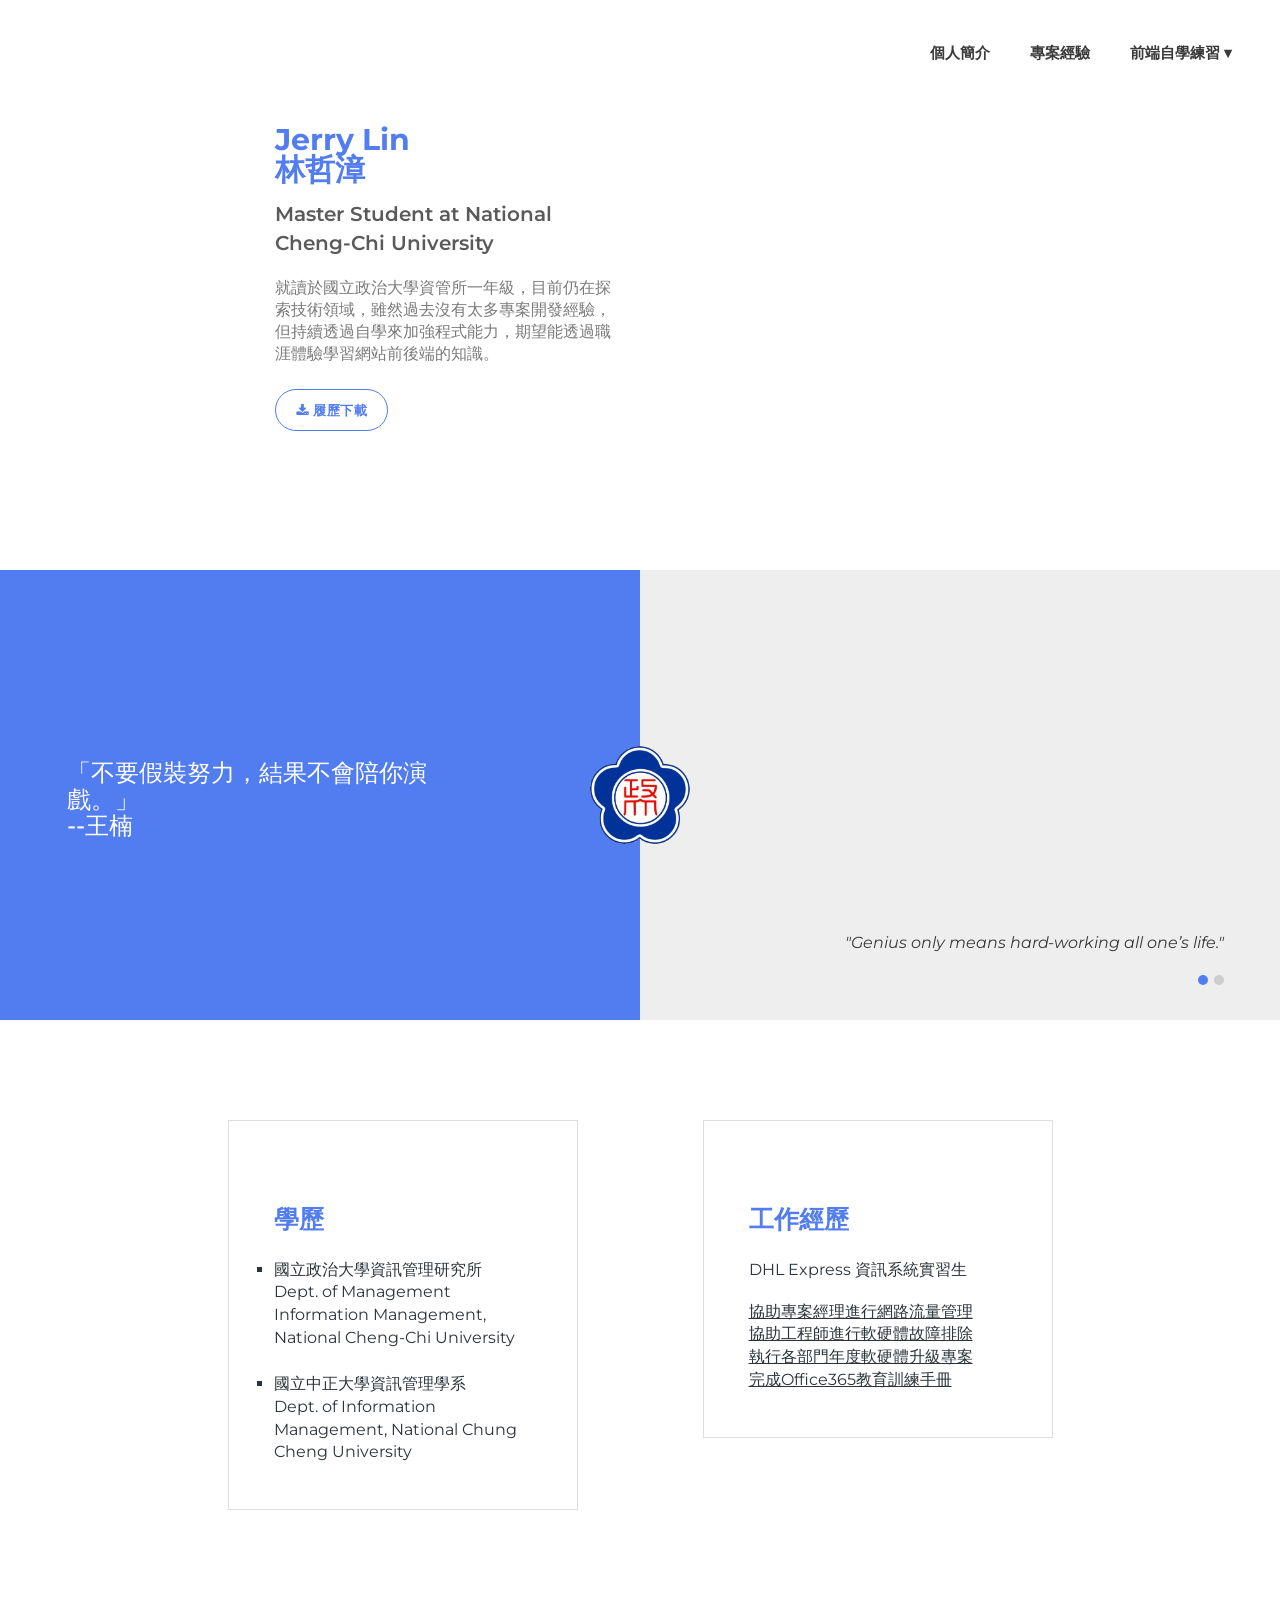
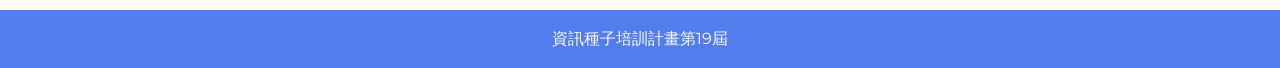
==== index.html @ 574c1f61 "new resume" ====
<!DOCTYPE html>
<html>
  <head>
    <meta charset="utf-8" />
    <meta http-equiv="X-UA-Compatible" content="IE=edge,chrome=1" />
    <title>Jerry Lin</title>
    <meta name="description" content="" />
    <meta name="viewport" content="width=device-width, initial-scale=1" />
    <link rel="apple-touch-icon" href="apple-touch-icon.png" />

    <link rel="stylesheet" href="css/bootstrap.min.css" />
    <link rel="stylesheet" href="css/bootstrap-theme.min.css" />
    <link rel="stylesheet" href="css/fontAwesome.css" />
    <link rel="stylesheet" href="css/hero-slider.css" />
    <link rel="stylesheet" href="css/owl-carousel.css" />
    <link rel="stylesheet" href="css/datepicker.css" />
    <link rel="stylesheet" href="css/tooplate-style.css" />
    <link rel="stylesheet" href="https://cdnjs.cloudflare.com/ajax/libs/font-awesome/4.7.0/css/font-awesome.min.css">

    <link rel="stylesheet" href="./css/style.css">
    <link
      href="https://fonts.googleapis.com/css?family=Montserrat:100,200,300,400,500,600,700,800,900"
      rel="stylesheet"
    />

    <script src="js/vendor/modernizr-2.8.3-respond-1.4.2.min.js"></script>
  </head>

  <body>
    <div class="wrap">
      <header id="header">
        <div class="container-fluid">
          <div class="col-md-12">
            <button id="primary-nav-button" type="button">Menu</button>
           
            <nav id="primary-nav" class="dropdown cf">
              <ul class="dropdown menu">
                
                <li class="active"><a href="#">個人簡介</a></li>
          
                
                <li><a href="./project.html">專案經驗</a></li>
                <li><a href="#">前端自學練習</a>
                  <ul class="sub-menu">
                    <li><a href="./Hawaii_project/index.html" target="_blank">夏威夷旅遊租借服務</a></li>
                    <li><a href="./Taiwan_project/index.html" target="_blank">台灣經濟發展歷史</a></li>

                
                  </ul>
              </li>
                

              </ul>
            </nav>
          </div>
        </div>
      </header>
    </div>

    <div class="left-right-image">
        <div class="container">
          <div class="col-md-8 col-md-offset-2">
            <div class="right-image">
              <div class="row">
                <div class="col-md-6">
                  <h2 >
                    Jerry Lin<br />林哲漳
                  </h2>
                  <span> Master Student at National Cheng-Chi University
                  </span>
                  <p>
                    就讀於國立政治大學資管所一年級，目前仍在探索技術領域，雖然過去沒有太多專案開發經驗，但持續透過自學來加強程式能力，期望能透過職涯體驗學習網站前後端的知識。
                  </p>
                  
                  <form action="">
                    <div class="blue-border-button" >
                      <a href="img/個人履歷.pdf" download><i class="fa fa-download"></i> 履歷下載</a>
                    </div>
                  </form>
                
                  
                </div>
                <div class="col-md-6">
                  <div class="image">
                    <img src="img/jerry.png" alt="" />
                </div>
                
                </div>
              </div>
            </div>
          </div>
        </div>
      </div>
    </div>

   

    <div class="banner">
      <div class="container-fluid" >
        <div class="col-md-5 col-sm-5 col-xs-12">
          <div class="left-content">
            <div class="inside-content">
              <h3 style="color: white">
                「不要假裝努力，結果不會陪你演戲。」
                <br />
                --王楠
              </h3>
            </div>
          </div>
        </div>
        <div class="col-md-2 col-sm-2 col-xs-12">
          <div class="center-image">
            <div class="inside-content">
              <img src="img/NCCUicon.png" alt="" height="100px" />
            </div>
          </div>
        </div>
        <div class="col-md-5 col-sm-5 col-xs-12">
          <div class="right-content">
            <div class="owl-carousel owl-theme">
              <div class="item">
                <p>"Genius only means hard-working all one’s life."</p>
              </div>
              <div class="item">
                <p>"A strong man will struggle with the storms of fate."</p>
              </div>
            </div>
          </div>
        </div>
      </div>
    </div>

    <div class="services">
      <div class="container" style="display: flex;flex-direction: row;justify-content: space-around;">
          <div class="col-md-4">
              <div class="service-item">
                 
                  <div class="text">
                      <h2 style="color: #517df0;"><b>學歷</b></h2>
                      <ul style="list-style: square; font-size: 16px;">
                        <li>國立政治大學資訊管理研究所<br>Dept. of Management Information Management, National Cheng-Chi University </li>
                        <br>
                        <li>國立中正大學資訊管理學系<br>Dept. of Information  Management, National Chung Cheng University</li>
                      </ul>
                  </div> 
              </div>
          </div>
          <div class="col-md-4">
              <div class="service-item">
                 
                  <div class="text">
                      <h2 style="color: #517df0;"><b>工作經歷</b></h2>
                      <p style="color: #2c343b;">DHL Express 資訊系統實習生</p>
                      <br>
                      <ul style="text-decoration: underline;font-size: 16px;">
                        <li>協助專案經理進行網路流量管理</li>
                        <li>協助工程師進行軟硬體故障排除</li>
                        <li>執行各部門年度軟硬體升級專案</li>
                        <li>完成Office365教育訓練手冊</li>
                      </ul>
                      
                  </div>
              </div>
          </div>
          
      </div>
  </div>



    

    

    <div class="sub-footer">
      <div class="container">
        <div class="col-md-12">
          <p>
            資訊種子培訓計畫第19屆
          </p>
        </div>
      </div>
    </div>

    

    <script src="https://ajax.googleapis.com/ajax/libs/jquery/1.11.2/jquery.min.js"></script>
    <script>
      window.jQuery ||
        document.write(
          '<script src="js/vendor/jquery-1.11.2.min.js"><\/script>'
        );
    </script>

    <script src="js/vendor/bootstrap.min.js"></script>

    <script src="js/datepicker.js"></script>
    <script src="js/plugins.js"></script>
    <script src="js/main.js"></script>
  </body>
</html>
---- css/hero-slider.css ----
/* -------------------------------- 

Primary style

-------------------------------- */
*, *::after, *::before {
  -webkit-box-sizing: border-box;
  -moz-box-sizing: border-box;
  box-sizing: border-box;
}

html {
  font-size: 62.5%;
}

body {
  font-family: "Open Sans", sans-serif;
  color: #2c343b;
  background-color: #f2f2f2;
}

a {
  color: #d44457;
  text-decoration: none;
}

img {
  max-width: 100%;
}

/* -------------------------------- 

Main Components 

-------------------------------- */
.cd-header {
  position: absolute;
  z-index: 2;
  top: 0;
  left: 0;
  width: 100%;
  height: 50px;
  background-color: #21272c;
  -webkit-font-smoothing: antialiased;
  -moz-osx-font-smoothing: grayscale;
}
@media only screen and (min-width: 768px) {
  .cd-header {
    height: 70px;
    background-color: transparent;
  }
}

#cd-logo {
  float: left;
  margin: 13px 0 0 5%;
}
#cd-logo img {
  display: block;
}
@media only screen and (min-width: 768px) {
  #cd-logo {
    margin: 23px 0 0 5%;
  }
}

.cd-primary-nav {
  /* mobile first - navigation hidden by default, triggered by tap/click on navigation icon */
  float: right;
  margin-right: 5%;
  width: 44px;
  height: 100%;
}
.cd-primary-nav ul {
  position: absolute;
  top: 0;
  left: 0;
  width: 100%;
  -webkit-transform: translateY(-100%);
  -moz-transform: translateY(-100%);
  -ms-transform: translateY(-100%);
  -o-transform: translateY(-100%);
  transform: translateY(-100%);
}
.cd-primary-nav ul.is-visible {
  box-shadow: 0 3px 8px rgba(0, 0, 0, 0.2);
  -webkit-transform: translateY(50px);
  -moz-transform: translateY(50px);
  -ms-transform: translateY(50px);
  -o-transform: translateY(50px);
  transform: translateY(50px);
}
.cd-primary-nav a {
  display: block;
  height: 50px;
  line-height: 50px;
  padding-left: 5%;
  background: #21272c;
  border-top: 1px solid #333c44;
  color: #ffffff;
}
@media only screen and (min-width: 768px) {
  .cd-primary-nav {
    /* reset navigation values */
    width: auto;
    height: auto;
    background: none;
  }
  .cd-primary-nav ul {
    position: static;
    width: auto;
    -webkit-transform: translateY(0);
    -moz-transform: translateY(0);
    -ms-transform: translateY(0);
    -o-transform: translateY(0);
    transform: translateY(0);
    line-height: 70px;
  }
  .cd-primary-nav ul.is-visible {
    -webkit-transform: translateY(0);
    -moz-transform: translateY(0);
    -ms-transform: translateY(0);
    -o-transform: translateY(0);
    transform: translateY(0);
  }
  .cd-primary-nav li {
    display: inline-block;
    margin-left: 1em;
  }
  .cd-primary-nav a {
    display: inline-block;
    height: auto;
    font-weight: 600;
    line-height: normal;
    background: transparent;
    padding: .6em 1em;
    border-top: none;
  }
}

/* -------------------------------- 

Slider

-------------------------------- */
.cd-hero {
  position: relative;
  -webkit-font-smoothing: antialiased;
  -moz-osx-font-smoothing: grayscale;
}

.cd-hero-slider {
  position: relative;
  height: 360px;
  overflow: hidden;
}
.cd-hero-slider li {
  position: absolute;
  top: 0;
  left: 0;
  width: 100%;
  height: 100%;
  -webkit-transform: translateX(100%);
  -moz-transform: translateX(100%);
  -ms-transform: translateX(100%);
  -o-transform: translateX(100%);
  transform: translateX(100%);
}
.cd-hero-slider li.selected {
  /* this is the visible slide */
  position: relative;
  -webkit-transform: translateX(0);
  -moz-transform: translateX(0);
  -ms-transform: translateX(0);
  -o-transform: translateX(0);
  transform: translateX(0);
}
.cd-hero-slider li.move-left {
  /* slide hidden on the left */
  -webkit-transform: translateX(-100%);
  -moz-transform: translateX(-100%);
  -ms-transform: translateX(-100%);
  -o-transform: translateX(-100%);
  transform: translateX(-100%);
}
.cd-hero-slider li.is-moving, .cd-hero-slider li.selected {
  /* the is-moving class is assigned to the slide which is moving outside the viewport */
  -webkit-transition: -webkit-transform 0.5s;
  -moz-transition: -moz-transform 0.5s;
  transition: transform 0.5s;
}
@media only screen and (min-width: 768px) {
  .cd-hero-slider {
    height: 500px;
  }
}
@media only screen and (min-width: 1170px) {
  .cd-hero-slider {
    height: 680px;
  }
}

/* -------------------------------- 

Single slide style

-------------------------------- */
.cd-hero-slider li {
  background-position: center center;
  background-size: cover;
  background-repeat: no-repeat;
}
.cd-hero-slider li:first-of-type {
  background-image: url(../img/slide_01.jpg);
}
.cd-hero-slider li:nth-of-type(2) {
  background-image: url(../img/slide_02.jpg);
}
.cd-hero-slider li:nth-of-type(3) {
  background-image: url(../img/slide_03.jpg);
}
.cd-hero-slider .cd-full-width,
.cd-hero-slider .cd-half-width {
  position: absolute;
  width: 100%;
  height: 100%;
  z-index: 1;
  left: 0;
  top: 0;
  /* this padding is used to align the text */
  padding-top: 150px;
  text-align: center;
  /* Force Hardware Acceleration in WebKit */
  -webkit-backface-visibility: hidden;
  backface-visibility: hidden;
  -webkit-transform: translateZ(0);
  -moz-transform: translateZ(0);
  -ms-transform: translateZ(0);
  -o-transform: translateZ(0);
  transform: translateZ(0);
}
.cd-hero-slider .cd-img-container {
  /* hide image on mobile device */
  display: none;
}
.cd-hero-slider .cd-img-container img {
  position: absolute;
  left: 50%;
  top: 50%;
  bottom: auto;
  right: auto;
  -webkit-transform: translateX(-50%) translateY(-50%);
  -moz-transform: translateX(-50%) translateY(-50%);
  -ms-transform: translateX(-50%) translateY(-50%);
  -o-transform: translateX(-50%) translateY(-50%);
  transform: translateX(-50%) translateY(-50%);
}
.cd-hero-slider .cd-bg-video-wrapper {
  /* hide video on mobile device */
  display: none;
  position: absolute;
  top: 0;
  left: 0;
  width: 100%;
  height: 100%;
  overflow: hidden;
}
.cd-hero-slider .cd-bg-video-wrapper video {
  /* you won't see this element in the html, but it will be injected using js */
  display: block;
  min-height: 100%;
  min-width: 100%;
  max-width: none;
  height: auto;
  width: auto;
  position: absolute;
  left: 50%;
  top: 50%;
  bottom: auto;
  right: auto;
  -webkit-transform: translateX(-50%) translateY(-50%);
  -moz-transform: translateX(-50%) translateY(-50%);
  -ms-transform: translateX(-50%) translateY(-50%);
  -o-transform: translateX(-50%) translateY(-50%);
  transform: translateX(-50%) translateY(-50%);
}
.cd-hero-slider h2, .cd-hero-slider p {
  text-shadow: 0 1px 3px rgba(0, 0, 0, 0.1);
  line-height: 1.2;
  margin: 0 auto 14px;
  color: #ffffff;
  width: 90%;
  max-width: 400px;
}
.cd-hero-slider h2 {
  font-size: 2.4rem;
}
.cd-hero-slider p {
  font-size: 1.4rem;
  line-height: 1.4;
}
.cd-hero-slider .cd-btn {
  display: inline-block;
  padding: 1.2em 1.4em;
  margin-top: .8em;
  background-color: rgba(212, 68, 87, 0.9);
  font-size: 1.3rem;
  font-weight: 700;
  letter-spacing: 1px;
  color: #ffffff;
  text-transform: uppercase;
  box-shadow: 0 3px 6px rgba(0, 0, 0, 0.1);
  -webkit-transition: background-color 0.2s;
  -moz-transition: background-color 0.2s;
  transition: background-color 0.2s;
}
.cd-hero-slider .cd-btn.secondary {
  background-color: rgba(22, 26, 30, 0.8);
}
.cd-hero-slider .cd-btn:nth-of-type(2) {
  margin-left: 1em;
}
.no-touch .cd-hero-slider .cd-btn:hover {
  background-color: #d44457;
}
.no-touch .cd-hero-slider .cd-btn.secondary:hover {
  background-color: #161a1e;
}
@media only screen and (min-width: 768px) {
  .cd-hero-slider .cd-full-width,
  .cd-hero-slider .cd-half-width {
    padding-top: 200px;
  }
  .cd-hero-slider .cd-bg-video-wrapper {
    display: block;
  }
  .cd-hero-slider .cd-half-width {
    width: 45%;
  }
  .cd-hero-slider .cd-half-width:first-of-type {
    left: 5%;
  }
  .cd-hero-slider .cd-half-width:nth-of-type(2) {
    right: 5%;
    left: auto;
  }
  .cd-hero-slider .cd-img-container {
    display: block;
  }
  .cd-hero-slider h2, .cd-hero-slider p {
    max-width: 520px;
  }
  .cd-hero-slider h2 {
    font-size: 2.4em;
    font-weight: 300;
  }
  .cd-hero-slider .cd-btn {
    font-size: 1.4rem;
  }
}
@media only screen and (min-width: 1170px) {
  .cd-hero-slider .cd-full-width,
  .cd-hero-slider .cd-half-width {
    padding-top: 250px;
  }
  .cd-hero-slider h2, .cd-hero-slider p {
    margin-bottom: 20px;
  }
  .cd-hero-slider h2 {
    font-size: 3.2em;
  }
  .cd-hero-slider p {
    font-size: 1.6rem;
  }
}

/* -------------------------------- 

Single slide animation

-------------------------------- */
@media only screen and (min-width: 768px) {
  .cd-hero-slider .cd-half-width {
    opacity: 0;
    -webkit-transform: translateX(40px);
    -moz-transform: translateX(40px);
    -ms-transform: translateX(40px);
    -o-transform: translateX(40px);
    transform: translateX(40px);
  }
  .cd-hero-slider .move-left .cd-half-width {
    -webkit-transform: translateX(-40px);
    -moz-transform: translateX(-40px);
    -ms-transform: translateX(-40px);
    -o-transform: translateX(-40px);
    transform: translateX(-40px);
  }
  .cd-hero-slider .selected .cd-half-width {
    /* this is the visible slide */
    opacity: 1;
    -webkit-transform: translateX(0);
    -moz-transform: translateX(0);
    -ms-transform: translateX(0);
    -o-transform: translateX(0);
    transform: translateX(0);
  }
  .cd-hero-slider .is-moving .cd-half-width {
    /* this is the slide moving outside the viewport 
    wait for the end of the transition on the <li> parent before set opacity to 0 and translate to 40px/-40px */
    -webkit-transition: opacity 0s 0.5s, -webkit-transform 0s 0.5s;
    -moz-transition: opacity 0s 0.5s, -moz-transform 0s 0.5s;
    transition: opacity 0s 0.5s, transform 0s 0.5s;
  }
  .cd-hero-slider li.selected.from-left .cd-half-width:nth-of-type(2),
  .cd-hero-slider li.selected.from-right .cd-half-width:first-of-type {
    /* this is the selected slide - different animation if it's entering from left or right */
    -webkit-transition: opacity 0.4s 0.2s, -webkit-transform 0.5s 0.2s;
    -moz-transition: opacity 0.4s 0.2s, -moz-transform 0.5s 0.2s;
    transition: opacity 0.4s 0.2s, transform 0.5s 0.2s;
  }
  .cd-hero-slider li.selected.from-left .cd-half-width:first-of-type,
  .cd-hero-slider li.selected.from-right .cd-half-width:nth-of-type(2) {
    /* this is the selected slide - different animation if it's entering from left or right */
    -webkit-transition: opacity 0.4s 0.4s, -webkit-transform 0.5s 0.4s;
    -moz-transition: opacity 0.4s 0.4s, -moz-transform 0.5s 0.4s;
    transition: opacity 0.4s 0.4s, transform 0.5s 0.4s;
  }
  .cd-hero-slider .cd-full-width h2,
  .cd-hero-slider .cd-full-width p,
  .cd-hero-slider .cd-full-width .cd-btn {
    opacity: 0;
    -webkit-transform: translateX(100px);
    -moz-transform: translateX(100px);
    -ms-transform: translateX(100px);
    -o-transform: translateX(100px);
    transform: translateX(100px);
  }
  .cd-hero-slider .move-left .cd-full-width h2,
  .cd-hero-slider .move-left .cd-full-width p,
  .cd-hero-slider .move-left .cd-full-width .cd-btn {
    opacity: 0;
    -webkit-transform: translateX(-100px);
    -moz-transform: translateX(-100px);
    -ms-transform: translateX(-100px);
    -o-transform: translateX(-100px);
    transform: translateX(-100px);
  }
  .cd-hero-slider .selected .cd-full-width h2,
  .cd-hero-slider .selected .cd-full-width p,
  .cd-hero-slider .selected .cd-full-width .cd-btn {
    /* this is the visible slide */
    opacity: 1;
    -webkit-transform: translateX(0);
    -moz-transform: translateX(0);
    -ms-transform: translateX(0);
    -o-transform: translateX(0);
    transform: translateX(0);
  }
  .cd-hero-slider li.is-moving .cd-full-width h2,
  .cd-hero-slider li.is-moving .cd-full-width p,
  .cd-hero-slider li.is-moving .cd-full-width .cd-btn {
    /* this is the slide moving outside the viewport 
    wait for the end of the transition on the li parent before set opacity to 0 and translate to 100px/-100px */
    -webkit-transition: opacity 0s 0.5s, -webkit-transform 0s 0.5s;
    -moz-transition: opacity 0s 0.5s, -moz-transform 0s 0.5s;
    transition: opacity 0s 0.5s, transform 0s 0.5s;
  }
  .cd-hero-slider li.selected h2 {
    -webkit-transition: opacity 0.4s 0.2s, -webkit-transform 0.5s 0.2s;
    -moz-transition: opacity 0.4s 0.2s, -moz-transform 0.5s 0.2s;
    transition: opacity 0.4s 0.2s, transform 0.5s 0.2s;
  }
  .cd-hero-slider li.selected p {
    -webkit-transition: opacity 0.4s 0.3s, -webkit-transform 0.5s 0.3s;
    -moz-transition: opacity 0.4s 0.3s, -moz-transform 0.5s 0.3s;
    transition: opacity 0.4s 0.3s, transform 0.5s 0.3s;
  }
  .cd-hero-slider li.selected .cd-btn {
    -webkit-transition: opacity 0.4s 0.4s, -webkit-transform 0.5s 0.4s, background-color 0.2s 0s;
    -moz-transition: opacity 0.4s 0.4s, -moz-transform 0.5s 0.4s, background-color 0.2s 0s;
    transition: opacity 0.4s 0.4s, transform 0.5s 0.4s, background-color 0.2s 0s;
  }
}
/* -------------------------------- 

Slider navigation

-------------------------------- */
.cd-slider-nav {
  display: none;
  position: absolute;
  width: 100%;
  bottom: 0;
  z-index: 2;
  text-align: center;
  height: 55px;
  background-color: rgba(0, 1, 1, 0.5);
}
.cd-slider-nav nav, .cd-slider-nav ul, .cd-slider-nav li, .cd-slider-nav a {
  height: 100%;
}
.cd-slider-nav nav {
  display: inline-block;
  position: relative;
}
.cd-slider-nav .cd-marker {
  position: absolute;
  bottom: 0;
  left: 0;
  width: 60px;
  height: 100%;
  color: #d44457;
  background-color: #ffffff;
  box-shadow: inset 0 2px 0 currentColor;
  -webkit-transition: -webkit-transform 0.2s, box-shadow 0.2s;
  -moz-transition: -moz-transform 0.2s, box-shadow 0.2s;
  transition: transform 0.2s, box-shadow 0.2s;
}
.cd-slider-nav .cd-marker.item-2 {
  -webkit-transform: translateX(100%);
  -moz-transform: translateX(100%);
  -ms-transform: translateX(100%);
  -o-transform: translateX(100%);
  transform: translateX(100%);
}
.cd-slider-nav .cd-marker.item-3 {
  -webkit-transform: translateX(200%);
  -moz-transform: translateX(200%);
  -ms-transform: translateX(200%);
  -o-transform: translateX(200%);
  transform: translateX(200%);
}
.cd-slider-nav .cd-marker.item-4 {
  -webkit-transform: translateX(300%);
  -moz-transform: translateX(300%);
  -ms-transform: translateX(300%);
  -o-transform: translateX(300%);
  transform: translateX(300%);
}
.cd-slider-nav .cd-marker.item-5 {
  -webkit-transform: translateX(400%);
  -moz-transform: translateX(400%);
  -ms-transform: translateX(400%);
  -o-transform: translateX(400%);
  transform: translateX(400%);
}
.cd-slider-nav ul::after {
  clear: both;
  content: "";
  display: table;
}
.cd-slider-nav li {
  display: inline-block;
  width: 60px;
  float: left;
}
.cd-slider-nav li.selected a {
  color: #2c343b;
}
.no-touch .cd-slider-nav li.selected a:hover {
  background-color: transparent;
}
.cd-slider-nav a {
  display: block;
  position: relative;
  padding-top: 35px;
  font-size: 1rem;
  font-weight: 700;
  color: #a8b4be;
  -webkit-transition: background-color 0.2s;
  -moz-transition: background-color 0.2s;
  transition: background-color 0.2s;
}
.cd-slider-nav a::before {
  content: '';
  position: absolute;
  width: 24px;
  height: 24px;
  top: 8px;
  left: 50%;
  right: auto;
  -webkit-transform: translateX(-50%);
  -moz-transform: translateX(-50%);
  -ms-transform: translateX(-50%);
  -o-transform: translateX(-50%);
  transform: translateX(-50%);
}
.no-touch .cd-slider-nav a:hover {
  background-color: rgba(0, 1, 1, 0.5);
}
.cd-slider-nav li:first-of-type a::before {
  background-position: 0 0;
}
.cd-slider-nav li.selected:first-of-type a::before {
  background-position: 0 -24px;
}
.cd-slider-nav li:nth-of-type(2) a::before {
  background-position: -24px 0;
}
.cd-slider-nav li.selected:nth-of-type(2) a::before {
  background-position: -24px -24px;
}
.cd-slider-nav li:nth-of-type(3) a::before {
  background-position: -48px 0;
}
.cd-slider-nav li.selected:nth-of-type(3) a::before {
  background-position: -48px -24px;
}
.cd-slider-nav li:nth-of-type(4) a::before {
  background-position: -72px 0;
}
.cd-slider-nav li.selected:nth-of-type(4) a::before {
  background-position: -72px -24px;
}
.cd-slider-nav li:nth-of-type(5) a::before {
  background-position: -96px 0;
}
.cd-slider-nav li.selected:nth-of-type(5) a::before {
  background-position: -96px -24px;
}
@media only screen and (min-width: 768px) {
  .cd-slider-nav {
    height: 80px;
  }
  .cd-slider-nav .cd-marker,
  .cd-slider-nav li {
    width: 95px;
  }
  .cd-slider-nav a {
    padding-top: 48px;
    font-size: 1.1rem;
    text-transform: uppercase;
  }
  .cd-slider-nav a::before {
    top: 18px;
  }
}

/* -------------------------------- 

Main content

-------------------------------- */
.cd-main-content {
  width: 90%;
  max-width: 768px;
  margin: 0 auto;
  padding: 2em 0;
}
.cd-main-content p {
  font-size: 1.4rem;
  line-height: 1.8;
  color: #999999;
  margin: 2em 0;
}
@media only screen and (min-width: 1170px) {
  .cd-main-content {
    padding: 3em 0;
  }
  .cd-main-content p {
    font-size: 1.6rem;
  }
}

/* -------------------------------- 

Javascript disabled

-------------------------------- */
.no-js .cd-hero-slider li {
  display: none;
}
.no-js .cd-hero-slider li.selected {
  display: block;
}

.no-js .cd-slider-nav {
  display: none;
}
---- css/datepicker.css ----
/*!
 * Datepicker for Bootstrap v1.7.1 (https://github.com/uxsolutions/bootstrap-datepicker)
 *
 * Licensed under the Apache License v2.0 (http://www.apache.org/licenses/LICENSE-2.0)
 */

.datepicker {
  padding: 4px;
  -webkit-border-radius: 4px;
  -moz-border-radius: 4px;
  border-radius: 4px;
  direction: ltr;
}
.datepicker-inline {
  width: 220px;
}
.datepicker-rtl {
  direction: rtl;
}
.datepicker-rtl.dropdown-menu {
  left: auto;
}
.datepicker-rtl table tr td span {
  float: right;
}
.datepicker-dropdown {
  top: 0;
  left: 0;
}
.datepicker-dropdown:before {
  content: '';
  display: inline-block;
  border-left: 7px solid transparent;
  border-right: 7px solid transparent;
  border-bottom: 7px solid #999;
  border-top: 0;
  border-bottom-color: rgba(0, 0, 0, 0.2);
  position: absolute;
}
.datepicker-dropdown:after {
  content: '';
  display: inline-block;
  border-left: 6px solid transparent;
  border-right: 6px solid transparent;
  border-bottom: 6px solid #fff;
  border-top: 0;
  position: absolute;
}
.datepicker-dropdown.datepicker-orient-left:before {
  left: 6px;
}
.datepicker-dropdown.datepicker-orient-left:after {
  left: 7px;
}
.datepicker-dropdown.datepicker-orient-right:before {
  right: 6px;
}
.datepicker-dropdown.datepicker-orient-right:after {
  right: 7px;
}
.datepicker-dropdown.datepicker-orient-bottom:before {
  top: -7px;
}
.datepicker-dropdown.datepicker-orient-bottom:after {
  top: -6px;
}
.datepicker-dropdown.datepicker-orient-top:before {
  bottom: -7px;
  border-bottom: 0;
  border-top: 7px solid #999;
}
.datepicker-dropdown.datepicker-orient-top:after {
  bottom: -6px;
  border-bottom: 0;
  border-top: 6px solid #fff;
}
.datepicker table {
  margin: 0;
  -webkit-touch-callout: none;
  -webkit-user-select: none;
  -khtml-user-select: none;
  -moz-user-select: none;
  -ms-user-select: none;
  user-select: none;
}
.datepicker td,
.datepicker th {
  text-align: center;
  width: 20px;
  height: 20px;
  -webkit-border-radius: 4px;
  -moz-border-radius: 4px;
  border-radius: 4px;
  border: none;
}
.table-striped .datepicker table tr td,
.table-striped .datepicker table tr th {
  background-color: transparent;
}
.datepicker table tr td.day:hover,
.datepicker table tr td.day.focused {
  background: #eee;
  cursor: pointer;
}
.datepicker table tr td.old,
.datepicker table tr td.new {
  color: #999;
}
.datepicker table tr td.disabled,
.datepicker table tr td.disabled:hover {
  background: none;
  color: #999;
  cursor: default;
}
.datepicker table tr td.highlighted {
  background: #d9edf7;
  border-radius: 0;
}
.datepicker table tr td.today,
.datepicker table tr td.today:hover,
.datepicker table tr td.today.disabled,
.datepicker table tr td.today.disabled:hover {
  background-color: #fde19a;
  background-image: -moz-linear-gradient(to bottom, #fdd49a, #fdf59a);
  background-image: -ms-linear-gradient(to bottom, #fdd49a, #fdf59a);
  background-image: -webkit-gradient(linear, 0 0, 0 100%, from(#fdd49a), to(#fdf59a));
  background-image: -webkit-linear-gradient(to bottom, #fdd49a, #fdf59a);
  background-image: -o-linear-gradient(to bottom, #fdd49a, #fdf59a);
  background-image: linear-gradient(to bottom, #fdd49a, #fdf59a);
  background-repeat: repeat-x;
  filter: progid:DXImageTransform.Microsoft.gradient(startColorstr='#fdd49a', endColorstr='#fdf59a', GradientType=0);
  border-color: #fdf59a #fdf59a #fbed50;
  border-color: rgba(0, 0, 0, 0.1) rgba(0, 0, 0, 0.1) rgba(0, 0, 0, 0.25);
  filter: progid:DXImageTransform.Microsoft.gradient(enabled=false);
  color: #000;
}
.datepicker table tr td.today:hover,
.datepicker table tr td.today:hover:hover,
.datepicker table tr td.today.disabled:hover,
.datepicker table tr td.today.disabled:hover:hover,
.datepicker table tr td.today:active,
.datepicker table tr td.today:hover:active,
.datepicker table tr td.today.disabled:active,
.datepicker table tr td.today.disabled:hover:active,
.datepicker table tr td.today.active,
.datepicker table tr td.today:hover.active,
.datepicker table tr td.today.disabled.active,
.datepicker table tr td.today.disabled:hover.active,
.datepicker table tr td.today.disabled,
.datepicker table tr td.today:hover.disabled,
.datepicker table tr td.today.disabled.disabled,
.datepicker table tr td.today.disabled:hover.disabled,
.datepicker table tr td.today[disabled],
.datepicker table tr td.today:hover[disabled],
.datepicker table tr td.today.disabled[disabled],
.datepicker table tr td.today.disabled:hover[disabled] {
  background-color: #fdf59a;
}
.datepicker table tr td.today:active,
.datepicker table tr td.today:hover:active,
.datepicker table tr td.today.disabled:active,
.datepicker table tr td.today.disabled:hover:active,
.datepicker table tr td.today.active,
.datepicker table tr td.today:hover.active,
.datepicker table tr td.today.disabled.active,
.datepicker table tr td.today.disabled:hover.active {
  background-color: #fbf069 \9;
}
.datepicker table tr td.today:hover:hover {
  color: #000;
}
.datepicker table tr td.today.active:hover {
  color: #fff;
}
.datepicker table tr td.range,
.datepicker table tr td.range:hover,
.datepicker table tr td.range.disabled,
.datepicker table tr td.range.disabled:hover {
  background: #eee;
  -webkit-border-radius: 0;
  -moz-border-radius: 0;
  border-radius: 0;
}
.datepicker table tr td.range.today,
.datepicker table tr td.range.today:hover,
.datepicker table tr td.range.today.disabled,
.datepicker table tr td.range.today.disabled:hover {
  background-color: #f3d17a;
  background-image: -moz-linear-gradient(to bottom, #f3c17a, #f3e97a);
  background-image: -ms-linear-gradient(to bottom, #f3c17a, #f3e97a);
  background-image: -webkit-gradient(linear, 0 0, 0 100%, from(#f3c17a), to(#f3e97a));
  background-image: -webkit-linear-gradient(to bottom, #f3c17a, #f3e97a);
  background-image: -o-linear-gradient(to bottom, #f3c17a, #f3e97a);
  background-image: linear-gradient(to bottom, #f3c17a, #f3e97a);
  background-repeat: repeat-x;
  filter: progid:DXImageTransform.Microsoft.gradient(startColorstr='#f3c17a', endColorstr='#f3e97a', GradientType=0);
  border-color: #f3e97a #f3e97a #edde34;
  border-color: rgba(0, 0, 0, 0.1) rgba(0, 0, 0, 0.1) rgba(0, 0, 0, 0.25);
  filter: progid:DXImageTransform.Microsoft.gradient(enabled=false);
  -webkit-border-radius: 0;
  -moz-border-radius: 0;
  border-radius: 0;
}
.datepicker table tr td.range.today:hover,
.datepicker table tr td.range.today:hover:hover,
.datepicker table tr td.range.today.disabled:hover,
.datepicker table tr td.range.today.disabled:hover:hover,
.datepicker table tr td.range.today:active,
.datepicker table tr td.range.today:hover:active,
.datepicker table tr td.range.today.disabled:active,
.datepicker table tr td.range.today.disabled:hover:active,
.datepicker table tr td.range.today.active,
.datepicker table tr td.range.today:hover.active,
.datepicker table tr td.range.today.disabled.active,
.datepicker table tr td.range.today.disabled:hover.active,
.datepicker table tr td.range.today.disabled,
.datepicker table tr td.range.today:hover.disabled,
.datepicker table tr td.range.today.disabled.disabled,
.datepicker table tr td.range.today.disabled:hover.disabled,
.datepicker table tr td.range.today[disabled],
.datepicker table tr td.range.today:hover[disabled],
.datepicker table tr td.range.today.disabled[disabled],
.datepicker table tr td.range.today.disabled:hover[disabled] {
  background-color: #f3e97a;
}
.datepicker table tr td.range.today:active,
.datepicker table tr td.range.today:hover:active,
.datepicker table tr td.range.today.disabled:active,
.datepicker table tr td.range.today.disabled:hover:active,
.datepicker table tr td.range.today.active,
.datepicker table tr td.range.today:hover.active,
.datepicker table tr td.range.today.disabled.active,
.datepicker table tr td.range.today.disabled:hover.active {
  background-color: #efe24b \9;
}
.datepicker table tr td.selected,
.datepicker table tr td.selected:hover,
.datepicker table tr td.selected.disabled,
.datepicker table tr td.selected.disabled:hover {
  background-color: #9e9e9e;
  background-image: -moz-linear-gradient(to bottom, #b3b3b3, #808080);
  background-image: -ms-linear-gradient(to bottom, #b3b3b3, #808080);
  background-image: -webkit-gradient(linear, 0 0, 0 100%, from(#b3b3b3), to(#808080));
  background-image: -webkit-linear-gradient(to bottom, #b3b3b3, #808080);
  background-image: -o-linear-gradient(to bottom, #b3b3b3, #808080);
  background-image: linear-gradient(to bottom, #b3b3b3, #808080);
  background-repeat: repeat-x;
  filter: progid:DXImageTransform.Microsoft.gradient(startColorstr='#b3b3b3', endColorstr='#808080', GradientType=0);
  border-color: #808080 #808080 #595959;
  border-color: rgba(0, 0, 0, 0.1) rgba(0, 0, 0, 0.1) rgba(0, 0, 0, 0.25);
  filter: progid:DXImageTransform.Microsoft.gradient(enabled=false);
  color: #fff;
  text-shadow: 0 -1px 0 rgba(0, 0, 0, 0.25);
}
.datepicker table tr td.selected:hover,
.datepicker table tr td.selected:hover:hover,
.datepicker table tr td.selected.disabled:hover,
.datepicker table tr td.selected.disabled:hover:hover,
.datepicker table tr td.selected:active,
.datepicker table tr td.selected:hover:active,
.datepicker table tr td.selected.disabled:active,
.datepicker table tr td.selected.disabled:hover:active,
.datepicker table tr td.selected.active,
.datepicker table tr td.selected:hover.active,
.datepicker table tr td.selected.disabled.active,
.datepicker table tr td.selected.disabled:hover.active,
.datepicker table tr td.selected.disabled,
.datepicker table tr td.selected:hover.disabled,
.datepicker table tr td.selected.disabled.disabled,
.datepicker table tr td.selected.disabled:hover.disabled,
.datepicker table tr td.selected[disabled],
.datepicker table tr td.selected:hover[disabled],
.datepicker table tr td.selected.disabled[disabled],
.datepicker table tr td.selected.disabled:hover[disabled] {
  background-color: #808080;
}
.datepicker table tr td.selected:active,
.datepicker table tr td.selected:hover:active,
.datepicker table tr td.selected.disabled:active,
.datepicker table tr td.selected.disabled:hover:active,
.datepicker table tr td.selected.active,
.datepicker table tr td.selected:hover.active,
.datepicker table tr td.selected.disabled.active,
.datepicker table tr td.selected.disabled:hover.active {
  background-color: #ffe165 \9;
}
.datepicker table tr td.active,
.datepicker table tr td.active:hover,
.datepicker table tr td.active.disabled,
.datepicker table tr td.active.disabled:hover {
  background-color: #ffe165;
  background-image: -moz-linear-gradient(to bottom, #08c, #ffe165);
  filter: progid:DXImageTransform.Microsoft.gradient(startColorstr='#08c', endColorstr='#ffe165', GradientType=0);
  border-color: #ffe165 #ffe165 #002a80;
  border-color: rgba(0, 0, 0, 0.1) rgba(0, 0, 0, 0.1) rgba(0, 0, 0, 0.25);
  filter: progid:DXImageTransform.Microsoft.gradient(enabled=false);
  color: #121212;
  text-shadow: 0 -1px 0 rgba(0, 0, 0, 0.25);
}
.datepicker table tr td.active:hover,
.datepicker table tr td.active:hover:hover,
.datepicker table tr td.active.disabled:hover,
.datepicker table tr td.active.disabled:hover:hover,
.datepicker table tr td.active:active,
.datepicker table tr td.active:hover:active,
.datepicker table tr td.active.disabled:active,
.datepicker table tr td.active.disabled:hover:active,
.datepicker table tr td.active.active,
.datepicker table tr td.active:hover.active,
.datepicker table tr td.active.disabled.active,
.datepicker table tr td.active.disabled:hover.active,
.datepicker table tr td.active.disabled,
.datepicker table tr td.active:hover.disabled,
.datepicker table tr td.active.disabled.disabled,
.datepicker table tr td.active.disabled:hover.disabled,
.datepicker table tr td.active[disabled],
.datepicker table tr td.active:hover[disabled],
.datepicker table tr td.active.disabled[disabled],
.datepicker table tr td.active.disabled:hover[disabled] {
  background-color: #ffe165;
}
.datepicker table tr td.active:active,
.datepicker table tr td.active:hover:active,
.datepicker table tr td.active.disabled:active,
.datepicker table tr td.active.disabled:hover:active,
.datepicker table tr td.active.active,
.datepicker table tr td.active:hover.active,
.datepicker table tr td.active.disabled.active,
.datepicker table tr td.active.disabled:hover.active {
  background-color: #ffe165 \9;
}
.datepicker table tr td span {
  display: block;
  width: 23%;
  height: 54px;
  line-height: 54px;
  float: left;
  margin: 1%;
  cursor: pointer;
  -webkit-border-radius: 4px;
  -moz-border-radius: 4px;
  border-radius: 4px;
}
.datepicker table tr td span:hover,
.datepicker table tr td span.focused {
  background: #eee;
}
.datepicker table tr td span.disabled,
.datepicker table tr td span.disabled:hover {
  background: none;
  color: #999;
  cursor: default;
}
.datepicker table tr td span.active,
.datepicker table tr td span.active:hover,
.datepicker table tr td span.active.disabled,
.datepicker table tr td span.active.disabled:hover {
  background-color: #006dcc;
  background-image: -moz-linear-gradient(to bottom, #08c, #ffe165);
  background-image: -ms-linear-gradient(to bottom, #08c, #ffe165);
  background-image: -webkit-gradient(linear, 0 0, 0 100%, from(#08c), to(#ffe165));
  background-image: -webkit-linear-gradient(to bottom, #08c, #ffe165);
  background-image: -o-linear-gradient(to bottom, #08c, #ffe165);
  background-image: linear-gradient(to bottom, #08c, #ffe165);
  background-repeat: repeat-x;
  filter: progid:DXImageTransform.Microsoft.gradient(startColorstr='#08c', endColorstr='#ffe165', GradientType=0);
  border-color: #ffe165 #ffe165 #002a80;
  border-color: rgba(0, 0, 0, 0.1) rgba(0, 0, 0, 0.1) rgba(0, 0, 0, 0.25);
  filter: progid:DXImageTransform.Microsoft.gradient(enabled=false);
  color: #fff;
  text-shadow: 0 -1px 0 rgba(0, 0, 0, 0.25);
}
.datepicker table tr td span.active:hover,
.datepicker table tr td span.active:hover:hover,
.datepicker table tr td span.active.disabled:hover,
.datepicker table tr td span.active.disabled:hover:hover,
.datepicker table tr td span.active:active,
.datepicker table tr td span.active:hover:active,
.datepicker table tr td span.active.disabled:active,
.datepicker table tr td span.active.disabled:hover:active,
.datepicker table tr td span.active.active,
.datepicker table tr td span.active:hover.active,
.datepicker table tr td span.active.disabled.active,
.datepicker table tr td span.active.disabled:hover.active,
.datepicker table tr td span.active.disabled,
.datepicker table tr td span.active:hover.disabled,
.datepicker table tr td span.active.disabled.disabled,
.datepicker table tr td span.active.disabled:hover.disabled,
.datepicker table tr td span.active[disabled],
.datepicker table tr td span.active:hover[disabled],
.datepicker table tr td span.active.disabled[disabled],
.datepicker table tr td span.active.disabled:hover[disabled] {
  background-color: #ffe165;
}
.datepicker table tr td span.active:active,
.datepicker table tr td span.active:hover:active,
.datepicker table tr td span.active.disabled:active,
.datepicker table tr td span.active.disabled:hover:active,
.datepicker table tr td span.active.active,
.datepicker table tr td span.active:hover.active,
.datepicker table tr td span.active.disabled.active,
.datepicker table tr td span.active.disabled:hover.active {
  background-color: #ffe165 \9;
}
.datepicker table tr td span.old,
.datepicker table tr td span.new {
  color: #999;
}
.datepicker .datepicker-switch {
  width: 145px;
}
.datepicker .datepicker-switch,
.datepicker .prev,
.datepicker .next,
.datepicker tfoot tr th {
  cursor: pointer;
}
.datepicker .datepicker-switch:hover,
.datepicker .prev:hover,
.datepicker .next:hover,
.datepicker tfoot tr th:hover {
  background: #eee;
}
.datepicker .prev.disabled,
.datepicker .next.disabled {
  visibility: hidden;
}
.datepicker .cw {
  font-size: 10px;
  width: 12px;
  padding: 0 2px 0 5px;
  vertical-align: middle;
}
.input-append.date .add-on,
.input-prepend.date .add-on {
  cursor: pointer;
}
.input-append.date .add-on i,
.input-prepend.date .add-on i {
  margin-top: 3px;
}
.input-daterange input {
  text-align: center;
}
.input-daterange input:first-child {
  -webkit-border-radius: 3px 0 0 3px;
  -moz-border-radius: 3px 0 0 3px;
  border-radius: 3px 0 0 3px;
}
.input-daterange input:last-child {
  -webkit-border-radius: 0 3px 3px 0;
  -moz-border-radius: 0 3px 3px 0;
  border-radius: 0 3px 3px 0;
}
.input-daterange .add-on {
  display: inline-block;
  width: auto;
  min-width: 16px;
  height: 18px;
  padding: 4px 5px;
  font-weight: normal;
  line-height: 18px;
  text-align: center;
  text-shadow: 0 1px 0 #fff;
  vertical-align: middle;
  background-color: #eee;
  border: 1px solid #ccc;
  margin-left: -5px;
  margin-right: -5px;
}
/*# sourceMappingURL=bootstrap-datepicker.css.map */
---- css/tooplate-style.css ----
/*

Tooplate 2112 Brunch

https://www.tooplate.com/view/2112-brunch

*/

html, body {
  height: 100%;
  background-color: #fff;
  font-family: 'Montserrat', sans-serif;
}

ul {
  margin: 0;
  padding: 0;
  list-style: none;
}

p {
  font-size: 16px;
  color: #7a7a7a;
  line-height: 22px;
  margin: 0px;
}

.white-border-button a {
  font-size: 13px;
  text-transform: uppercase;
  font-weight: 700;
  color: #fff;
  padding: 12px 20px;
  border: 1px solid #fff;
  border-radius: 24px;
  letter-spacing: 0.5px;
  text-decoration: none;
  transition: all 0.3s;
}

.white-border-button a:hover {
  background-color: #fff;
  color: #517df0;
}

.blue-border-button a {
  font-size: 13px;
  text-transform: uppercase;
  font-weight: 700;
  color: #517df0;
  padding: 12px 20px;
  border: 1px solid #517df0;
  border-radius: 24px;
  letter-spacing: 0.5px;
  text-decoration: none;
  transition: all 0.5s;
}

.blue-border-button a:hover {
  background-color: #517df0;
  color: #fff;
}

.blue-button a {
  font-size: 13px;
  text-transform: uppercase;
  font-weight: 700;
  color: #fff;
  padding: 12px 20px;
  background-color: #517df0;
  border-radius: 24px;
  letter-spacing: 0.5px;
  text-decoration: none;
  border: 1px solid transparent;
  transition: all 0.3s;
}

.blue-button a:hover {
  background-color: transparent;
  border: 1px solid #fff;
}

/* Header Style */

.cf:before, 
.cf:after {
  content: '';
  display: table;
  visibility: hidden;
}

.cf:after {
  clear: both;
}

.cf {
  *zoom: 1;
}

#header {
  width: 100%;
  overflow: visible;
  position: absolute;
  z-index: 10;
  background-color: transparent;
}

.inner-header #header {
  background-color: #517df0;
  height: 110px;
  position: relative;
}

.inner-header #header .menu {
  margin-top: 18px;
  background-color: #FFF;
}

#header .col-md-12 {
  padding-left: 0px;
  padding-right: 0px;
}

#primary-nav-button {
  background: transparent;
  display: none;
  position: absolute;
  border: none;
  bottom: 0;
  right: 30px;
  top: 30px;
  width: 60px;
  height: 60px;
  z-index: 11;
  padding: 0;
  outline: none;
  text-decoration: none;
  color: #fff;
  text-align: center;
  font-weight: bold;
  font-size: 0;
}

#primary-nav-button:hover {
  background: rgba(0,0,0,0.05);
}

#primary-nav-button.selected {
  background: rgba(0,0,0,0.1);
}

#primary-nav-button:before {
  /* content: 'Ã¢ËœÂ°'; */
  content: '\2261';
  display: inline-block;
  background-color: #517df0;
  font-size: 36px;
  font-style: normal;
  font-weight: normal;
  line-height: 1.05;
  width: 60px;
  height: 60px;
  line-height: 60px;
  color: inherit;
  speak: none;
  border: none;
}

#header .logo {
  float: left;
  margin-left: 30px;
  z-index: 200;
}

#header .logo img {
  width: 100%;
  overflow: hidden;
  margin-top: 30px;
}

.menu {
  float: right;
  margin-right: 30px;
  margin-top: 18px;
  background-color: #FFF;
}

.menu li {
  float: left;
  margin-left: 10px;
  position: relative;
  line-height: 100px;
}

.menu li:last-child {
  margin-right: 0;
}

.menu .sub-menu li {
  width: 100%;
  margin-left: 0px;
}

.menu li a {
  display: block;
  text-decoration: none;
}

#primary-nav li a {
  color: #3a3a3a;
  text-transform: uppercase;
  font-weight: bold;
  line-height: 70px;
  padding: 0px 15px;
  font-size: 15px;
  font-weight: 700;
  transition: all 0.5s;
}
#primary-nav .sub-menu li a {
  font-size: 12px;
  font-weight: 500;
  color: #7a7a7a;
}
#primary-nav li > a:hover,
#primary-nav li.selected > a {
  color: #517df0;
}

.sub-menu li a {
  line-height: 40px!important;
  font-size: 12px!important;
  font-weight: 500;
  color: #7a7a7a;
}

.downarrow {
  background: none;
  display: inline-block;
  padding: 0;
  text-align: center;
  min-width: 3px;
}

.sub-menu .downarrow {
  position: absolute;
  right: 0;
  top: 12px;
  font-size: 18px;
  padding-right: 10px;
}

.downarrow:before {
  content: '\25be';
  color: inherit;
  display: block;
  font-size: 1em;
  line-height: 1.1;
  width: 1em;
  height: 1em;
}

.menu .sub-menu {
  display: none;
  position: absolute;
  left: 0;
  max-height: 1000px;
}

.menu .sub-menu li {
  line-height: 40px;
}

.menu .sub-menu.hide {
  display: none;
}

#primary-nav .sub-menu {
  top: 75px;
  background: #fff;
  min-width: 160px;
  z-index: 200;
}

#primary-nav.mobile .menu {
  margin: 0px;
  box-shadow: 0px 5px 10px rgba(0,0,0,0.2);
}

#primary-nav .sub-menu li {
  border-bottom: 1px solid #ddd;
}

#primary-nav .sub-menu li:last-child {
  border-bottom: 0;
}

#primary-nav .sub-menu .downarrow:before {
  content: '\25b8';
}

#primary-nav.mobile {
  display: none;
  position: absolute;
  top: 90px;
  background: #fff;
  width: 100%;
  right: 15px;
  left: 0;
  z-index: 999999;
}

#primary-nav.mobile .menu {
  text-align: center;
  width: 100%;
}

#primary-nav.mobile li {
  width: 100%;
  margin: 0;
  border-bottom: 1px solid #ddd;
}

#primary-nav.mobile li:first-child  {
  width: 100%;
  margin: 0;
}

#primary-nav.mobile li.selected > a {
  border-bottom: 1px solid #ddd;
}

#primary-nav.mobile li:last-child {
  border: none;
}


#primary-nav.mobile .sub-menu {
  top: 0px;
  float: left;
  position: relative;
  width: 100%;
}

#primary-nav.mobile .sub-menu .downarrow {
  top: 15px;
  position: absolute;
  right: 15px;
}

.mobile .downarrow,
.mobile .sub-menu .downarrow {
  position: absolute;
  top:42px;
  right: 25px;
}

#primary-nav.mobile .sub-menu .downarrow:before {
  content: '\25be';
}
#primary-nav-button.mobile {
  display: inline-block;
}



/* Page Heading Style */

.heading-page {
  background-color: #343e55;
  padding: 100px 0px;
  text-align: left;
} 

.heading-page h2 {
  margin-top: 0px;
  font-size: 28px;
  color: #fff;
}

.heading-page .line-dec {
  width: 60px;
  height: 3px;
  background-color: #517df0;
}


/* Services Style */

.services {
  padding: 100px 0px;

}

.services .service-item {
  border: 1px solid #ddd;
  padding: 45px;

}

.services .service-item .icon {
  width: 48px;
  height: 48px;
  display: inline-block;
}

.services .service-item .icon img {
  max-width: 100%;
  overflow: hidden;
}

.services .service-item h2 {
  font-size: 25px;
  font-weight: 700;
  color: #3a3a3a;
  margin-top: 40px;
  margin-bottom: 25px;
}




/* Accordions Style */

.accordion li {
  position: relative;
  margin-top: -1px;
}
.accordion li a {
  border: 1px solid #ddd;
}
.accordion li:last-child a {
  
}
.accordion li p {
  display: none;
}
.accordion a {
  width: 100%;
  display: block;
  cursor: pointer;
  font-weight: 700;
  font-size: 13px;
  letter-spacing: 0.5px;
  color: #3a3a3a;
  text-transform: uppercase;
  user-select: none;
  padding: 15px 20px;
  text-decoration: none;
}
.accordion a:after {
  width: 15px;
  height: 15px;
  background-color: #ddd;
  border-radius: 50%;
  position: absolute;
  right: 20px;
  content: " ";
  top: 22.5px;
  transform: rotate(-45deg);
  -webkit-transition: all 0.2s ease-in-out;
  -moz-transition: all 0.2s ease-in-out;
  transition: all 0.2s ease-in-out;
}
.accordion p {
  margin-top: -1px;
  padding: 20px;
  border: 1px solid #ddd;
}

a.active {
  color: #517df0;
}

a.active:after {
  background-color: #517df0;
  -webkit-transition: all 0.2s ease-in-out;
  -moz-transition: all 0.2s ease-in-out;
  transition: all 0.2s ease-in-out;
}



/* Subscribe Form Style */

.subscribe-form {
  margin-top: 100px;
  background-color: #517df0;
  text-align: center;
  padding: 80px 0px;
}

.subscribe-form .col-md-4 {
  padding-left: 0px;
  padding-right: 0px;
}

.subscribe-form h4 {
  padding: 0px 0px;
  font-size: 18px;
  margin-top: 25px;
  margin-bottom: 45px;
  color: #fff;
  line-height: 30px;
  font-weight: 400;
}

.subscribe-form input {
  font-size: 13px;
  padding-left: 15px;
  border-radius: 22px;
  height: 44px;
  line-height: 44px;
  outline: none;
  border: 1px solid #fff;
  max-width: 100%;
  width: 100%;
  margin-bottom: 20px;
  color: #fff;
  background-color: rgba(250,250,250,0.1);
}

.subscribe-form button {
  font-size: 13px;
  text-transform: uppercase;
  font-weight: 700;
  color: #517df0;
  padding: 12px 20px;
  background-color: #fff;
  border-radius: 24px;
  letter-spacing: 0.5px;
  outline: none!important;
  text-decoration: none;
  border: 1px solid transparent;
  transition: all 0.3s;
}

.subscribe-form button:focus {
  outline: none;
}

.subscribe-form button:hover {
  background-color: transparent;
  border: 1px solid #fff;
  color: #fff;
}


/* Contact Intro Style */

.contact-intro {
  text-align: left;
  margin-top: 100px;
  margin-bottom: 110px;
}

.contact-intro h2 {
  margin-top: 0px;
  font-size: 24px;
  color: #517df0;
  font-weight: 700;
  line-height: 30px;
}

.contact-intro span {
  font-size: 16px;
  color: #5a5a5a;
  font-weight: 600;
  display: block;
  margin-bottom: 20px;
  margin-top: 15px;
}

.contact-intro .blue-border-button {
  margin-top: 35px;
}


/* Contact Style */

.contact-form {
  text-align: left;
}

.contact-form .container-fluid {
  padding-left: 0px;
  padding-right: 0px;
}

.contact-form .container-fluid .col-md-4 {
  padding-left: 0px;
  padding-right: 0px;
}

.contact-form .container-fluid .col-md-8 {
  padding-left: 0px;
  padding-right: 0px;
}

.contact-form .container-fluid .right-content .col-md-4 {
  padding-left: 15px;
  padding-right: 15px;
}

.contact-form .container-fluid .right-content .col-md-8 {
  padding-left: 15px;
  padding-right: 15px;
}

.contact-form .container-fluid .right-content .col-md-12 {
  padding-left: 15px;
  padding-right: 15px;
}

.contact-form #map {
  margin-bottom: -105px;
}

.contact-form .text-content {
  background-color: #517df0;
  display: block;
  text-align: center;
}

.contact-form .text-content .inside-content {
  position: absolute;
  top: 50%;
  padding: 0px 10%;
  transform: translate(0, -50%) 
}

.contact-form .text-content .inside-content h4 {
  font-size: 18px;
  color: #fff;
  line-height: 30px;
  font-weight: 400;
}

.contact-form .text-content {
  background-color: #517df0;
  height: 450px!important;
}

.contact-form .text-content h4 {
  margin-top: 0px;
}

.contact-form .right-content {
  background-color: #eee;
  width: 100%;
  height: 450px;
  padding-top: 60px;
}

.contact-form {
  text-align: left!important;
}

.contact-form input {
  font-size: 13px;
  margin-bottom: 30px;
  padding-left: 15px;
  border-radius: 22px;
  height: 44px;
  line-height: 44px;
  outline: none;
  border: 1px solid #cdcdcd;
  max-width: 100%;
  width: 100%;
  color: #7a7a7a;
  outline: none!important
  background-color: #fff;
}

.contact-form input:focus {
  outline: none;
}

.contact-form textarea {
  font-size: 13px;
  padding-left: 15px;
  border-radius: 22px;
  height: 160px;
  max-height: 200px;
  line-height: 30px;
  outline: none;
  border: 1px solid #cdcdcd;
  max-width: 100%;
  width: 100%;
  margin-bottom: 30px;
  color: #7a7a7a;
  outline: none!important
  background-color: #fff;
}

.contact-form button {
  font-size: 13px;
  text-transform: uppercase;
  font-weight: 700;
  color: #fff;
  padding: 12px 20px;
  background-color: #517df0;
  border-radius: 24px;
  letter-spacing: 0.5px;
  outline: none!important;
  text-decoration: none;
  border: 1px solid transparent;
  transition: all 0.3s;
}

.contact-form button:focus {
  outline: none;
}

.contact-form button:hover {
  background-color: transparent;
  border: 1px solid #517df0;
  color: #517df0;
}


/* Banner Style */

.banner .container-fluid {
  padding-left: 0px;
  padding-right: 0px;
}

.banner .col-md-2 {
  padding-left: 0px;
  padding-right: 0px;
}

.banner .col-md-5 {
  padding-left: 0px;
  padding-right: 0px;
}

.banner .left-content {
  background-color: #517df0;
  height: 450px;
  display: block;
}

.banner .left-content .inside-content {
  position: absolute;
  top: 50%;
  padding: 0px 12.5%;
  transform: translate(0, -50%) 
}

.banner .left-content .inside-content h4 {
  font-size: 18px;
  color: #fff;
  line-height: 30px;
  font-weight: 400;
}

.banner .left-content .inside-content .white-border-button {
  margin-top: 30px;
}

.banner .center-image {
  height: 450px;
  width: 100%;
  display: block;
  background: #517df0; /* Old browsers */
  background: -moz-linear-gradient(left, #517df0 50%, #eeeeee 50%); /* FF3.6-15 */
  background: -webkit-linear-gradient(left, #517df0 50%,#eeeeee 50%); /* Chrome10-25,Safari5.1-6 */
  background: linear-gradient(to right, #517df0 50%,#eeeeee 50%); /* W3C, IE10+, FF16+, Chrome26+, Opera12+, Safari7+ */
  filter: progid:DXImageTransform.Microsoft.gradient( startColorstr='#517df0', endColorstr='#eeeeee',GradientType=1 ); /* IE6-9 */
  }

.banner .center-image .inside-content {
  position: absolute;
  top: 50%;
  left: 50%;
  transform: translate(-50%, -50%) 
}

.banner .center-image .inside-content img {
  width: 100%;
  overflow: hidden;
}

.banner .right-content {
  background-color: #eee;
  height: 450px;
  display: block;
  text-align: right;
}

.banner .right-content .owl-theme {
  position: absolute;
  bottom: 0;
  padding: 0px 10%;
  transform: translate(0, -50%) 
}

.banner .right-content .owl-nav {
  display: none;
}

.banner .right-content .owl-dots {
  margin-top: 14px;
  text-align: right;
}

.banner .right-content .owl-dots .owl-dot span  {
  width: 10px;
  height: 10px;
  background-color: #cdcdcd!important;
  display: inline-block;
  border-radius: 50%;
  margin: 0 3px;
}

.banner .right-content .owl-dots .active span {
  background-color: #517df0!important;
}

.banner .right-content .owl-dots button {
  outline: none;
}

.banner .right-content .item {
  margin-right: 2px;
}

.banner .right-content .item p {
  font-size: 16px;
  font-style: italic;
  color: #3a3a3a;
  line-height: 26px;
}



/* Template Presentation Style */

.template-presentation {
  background-color: #343e55;
  padding-top: 100px;
}

.template-presentation .left-image img {
  max-width: 100%;
  overflow: hidden;
}

.template-presentation .right-content {
  margin-top: 60px;
  text-align: right;
}

.template-presentation .right-content img {
  max-height: 100%;
  overflow: hidden;
}

.template-presentation .right-content h4 {
  font-size: 18px;
  margin-top: 25px;
  color: #fff;
  line-height: 30px;
  font-weight: 400;
}

.template-presentation .right-content .blue-button {
  margin-top: 30px;
}


/* Right & Left Image Post Style */

.left-right-image {
  padding: 100px 0px;
}

.left-right-image .right-image {
  padding-bottom: 50px;
}

.left-right-image .left-image {
  padding-top: 50px;
}

.left-right-image .image img {
  max-width: 100%;
  overflow: hidden;
}

.left-right-image h2 {
  margin-top: 25px;
  font-size: 30px;
  color: #517df0;
  font-weight: 700;
  line-height: 30px;
}

.left-right-image span {
  font-size: 20px;
  color: #5a5a5a;
  font-weight: 600;
  display: block;
  margin-bottom: 20px;
  margin-top: 15px;
}

.left-right-image .blue-border-button {
  margin-top: 35px;
}



/* Video Style */

.video .container-fluid {
  padding-left: 0px;
  padding-right: 0px;
}

.video .container-fluid .col-md-4 {
  padding-left: 0px;
  padding-right: 0px;
}

.video .container-fluid .col-md-8 {
  padding-left: 0px;
  padding-right: 0px;
}

.video .text-content {
  background-color: #517df0;
  display: block;
}

.video .text-content .inside-content {
  position: absolute;
  top: 50%;
  padding: 0px 10%;
  transform: translate(0, -50%) 
}

.video .text-content .inside-content h4 {
  font-size: 18px;
  color: #fff;
  line-height: 30px;
  font-weight: 400;
}

.video .text-content {
  background-color: #517df0;
  height: 500px;
}

.video .text-content h4 {
  margin-top: 0px;
}

.video .text-content .white-border-button {
  margin-top: 30px;
}

#video-container  {
  position: relative;
  width: 100%;
  height: 500px;
  overflow: hidden;
  z-index: 1;
}

#video-container video,
.video-overlay {
  position: absolute;
  left: 50%;
  top: 50%;
  transform: translate(-50%, -50%);
  min-width: 100%;
  min-height: 100%;
}

#video-container .video-overlay {
  z-index: 9999;
  background: rgba(0,0,0,0.5);
  width: 100%;
}

#video-container .video-content {
  z-index: 99999;
  position: absolute;
  height: 100%;
  width: 100%;
  top: 50%;
  transform: translateY(-50%);
}

#video-container .video-content .inner {
  height: 100%;
  width: 100%;
  display: flex;
  justify-content: center;
  align-items: center;
  flex-flow: column wrap;
}


#video-container .video-content .inner a {
  width: 70px;
  height: 70px;
  display: inline-block;
  text-align: center;
  line-height: 70px;
  color: #517df0;
  background-color: #fff;
  font-size: 18px;
  border-radius: 50%;
}


/* Footer Style */

footer {
  text-align: left;
  padding: 100px 0px;
}

footer .footer-item h2 {
  margin-bottom: 25px;
  margin-top: 0px;
  font-size: 14px;
  color: #3a3a3a;
  text-transform: uppercase;
  font-weight: 700;
}

footer .footer-item ul li {
  display: block;
  margin-bottom: 8px;
}
footer .footer-item ul li:last-child {
  margin-bottom: 0px;
}


footer .footer-item ul li a {
  font-size: 13px;
  color: #7a7a7a;
  text-decoration: none;
  transition: all 0.5s;
}

footer .footer-item ul li a:hover {
  color: #517df0;
}

footer .footer-item ul.social-icons {
  margin-top: 18px;
}

footer .footer-item ul.social-icons li {
  display: inline-block;
  margin-bottom: 0px;
  margin-right: 5px;
}

footer .footer-item ul.social-icons li a {
  width: 30px;
  height: 30px;
  display: inline-block;
  line-height: 30px;
  background-color: #cdcdcd;
  color: #fff;
  text-align: center;
  border-radius: 50%;
  transition: all 0.5s;
}

footer .footer-item ul.social-icons li a:hover {
  background-color: #517df0;
}

.sub-footer {
  background-color: #517df0;
  text-align: center;
}

.sub-footer p {
  color: #fff;
  margin: 0px;
  padding: 18px 0px;
}

.sub-footer a {
  color: #fff;
}

.sub-footer a:hover {
  color: #9FF;
}

@media (max-width:767px) {

  .banner .left-content {
    text-align: center;
    height: 400px!important;
  }

  .banner .left-content .inside-content {
    top: 70%;
  }

  .banner .center-image {
    height: 50vh;
    background: #517df0; /* Old browsers */
    background: -moz-linear-gradient(top, #517df0 50%, #eeeeee 50%); /* FF3.6-15 */
    background: -webkit-linear-gradient(top, #517df0 50%,#eeeeee 50%); /* Chrome10-25,Safari5.1-6 */
    background: linear-gradient(to bottom, #517df0 50%,#eeeeee 50%); /* W3C, IE10+, FF16+, Chrome26+, Opera12+, Safari7+ */
    filter: progid:DXImageTransform.Microsoft.gradient( startColorstr='#517df0', endColorstr='#eeeeee',GradientType=1 ); /* IE6-9 */
  }

  .banner .right-content {
    height: 300px!important;
  }

  .banner .right-content .owl-theme {
    text-align: center;
    top: 30%;
  }

  .banner .right-content .owl-theme .owl-dots {
    text-align: center;
  }

  footer .footer-item {
    text-align: center;
  }
  
}

@media (max-width:992px) {

  .contact-intro {
    text-align: left!important;

  
  }

  .services .service-item {
    margin: 30px 0px;
  }

  .contact-form {
    text-align: left!important;
  }

  .contact-form .text-content .inside-content{
    text-align: center;!important;
  }

  .contact-form .right-content {
    height: auto;
    padding-bottom: 60px;
  }

  .banner .left-content {
    height: 500px;
  }

  .banner .center-image {
    height: 500px;
  }

  .banner .right-content {
    height: 500px;
  }

  .template-presentation {
    text-align: center;
  }

  .template-presentation .right-content {
    margin-top: 0px;
    text-align: center;
    margin-bottom: 80px;
  }

  .left-right-image .right-image {
    text-align: center;
    border-bottom: 1px solid #ddd;
    padding-bottom: 70px;
  }

  .left-right-image .right-image .blue-border-button {
    margin-bottom: 30px;
  }

  .left-right-image .left-image {
    text-align: center;
  }

  .video {
    text-align: center;
  }

  .video .text-content {
    height: 300px;
  }

  .video .text-content .inside-content {
    text-align: center;
    width: 100%;
  }

  footer {
    text-align: center;
    padding: 100px 0px 40px 0px;
  }

  footer .footer-item {
    margin-bottom: 60px;
  }

  .owl-theme .item {
    height: 10rem;
    background: #4dc7a0;
    padding: 1rem;
  }
  
  .owl-carousel .item h4 {
    color: #fff;
    font-weight: 400;
    font-size: 1.4375rem;
    margin-top: 0rem;
  }
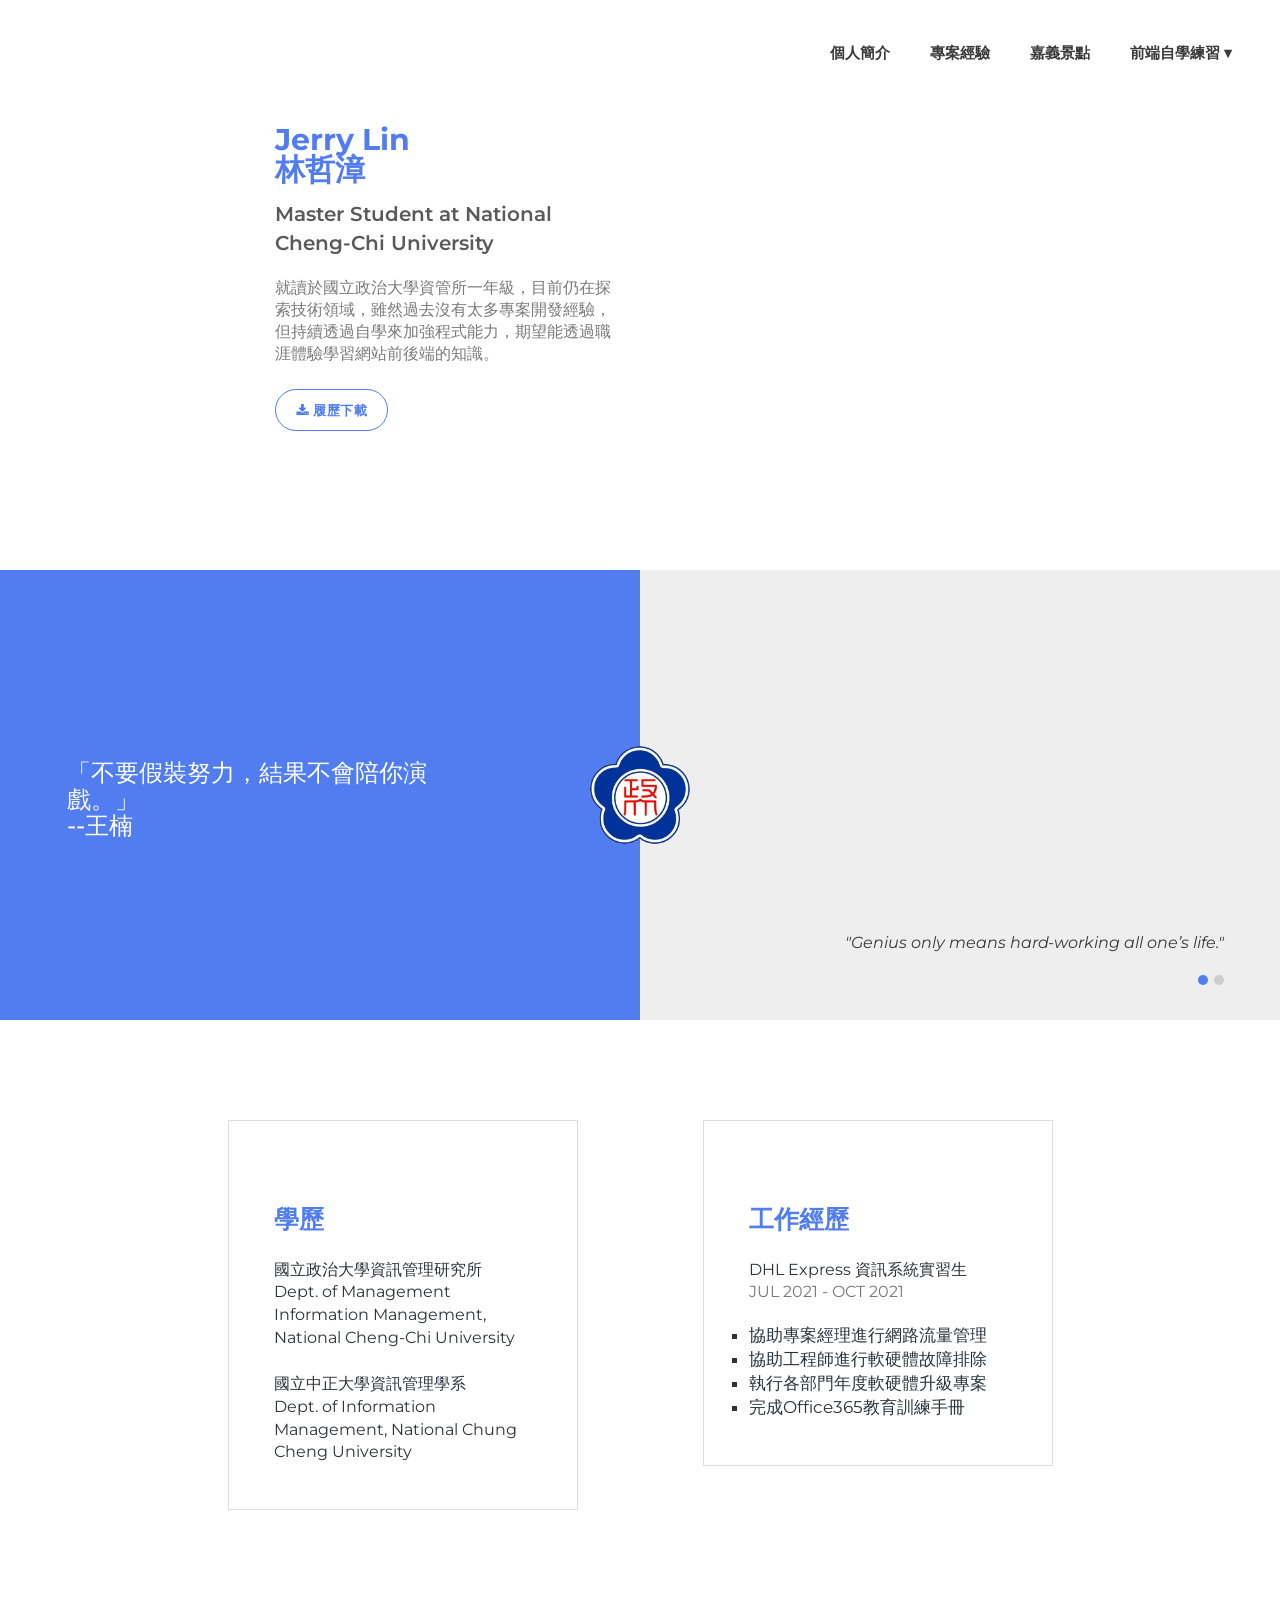
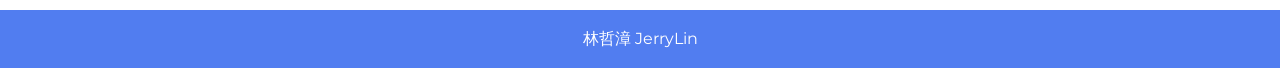
==== commit add0cc1b: "viewpoints" ====
--- a/index.html
+++ b/index.html
@@ -40,6 +40,8 @@
           
                 
                 <li><a href="./project.html">專案經驗</a></li>
+                <li><a href="./chiayi.html">嘉義景點</a></li>
+
                 <li><a href="#">前端自學練習</a>
                   <ul class="sub-menu">
                     <li><a href="./Hawaii_project/index.html" target="_blank">夏威夷旅遊租借服務</a></li>
@@ -111,7 +113,7 @@
         <div class="col-md-2 col-sm-2 col-xs-12">
           <div class="center-image">
             <div class="inside-content">
-              <img src="img/NCCUicon.png" alt="" height="100px" />
+              <img class="nccu" src="img/NCCUicon.png" alt="" height="100vw" width="100vw"/>
             </div>
           </div>
         </div>
@@ -137,8 +139,8 @@
                  
                   <div class="text">
                       <h2 style="color: #517df0;"><b>學歷</b></h2>
-                      <ul style="list-style: square; font-size: 16px;">
-                        <li>國立政治大學資訊管理研究所<br>Dept. of Management Information Management, National Cheng-Chi University </li>
+                      <ul style="list-style: none; font-size: 16px;">
+                        <li >國立政治大學資訊管理研究所<br>Dept. of Management Information Management, National Cheng-Chi University </li>
                         <br>
                         <li>國立中正大學資訊管理學系<br>Dept. of Information  Management, National Chung Cheng University</li>
                       </ul>
@@ -151,8 +153,9 @@
                   <div class="text">
                       <h2 style="color: #517df0;"><b>工作經歷</b></h2>
                       <p style="color: #2c343b;">DHL Express 資訊系統實習生</p>
+                      <p>JUL 2021 - OCT 2021</p>
                       <br>
-                      <ul style="text-decoration: underline;font-size: 16px;">
+                      <ul style="font-size: 1.7rem;list-style: square;" >
                         <li>協助專案經理進行網路流量管理</li>
                         <li>協助工程師進行軟硬體故障排除</li>
                         <li>執行各部門年度軟硬體升級專案</li>
@@ -176,7 +179,7 @@
       <div class="container">
         <div class="col-md-12">
           <p>
-            資訊種子培訓計畫第19屆
+            林哲漳 JerryLin
           </p>
         </div>
       </div>
--- a/css/tooplate-style.css
+++ b/css/tooplate-style.css
@@ -1137,6 +1137,7 @@
   
 }
 
+
 @media (max-width:992px) {
 
   .contact-intro {
@@ -1191,6 +1192,7 @@
   }
 
   .left-right-image .right-image .blue-border-button {
+    
     margin-bottom: 30px;
   }
 
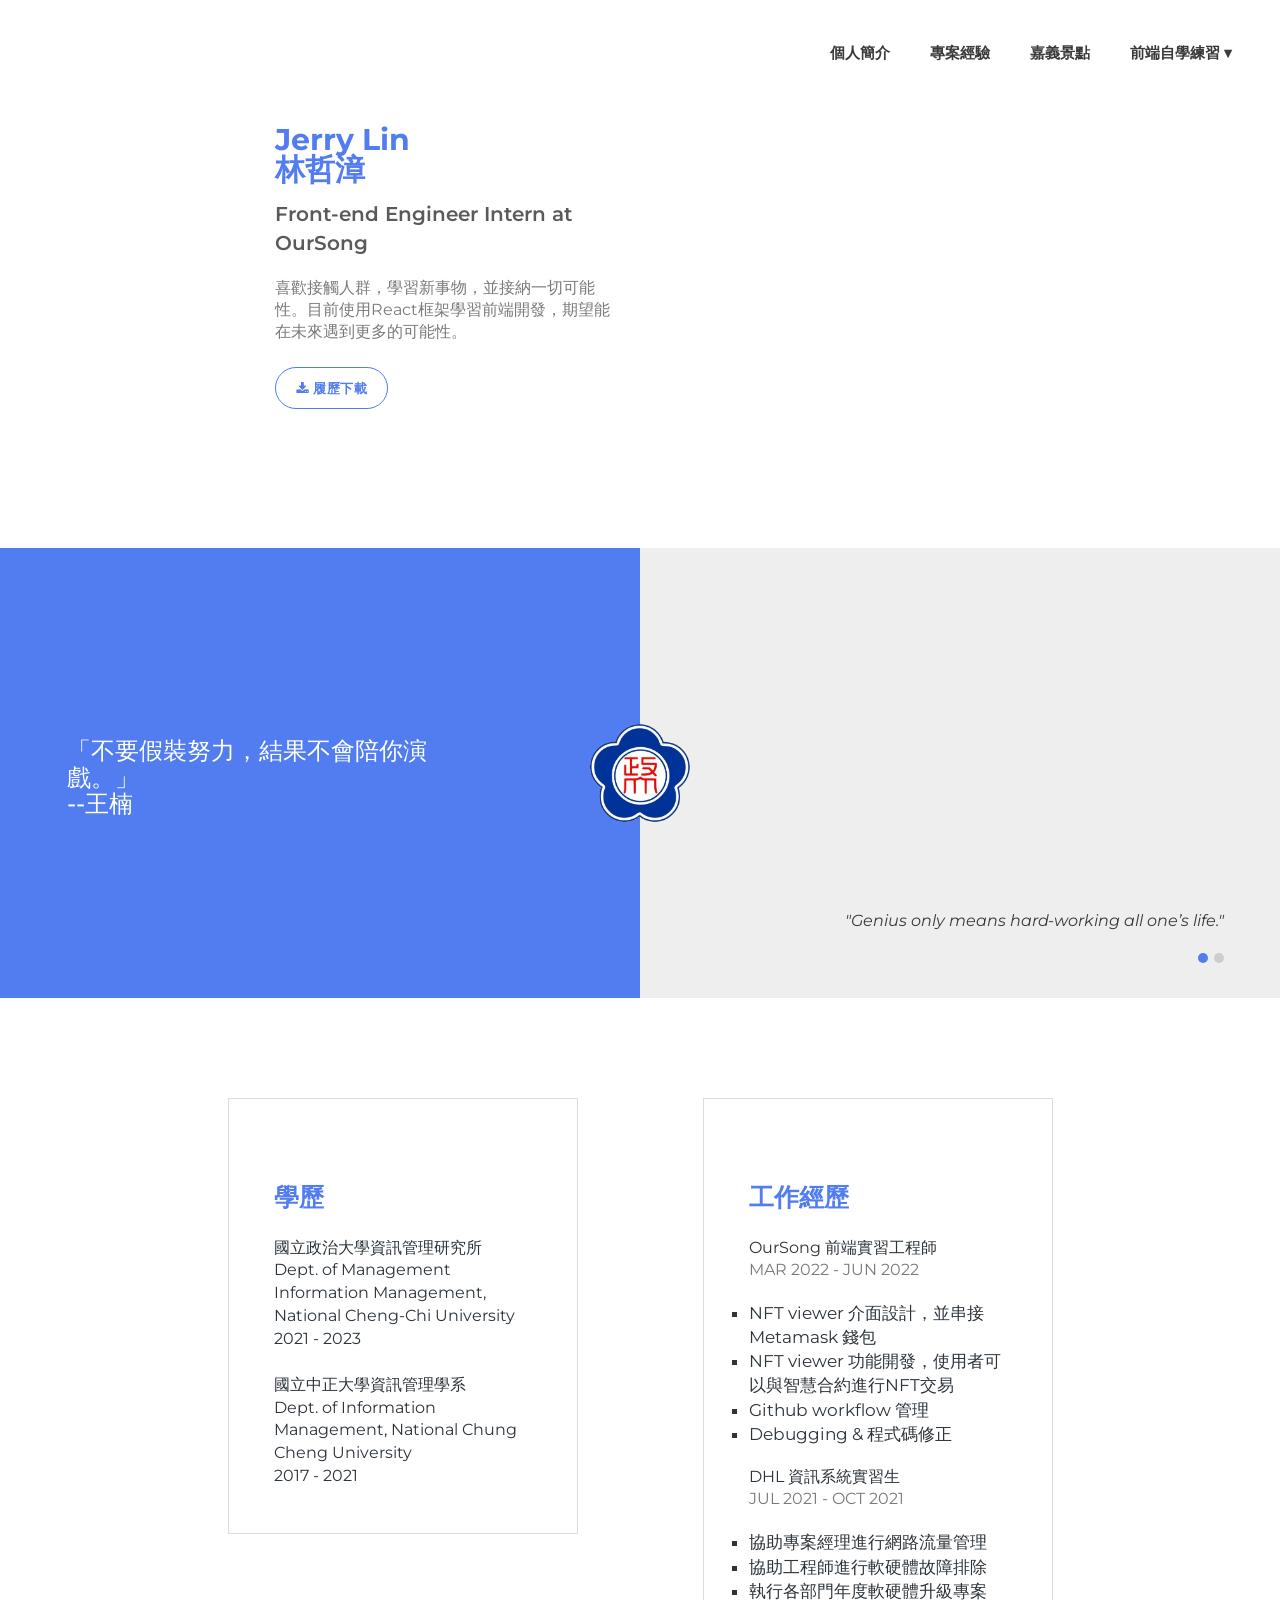
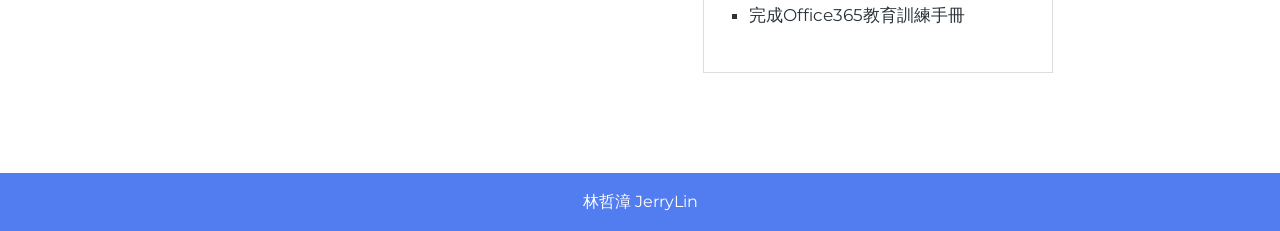
==== commit a210c543: "OurSong intern" ====
--- a/index.html
+++ b/index.html
@@ -68,15 +68,16 @@
                   <h2 >
                     Jerry Lin<br />林哲漳
                   </h2>
-                  <span> Master Student at National Cheng-Chi University
+                  <span> Front-end Engineer Intern at OurSong
                   </span>
                   <p>
-                    就讀於國立政治大學資管所一年級，目前仍在探索技術領域，雖然過去沒有太多專案開發經驗，但持續透過自學來加強程式能力，期望能透過職涯體驗學習網站前後端的知識。
+                    喜歡接觸人群，學習新事物，並接納一切可能性。目前使用React框架學習前端開發，期望能在未來遇到更多的可能性。
+              
                   </p>
                   
                   <form action="">
                     <div class="blue-border-button" >
-                      <a href="img/個人履歷.pdf" download><i class="fa fa-download"></i> 履歷下載</a>
+                      <a href="img/履歷_林哲漳.pdf" download><i class="fa fa-download"></i> 履歷下載</a>
                     </div>
                   </form>
                 
@@ -140,9 +141,10 @@
                   <div class="text">
                       <h2 style="color: #517df0;"><b>學歷</b></h2>
                       <ul style="list-style: none; font-size: 16px;">
-                        <li >國立政治大學資訊管理研究所<br>Dept. of Management Information Management, National Cheng-Chi University </li>
+                        <li >國立政治大學資訊管理研究所<br>Dept. of Management Information Management, National Cheng-Chi University <br>2021 - 2023</li>
+                        
                         <br>
-                        <li>國立中正大學資訊管理學系<br>Dept. of Information  Management, National Chung Cheng University</li>
+                        <li>國立中正大學資訊管理學系<br>Dept. of Information  Management, National Chung Cheng University<br>2017 - 2021</li>
                       </ul>
                   </div> 
               </div>
@@ -152,7 +154,18 @@
                  
                   <div class="text">
                       <h2 style="color: #517df0;"><b>工作經歷</b></h2>
-                      <p style="color: #2c343b;">DHL Express 資訊系統實習生</p>
+                      <p style="color: #2c343b;">OurSong 前端實習工程師</p>
+                      <p>MAR 2022 - JUN 2022</p>
+                      <br>
+                      <ul style="font-size: 1.7rem;list-style: square;" >
+                        <li>NFT viewer 介面設計，並串接 Metamask 錢包</li>
+                        <li>NFT viewer 功能開發，使用者可以與智慧合約進行NFT交易</li>
+                        <li>Github workflow 管理</li>
+                        <li>Debugging & 程式碼修正</li>
+                     
+                      </ul>
+                      <br>
+                      <p style="color: #2c343b;">DHL 資訊系統實習生</p>
                       <p>JUL 2021 - OCT 2021</p>
                       <br>
                       <ul style="font-size: 1.7rem;list-style: square;" >
@@ -163,6 +176,7 @@
                       </ul>
                       
                   </div>
+                  
               </div>
           </div>
           
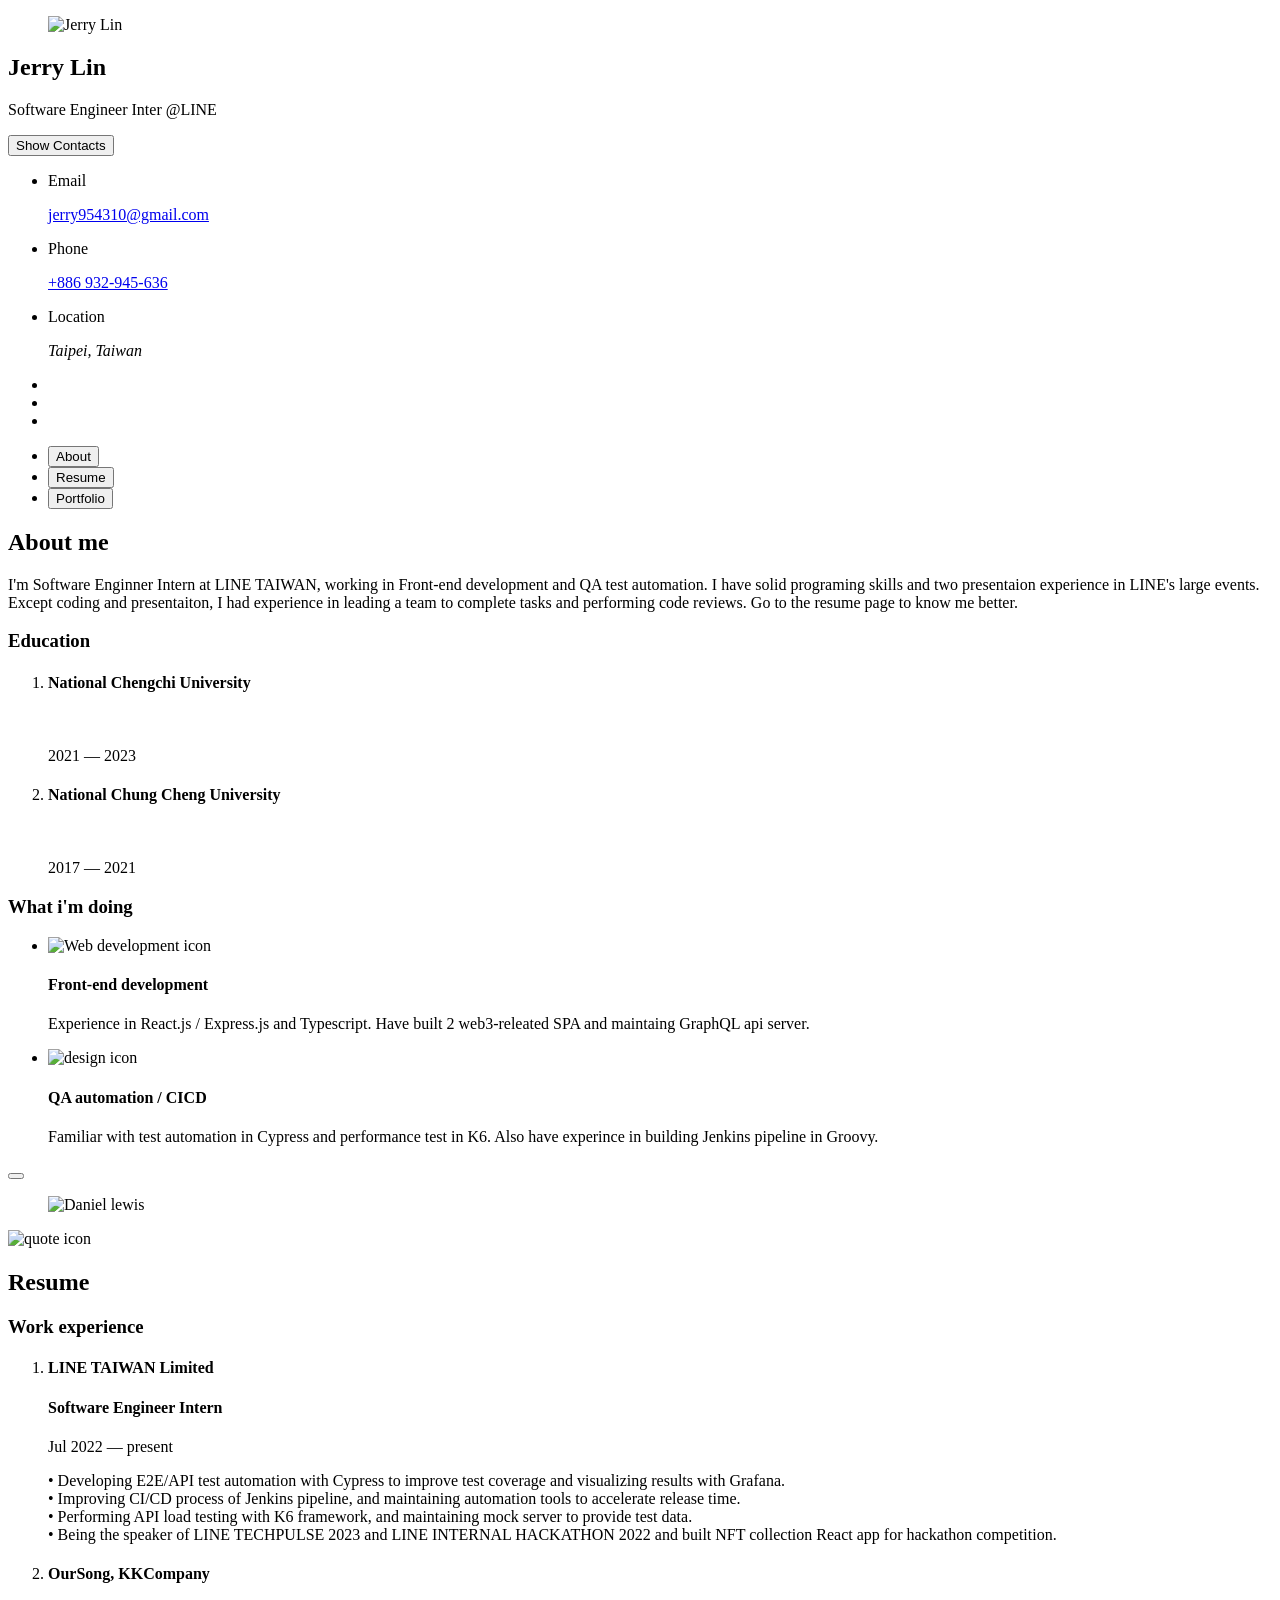
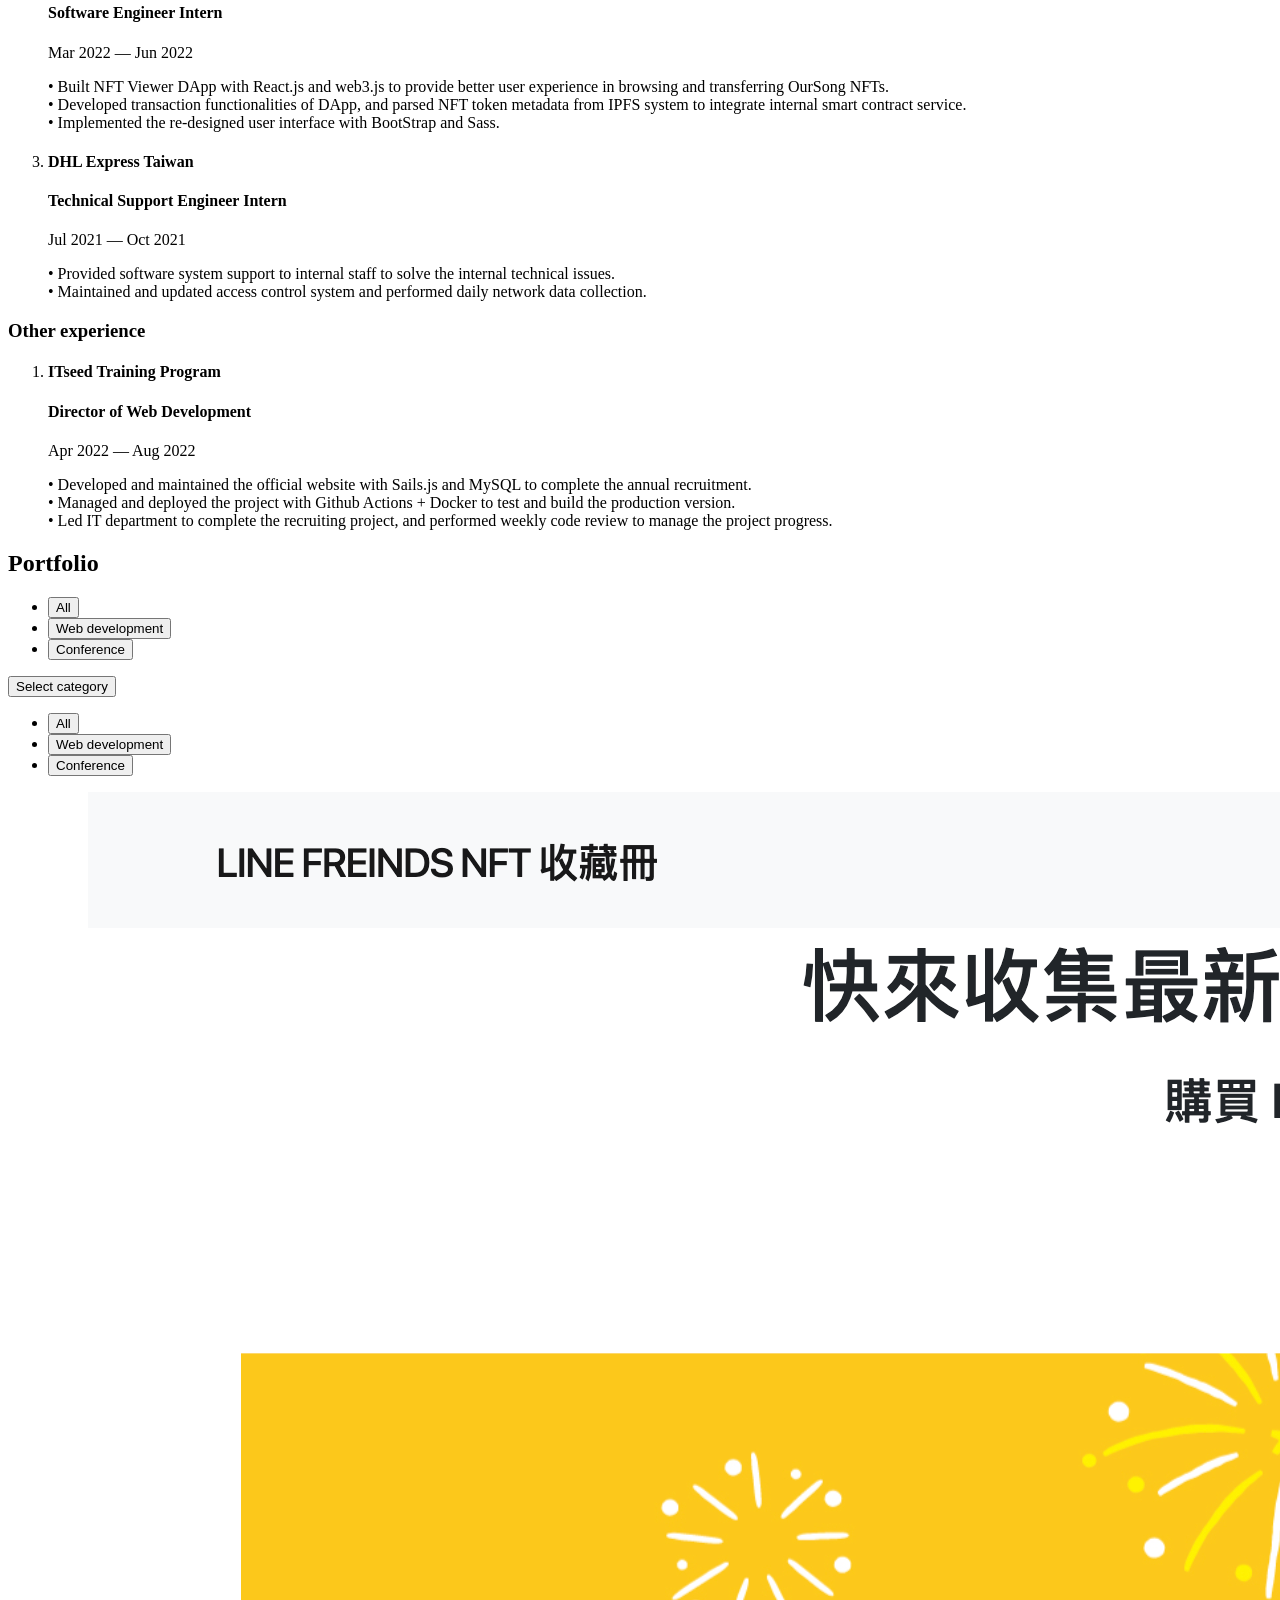
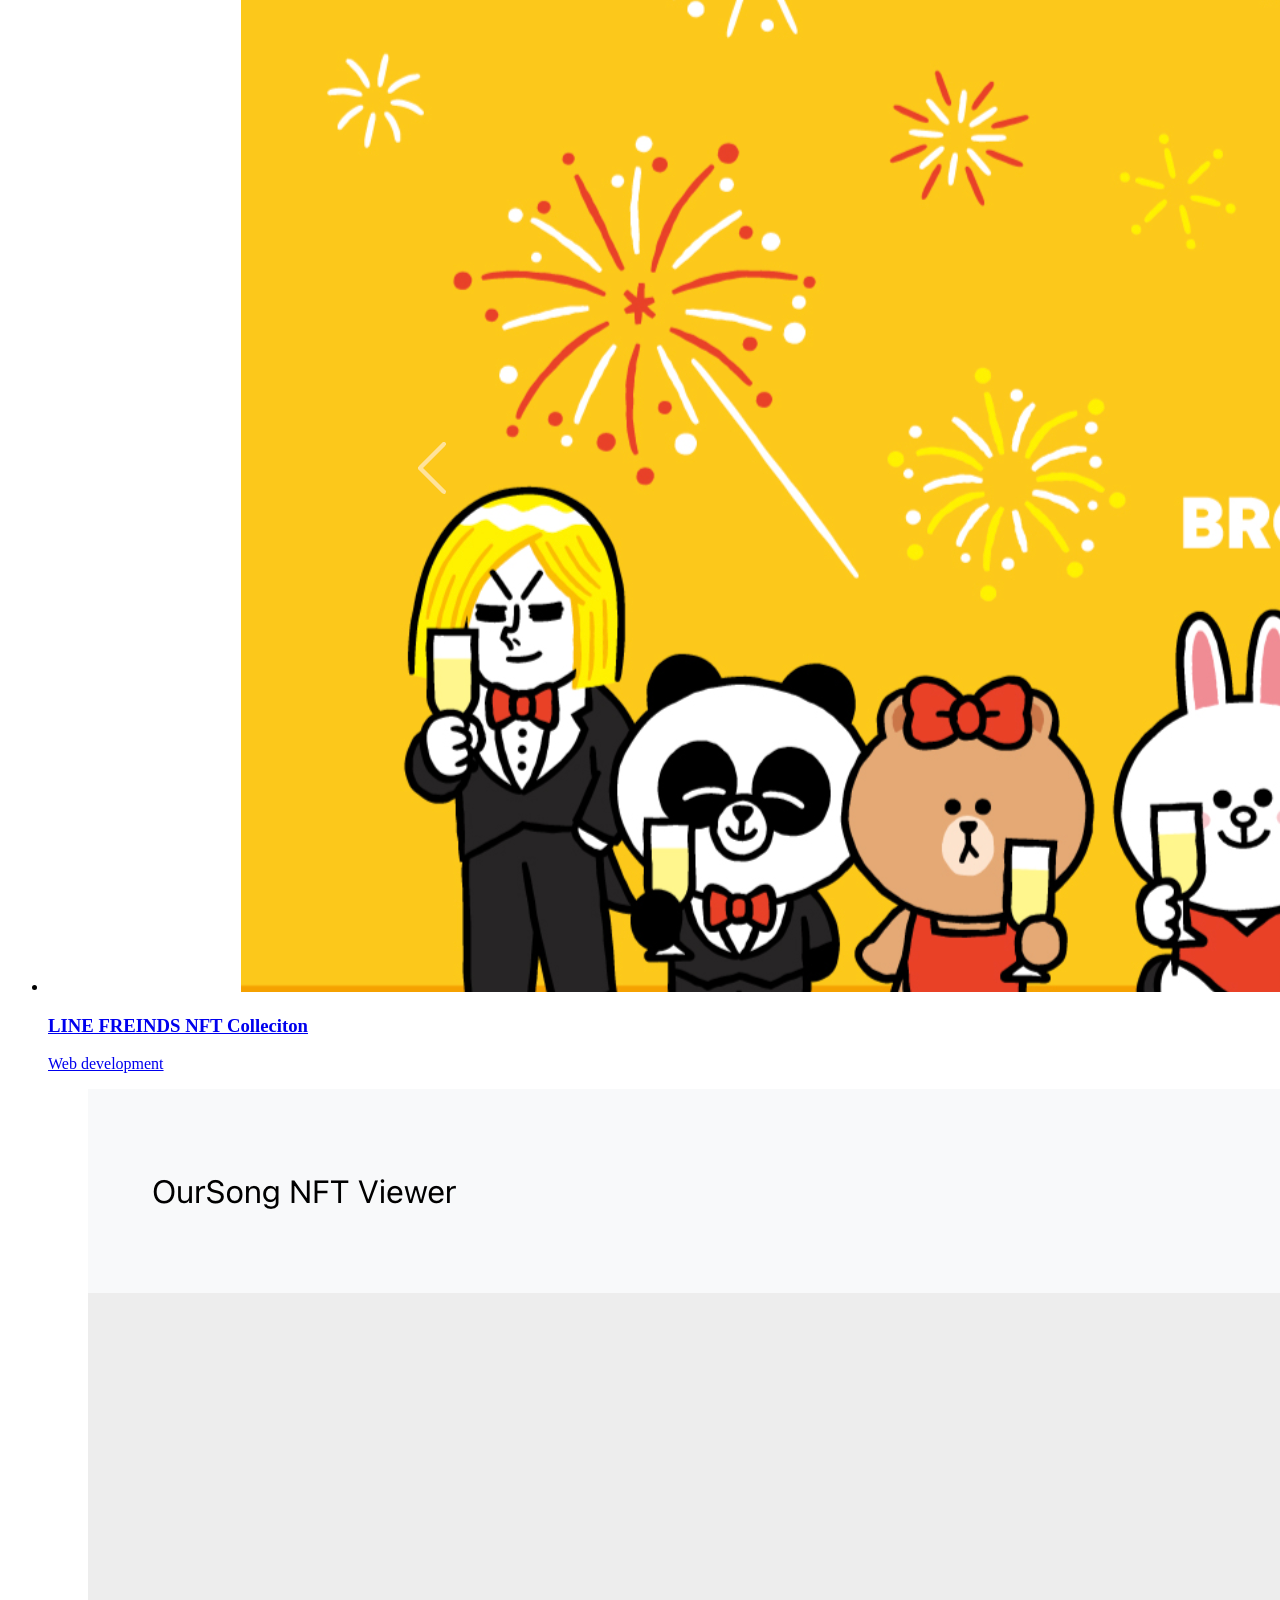
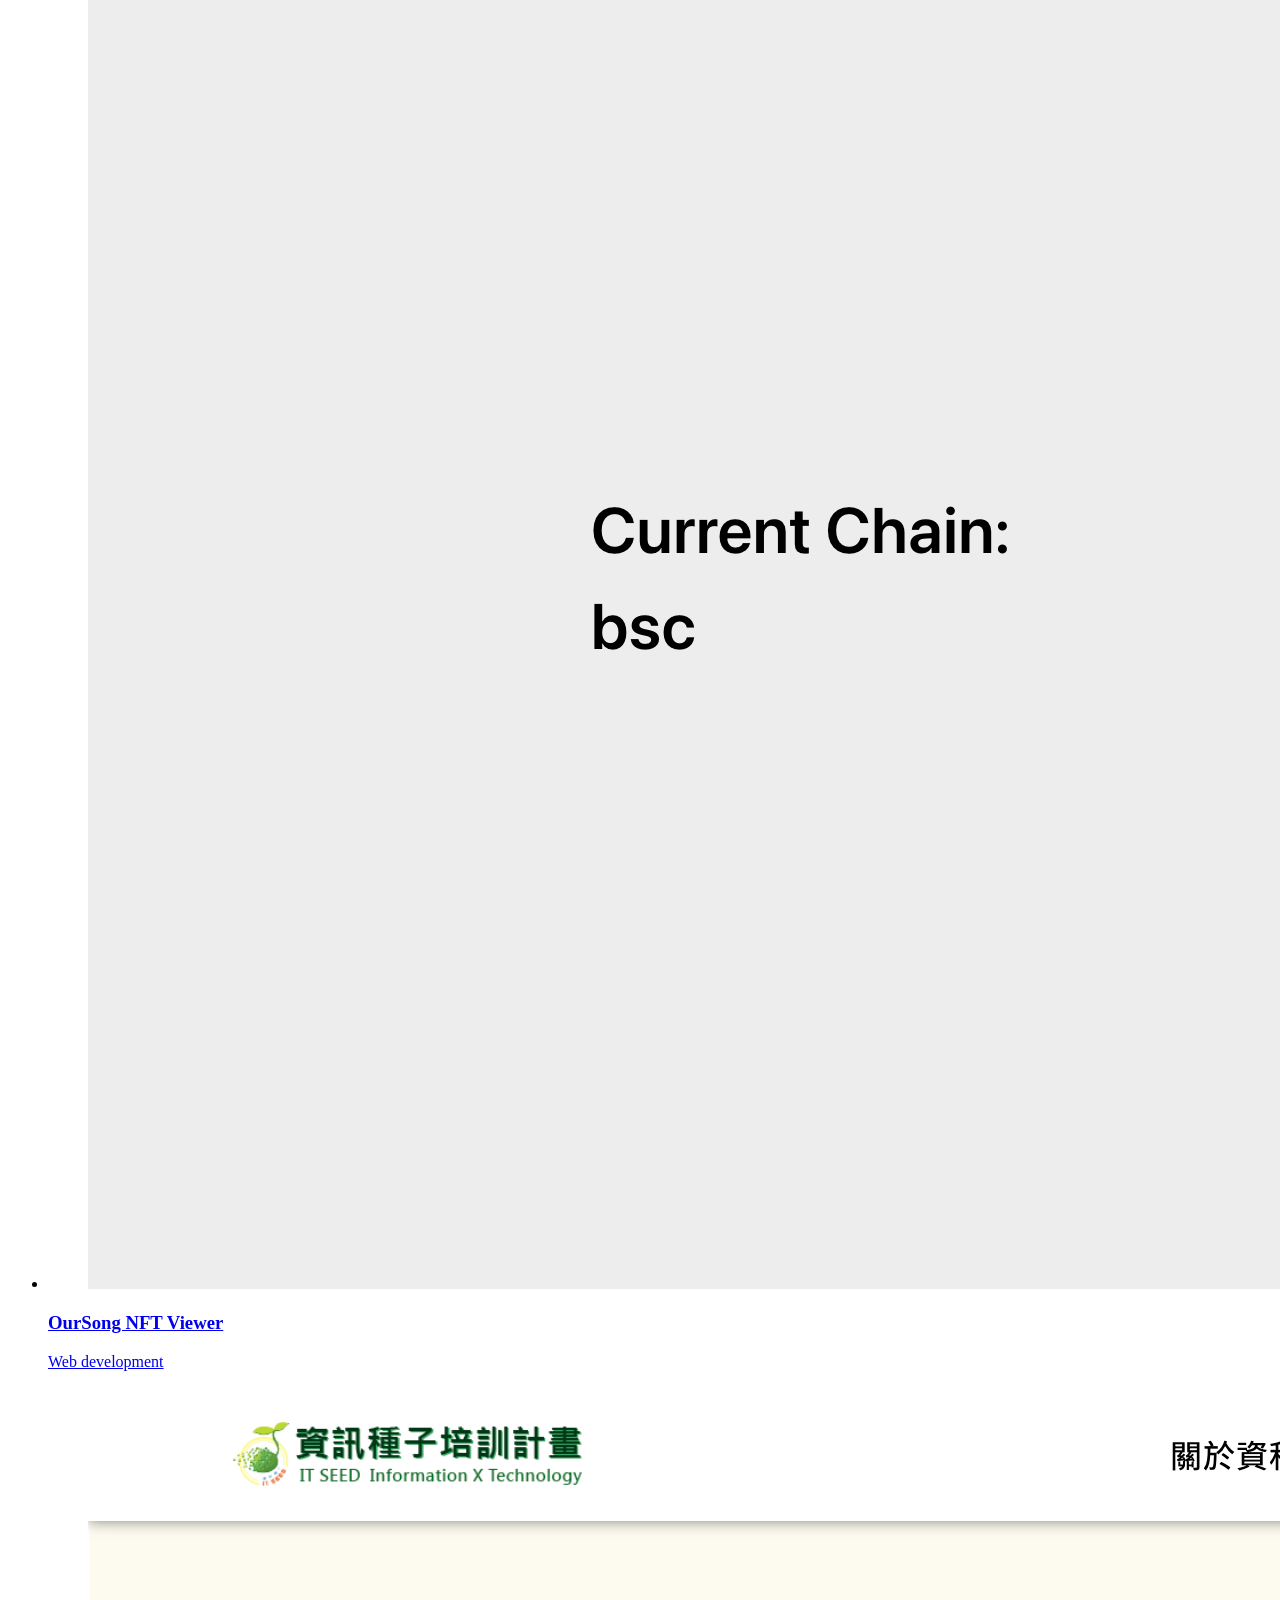
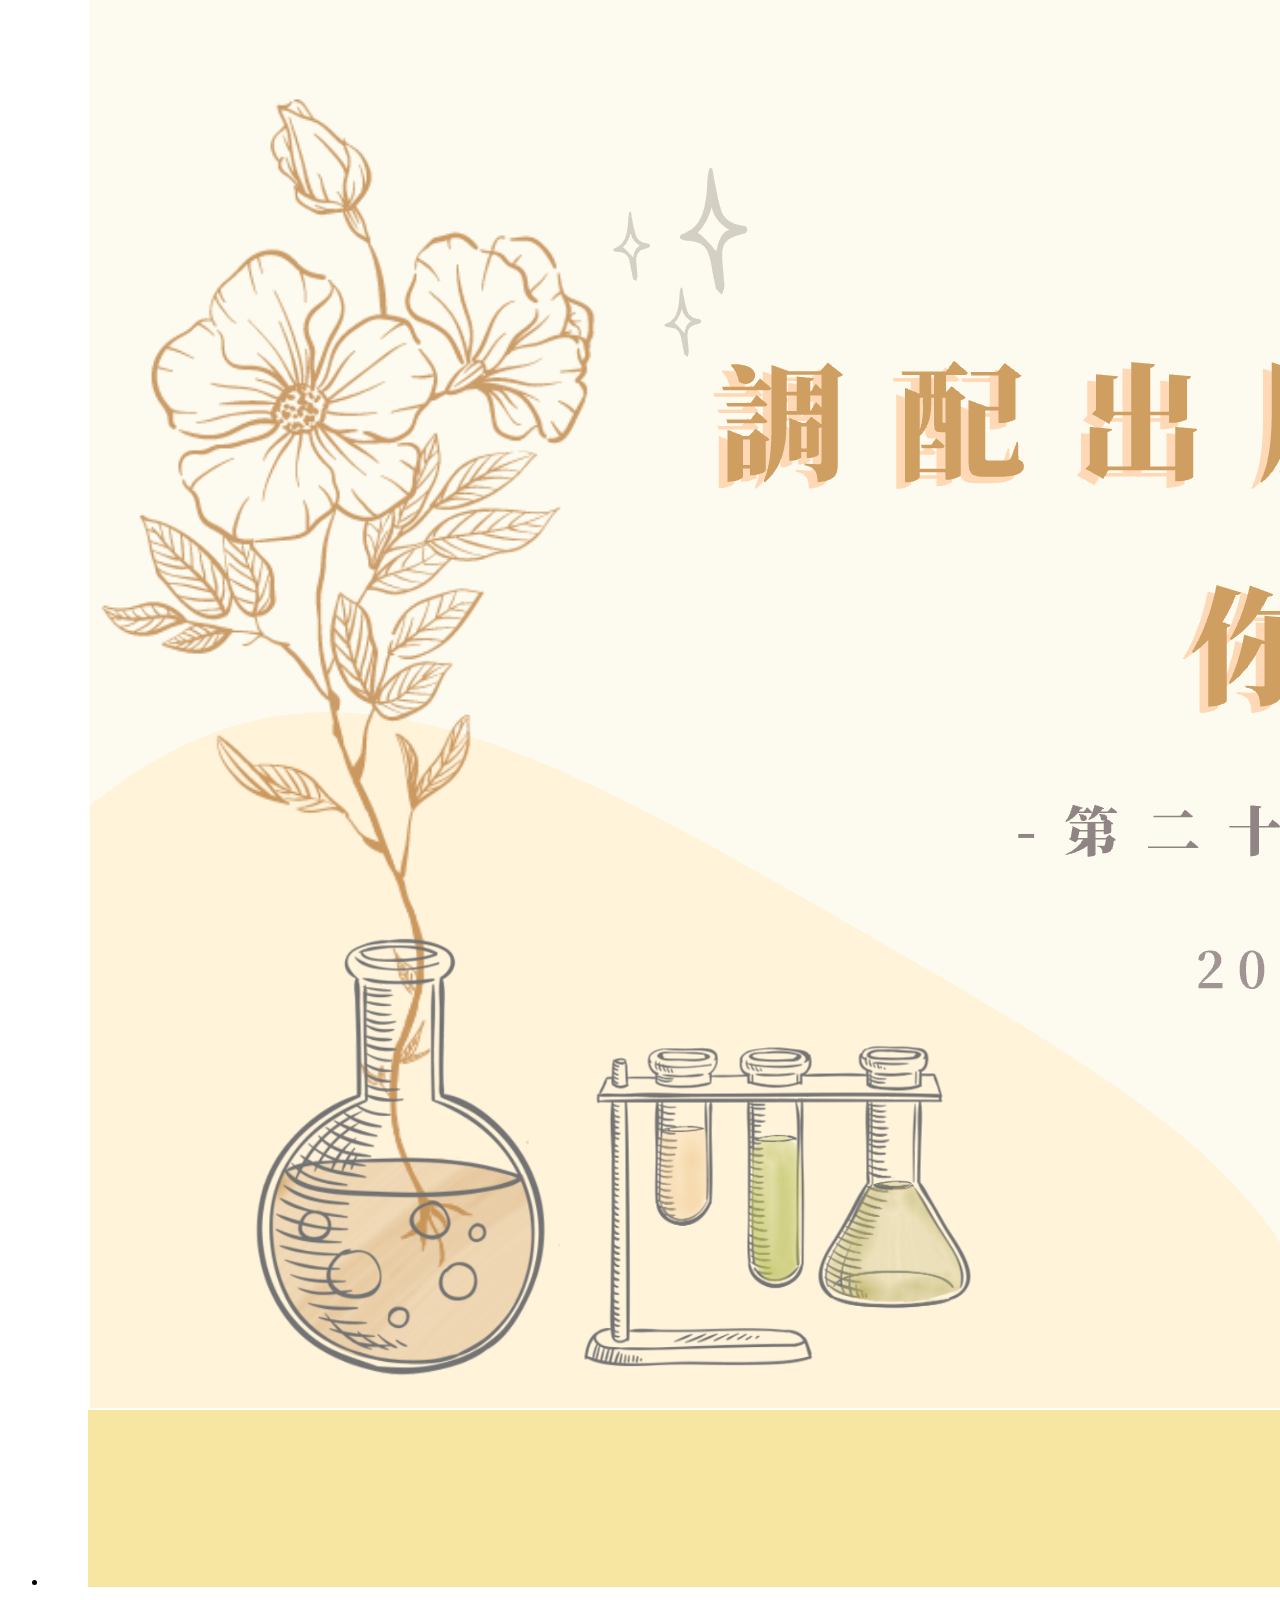
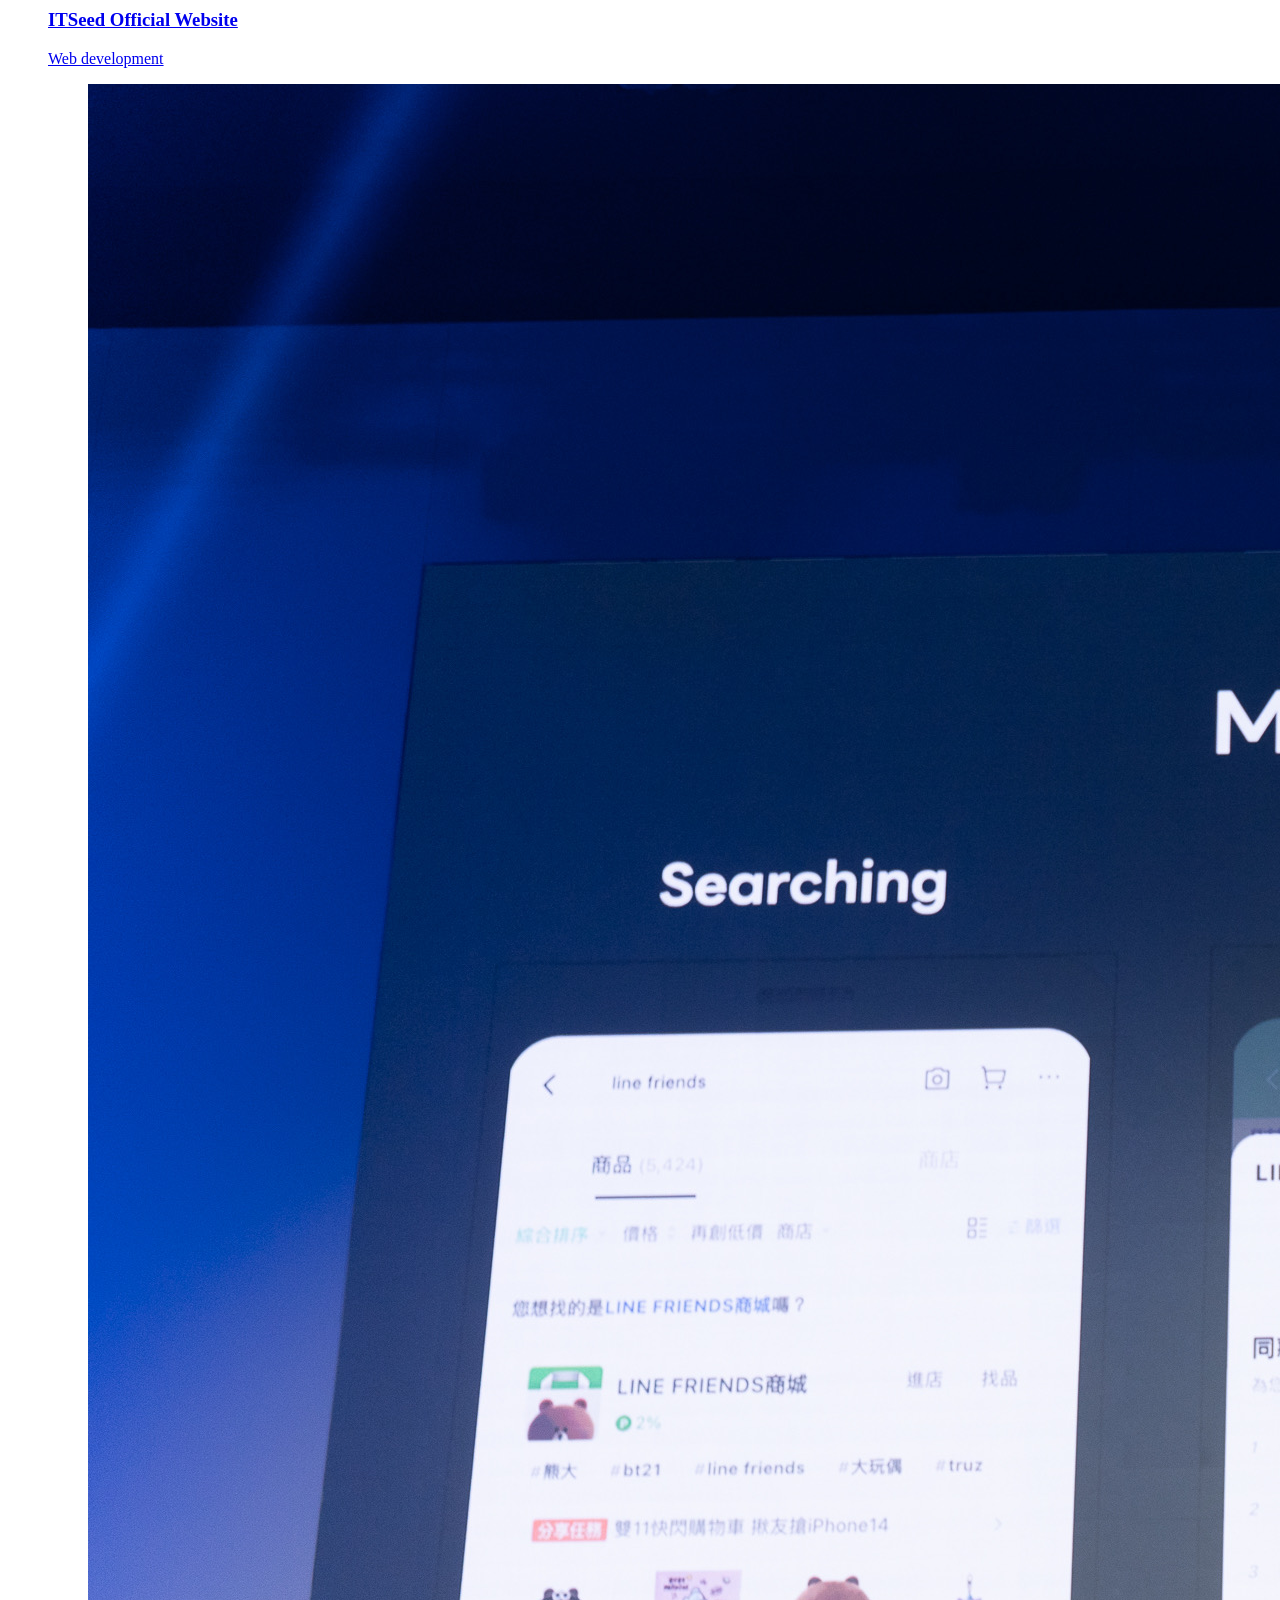
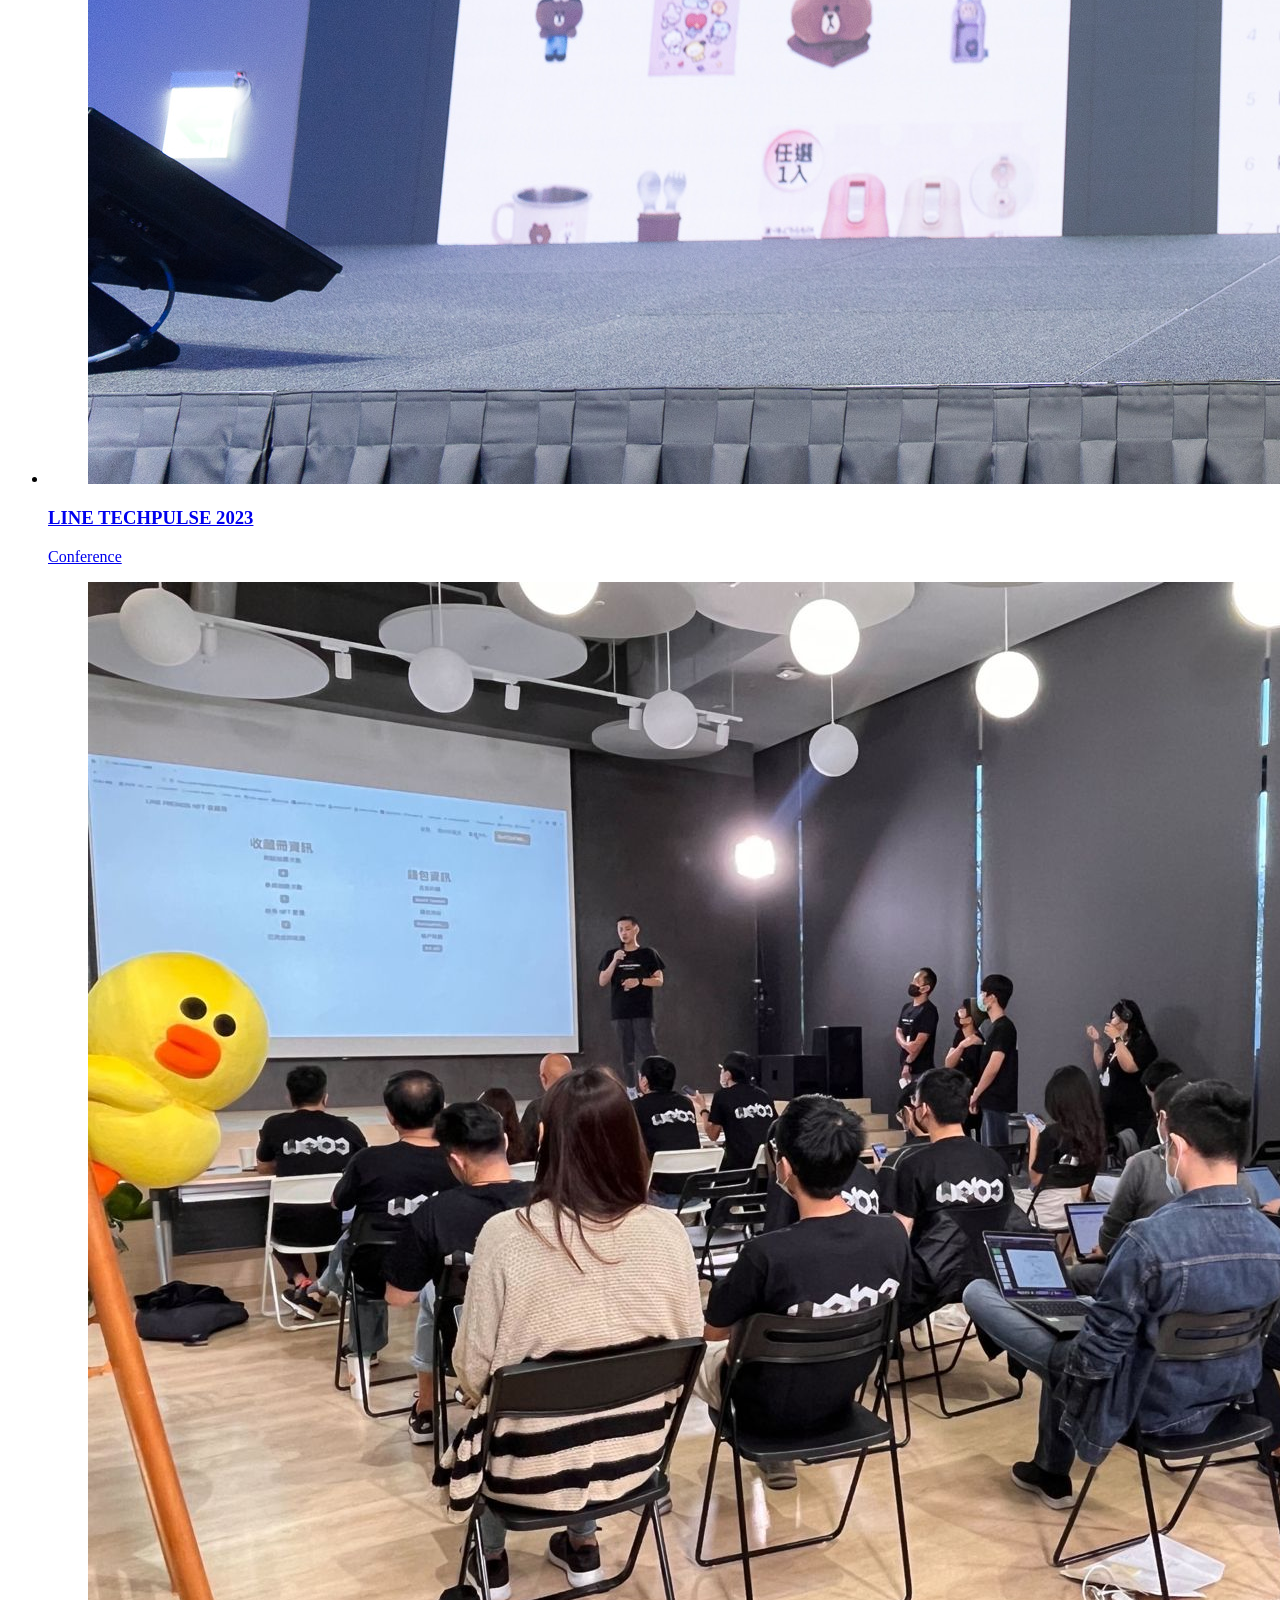
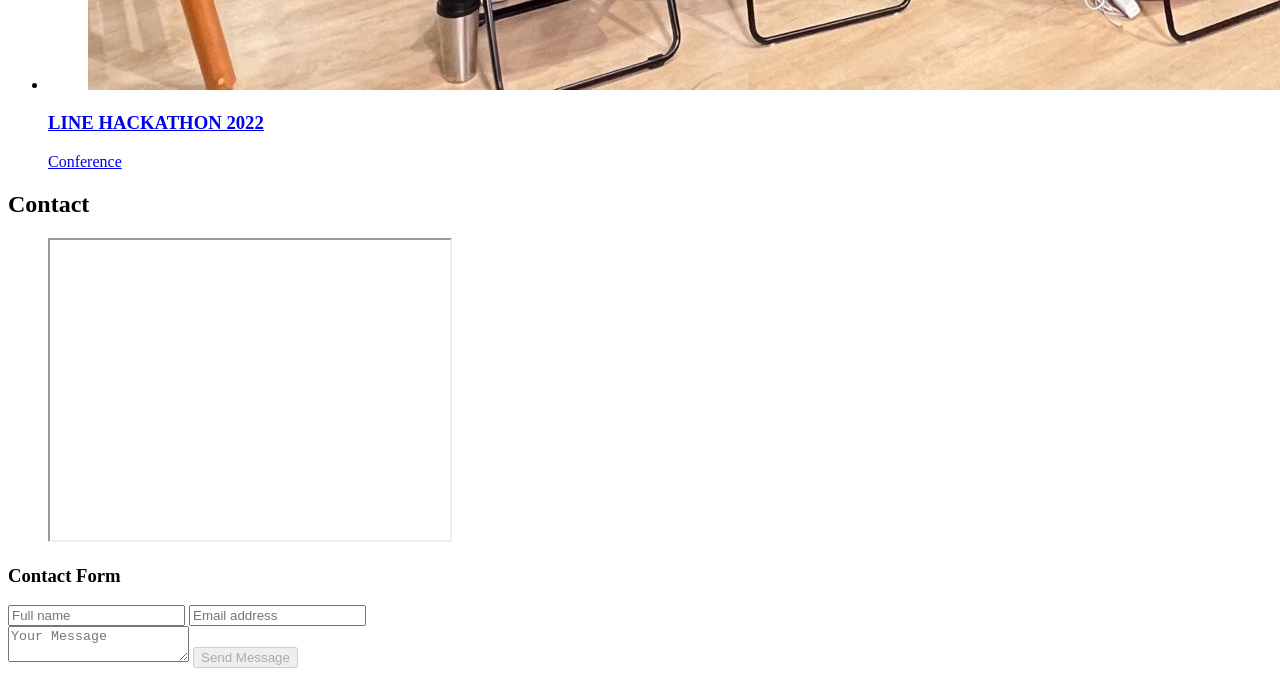
==== commit fcfe3b24: "version/1.0" ====
--- a/index.html
+++ b/index.html
@@ -1,218 +1,642 @@
-<!DOCTYPE html>
-<html>
-  <head>
-    <meta charset="utf-8" />
-    <meta http-equiv="X-UA-Compatible" content="IE=edge,chrome=1" />
-    <title>Jerry Lin</title>
-    <meta name="description" content="" />
-    <meta name="viewport" content="width=device-width, initial-scale=1" />
-    <link rel="apple-touch-icon" href="apple-touch-icon.png" />
-
-    <link rel="stylesheet" href="css/bootstrap.min.css" />
-    <link rel="stylesheet" href="css/bootstrap-theme.min.css" />
-    <link rel="stylesheet" href="css/fontAwesome.css" />
-    <link rel="stylesheet" href="css/hero-slider.css" />
-    <link rel="stylesheet" href="css/owl-carousel.css" />
-    <link rel="stylesheet" href="css/datepicker.css" />
-    <link rel="stylesheet" href="css/tooplate-style.css" />
-    <link rel="stylesheet" href="https://cdnjs.cloudflare.com/ajax/libs/font-awesome/4.7.0/css/font-awesome.min.css">
-
-    <link rel="stylesheet" href="./css/style.css">
-    <link
-      href="https://fonts.googleapis.com/css?family=Montserrat:100,200,300,400,500,600,700,800,900"
-      rel="stylesheet"
-    />
-
-    <script src="js/vendor/modernizr-2.8.3-respond-1.4.2.min.js"></script>
-  </head>
-
-  <body>
-    <div class="wrap">
-      <header id="header">
-        <div class="container-fluid">
-          <div class="col-md-12">
-            <button id="primary-nav-button" type="button">Menu</button>
-           
-            <nav id="primary-nav" class="dropdown cf">
-              <ul class="dropdown menu">
-                
-                <li class="active"><a href="#">個人簡介</a></li>
-          
-                
-                <li><a href="./project.html">專案經驗</a></li>
-                <li><a href="./chiayi.html">嘉義景點</a></li>
-
-                <li><a href="#">前端自學練習</a>
-                  <ul class="sub-menu">
-                    <li><a href="./Hawaii_project/index.html" target="_blank">夏威夷旅遊租借服務</a></li>
-                    <li><a href="./Taiwan_project/index.html" target="_blank">台灣經濟發展歷史</a></li>
-
-                
-                  </ul>
-              </li>
-                
-
-              </ul>
-            </nav>
-          </div>
-        </div>
-      </header>
-    </div>
-
-    <div class="left-right-image">
-        <div class="container">
-          <div class="col-md-8 col-md-offset-2">
-            <div class="right-image">
-              <div class="row">
-                <div class="col-md-6">
-                  <h2 >
-                    Jerry Lin<br />林哲漳
-                  </h2>
-                  <span> Front-end Engineer Intern at OurSong
-                  </span>
-                  <p>
-                    喜歡接觸人群，學習新事物，並接納一切可能性。目前使用React框架學習前端開發，期望能在未來遇到更多的可能性。
-              
-                  </p>
-                  
-                  <form action="">
-                    <div class="blue-border-button" >
-                      <a href="img/履歷_林哲漳.pdf" download><i class="fa fa-download"></i> 履歷下載</a>
-                    </div>
-                  </form>
-                
-                  
-                </div>
-                <div class="col-md-6">
-                  <div class="image">
-                    <img src="img/jerry.png" alt="" />
-                </div>
-                
-                </div>
-              </div>
-            </div>
-          </div>
-        </div>
-      </div>
-    </div>
-
-   
-
-    <div class="banner">
-      <div class="container-fluid" >
-        <div class="col-md-5 col-sm-5 col-xs-12">
-          <div class="left-content">
-            <div class="inside-content">
-              <h3 style="color: white">
-                「不要假裝努力，結果不會陪你演戲。」
-                <br />
-                --王楠
-              </h3>
-            </div>
-          </div>
-        </div>
-        <div class="col-md-2 col-sm-2 col-xs-12">
-          <div class="center-image">
-            <div class="inside-content">
-              <img class="nccu" src="img/NCCUicon.png" alt="" height="100vw" width="100vw"/>
-            </div>
-          </div>
-        </div>
-        <div class="col-md-5 col-sm-5 col-xs-12">
-          <div class="right-content">
-            <div class="owl-carousel owl-theme">
-              <div class="item">
-                <p>"Genius only means hard-working all one’s life."</p>
-              </div>
-              <div class="item">
-                <p>"A strong man will struggle with the storms of fate."</p>
-              </div>
-            </div>
-          </div>
-        </div>
-      </div>
-    </div>
-
-    <div class="services">
-      <div class="container" style="display: flex;flex-direction: row;justify-content: space-around;">
-          <div class="col-md-4">
-              <div class="service-item">
-                 
-                  <div class="text">
-                      <h2 style="color: #517df0;"><b>學歷</b></h2>
-                      <ul style="list-style: none; font-size: 16px;">
-                        <li >國立政治大學資訊管理研究所<br>Dept. of Management Information Management, National Cheng-Chi University <br>2021 - 2023</li>
-                        
-                        <br>
-                        <li>國立中正大學資訊管理學系<br>Dept. of Information  Management, National Chung Cheng University<br>2017 - 2021</li>
-                      </ul>
-                  </div> 
-              </div>
-          </div>
-          <div class="col-md-4">
-              <div class="service-item">
-                 
-                  <div class="text">
-                      <h2 style="color: #517df0;"><b>工作經歷</b></h2>
-                      <p style="color: #2c343b;">OurSong 前端實習工程師</p>
-                      <p>MAR 2022 - JUN 2022</p>
-                      <br>
-                      <ul style="font-size: 1.7rem;list-style: square;" >
-                        <li>NFT viewer 介面設計，並串接 Metamask 錢包</li>
-                        <li>NFT viewer 功能開發，使用者可以與智慧合約進行NFT交易</li>
-                        <li>Github workflow 管理</li>
-                        <li>Debugging & 程式碼修正</li>
-                     
-                      </ul>
-                      <br>
-                      <p style="color: #2c343b;">DHL 資訊系統實習生</p>
-                      <p>JUL 2021 - OCT 2021</p>
-                      <br>
-                      <ul style="font-size: 1.7rem;list-style: square;" >
-                        <li>協助專案經理進行網路流量管理</li>
-                        <li>協助工程師進行軟硬體故障排除</li>
-                        <li>執行各部門年度軟硬體升級專案</li>
-                        <li>完成Office365教育訓練手冊</li>
-                      </ul>
-                      
-                  </div>
-                  
-              </div>
-          </div>
-          
-      </div>
-  </div>
-
-
-
-    
-
-    
-
-    <div class="sub-footer">
-      <div class="container">
-        <div class="col-md-12">
-          <p>
-            林哲漳 JerryLin
-          </p>
-        </div>
-      </div>
-    </div>
-
-    
-
-    <script src="https://ajax.googleapis.com/ajax/libs/jquery/1.11.2/jquery.min.js"></script>
-    <script>
-      window.jQuery ||
-        document.write(
-          '<script src="js/vendor/jquery-1.11.2.min.js"><\/script>'
-        );
-    </script>
-
-    <script src="js/vendor/bootstrap.min.js"></script>
-
-    <script src="js/datepicker.js"></script>
-    <script src="js/plugins.js"></script>
-    <script src="js/main.js"></script>
-  </body>
-</html>
+<!DOCTYPE html>
+<html lang="en">
+  <head>
+    <meta charset="UTF-8" />
+    <meta http-equiv="X-UA-Compatible" content="IE=edge" />
+    <meta name="viewport" content="width=device-width, initial-scale=1.0" />
+    <title>Jerry Lin's Personal Portfolio</title>
+
+    <!--
+    - custom css link
+  -->
+    <link rel="stylesheet" href="./assets/css/style.css" />
+
+    <!--
+    - google font link
+  -->
+    <link rel="preconnect" href="https://fonts.googleapis.com" />
+    <link rel="preconnect" href="https://fonts.gstatic.com" crossorigin />
+    <link
+      href="https://fonts.googleapis.com/css2?family=Poppins:wght@300;400;500;600&display=swap"
+      rel="stylesheet"
+    />
+  </head>
+
+  <body>
+    <!--
+    - #MAIN
+  -->
+
+    <main>
+      <!--
+      - #SIDEBAR
+    -->
+
+      <aside class="sidebar" data-sidebar>
+        <div class="sidebar-info">
+          <figure class="avatar-box">
+            <img src="./assets/images/jerry.JPG" alt="Jerry Lin" width="1000" />
+          </figure>
+
+          <div class="info-content">
+            <h1 class="name" title="Richard hanrick">Jerry Lin</h1>
+
+            <p class="title">Software Engineer Inter @LINE</p>
+          </div>
+
+          <button class="info_more-btn" data-sidebar-btn>
+            <span>Show Contacts</span>
+
+            <ion-icon name="chevron-down"></ion-icon>
+          </button>
+        </div>
+
+        <div class="sidebar-info_more">
+          <div class="separator"></div>
+
+          <ul class="contacts-list">
+            <li class="contact-item">
+              <div class="icon-box">
+                <ion-icon name="mail-outline"></ion-icon>
+              </div>
+
+              <div class="contact-info">
+                <p class="contact-title">Email</p>
+
+                <a href="jerry954310@gmail.com" class="contact-link"
+                  >jerry954310@gmail.com</a
+                >
+              </div>
+            </li>
+
+            <li class="contact-item">
+              <div class="icon-box">
+                <ion-icon name="phone-portrait-outline"></ion-icon>
+              </div>
+
+              <div class="contact-info">
+                <p class="contact-title">Phone</p>
+
+                <a href="tel:+12133522795" class="contact-link"
+                  >+886 932-945-636</a
+                >
+              </div>
+            </li>
+
+            <li class="contact-item">
+              <div class="icon-box">
+                <ion-icon name="location-outline"></ion-icon>
+              </div>
+
+              <div class="contact-info">
+                <p class="contact-title">Location</p>
+
+                <address>Taipei, Taiwan</address>
+              </div>
+            </li>
+          </ul>
+
+          <div class="separator"></div>
+
+          <ul class="social-list">
+            <li class="social-item">
+              <a href="#" class="social-link">
+                <ion-icon name="logo-facebook"></ion-icon>
+              </a>
+            </li>
+
+            <li class="social-item">
+              <a href="#" class="social-link">
+                <ion-icon name="logo-twitter"></ion-icon>
+              </a>
+            </li>
+
+            <li class="social-item">
+              <a href="#" class="social-link">
+                <ion-icon name="logo-instagram"></ion-icon>
+              </a>
+            </li>
+          </ul>
+        </div>
+      </aside>
+
+      <!--
+      - #main-content
+    -->
+
+      <div class="main-content">
+        <!--
+        - #NAVBAR
+      -->
+
+        <nav class="navbar">
+          <ul class="navbar-list">
+            <li class="navbar-item">
+              <button class="navbar-link active" data-nav-link>About</button>
+            </li>
+
+            <li class="navbar-item">
+              <button class="navbar-link" data-nav-link>Resume</button>
+            </li>
+
+            <li class="navbar-item">
+              <button class="navbar-link" data-nav-link>Portfolio</button>
+            </li>
+          </ul>
+        </nav>
+
+        <!--
+        - #ABOUT
+      -->
+
+        <article class="about active" data-page="about">
+          <header>
+            <h2 class="h2 article-title">About me</h2>
+          </header>
+
+          <section class="about-text">
+            <p>
+              I'm Software Enginner Intern at LINE TAIWAN, working in Front-end
+              development and QA test automation. I have solid programing skills
+              and two presentaion experience in LINE's large events. Except
+              coding and presentaiton, I had experience in leading a team to
+              complete tasks and performing code reviews. Go to the resume page
+              to know me better.
+            </p>
+          </section>
+
+          <!--
+          - service
+        -->
+          <section class="timeline">
+            <div class="title-wrapper">
+              <div class="icon-box">
+                <ion-icon name="book-outline"></ion-icon>
+              </div>
+
+              <h3 class="h3">Education</h3>
+            </div>
+
+            <ol class="timeline-list">
+              <li class="timeline-item">
+                <h4 class="h4 timeline-item-title">
+                  National Chengchi University
+                </h4>
+                <p class="timeline-item-title" style="color: white">
+                  <i> Master's degree, Management Information Systems </i>
+                </p>
+
+                <span>2021 — 2023</span>
+              </li>
+
+              <li class="timeline-item">
+                <h4 class="h4 timeline-item-title">
+                  National Chung Cheng University
+                </h4>
+                <p class="timeline-item-title" style="color: white">
+                  <i> Master's degree, Management Information Systems </i>
+                </p>
+
+                <span>2017 — 2021</span>
+              </li>
+            </ol>
+          </section>
+          <section class="service">
+            <h3 class="h3 service-title">What i'm doing</h3>
+
+            <ul class="service-list">
+              <li class="service-item">
+                <div class="service-icon-box">
+                  <img
+                    src="./assets/images/icon-dev.svg"
+                    alt="Web development icon"
+                    width="40"
+                  />
+                </div>
+
+                <div class="service-content-box">
+                  <h4 class="h4 service-item-title">Front-end development</h4>
+
+                  <p class="service-item-text">
+                    Experience in React.js / Express.js and Typescript. Have
+                    built 2 web3-releated SPA and maintaing GraphQL api server.
+                  </p>
+                </div>
+              </li>
+              <li class="service-item">
+                <div class="service-icon-box">
+                  <img
+                    src="./assets/images/icon-design.svg
+                "
+                    alt="design icon"
+                    width="40"
+                  />
+                </div>
+
+                <div class="service-content-box">
+                  <h4 class="h4 service-item-title">QA automation / CICD</h4>
+
+                  <p class="service-item-text">
+                    Familiar with test automation in Cypress and performance
+                    test in K6. Also have experince in building Jenkins pipeline
+                    in Groovy.
+                  </p>
+                </div>
+              </li>
+            </ul>
+          </section>
+
+          <div class="modal-container" data-modal-container>
+            <div class="overlay" data-overlay></div>
+
+            <section class="testimonials-modal">
+              <button class="modal-close-btn" data-modal-close-btn>
+                <ion-icon name="close-outline"></ion-icon>
+              </button>
+
+              <div class="modal-img-wrapper">
+                <figure class="modal-avatar-box">
+                  <img
+                    src="./assets/images/avatar-1.png"
+                    alt="Daniel lewis"
+                    width="80"
+                    data-modal-img
+                  />
+                </figure>
+
+                <img src="./assets/images/icon-quote.svg" alt="quote icon" />
+              </div>
+
+              <div class="modal-content">
+                <h4 class="h3 modal-title" data-modal-title></h4>
+
+                <time datetime="2021-06-14"></time>
+
+                <div data-modal-text>
+                  <p></p>
+                </div>
+              </div>
+            </section>
+          </div>
+        </article>
+
+        <!--
+        - #RESUME
+      -->
+
+        <article class="resume" data-page="resume">
+          <header>
+            <h2 class="h2 article-title">Resume</h2>
+          </header>
+
+          <section class="timeline">
+            <div class="title-wrapper">
+              <div class="icon-box">
+                <ion-icon name="book-outline"></ion-icon>
+              </div>
+
+              <h3 class="h3">Work experience</h3>
+            </div>
+
+            <ol class="timeline-list">
+              <li class="timeline-item">
+                <h4 class="h4 timeline-item-title">LINE TAIWAN Limited</h4>
+                <h4 class="h4 timeline-item-title">Software Engineer Intern</h4>
+
+                <span>Jul 2022 — present</span>
+
+                <p class="timeline-text">
+                  • Developing E2E/API test automation with Cypress to improve
+                  test coverage and visualizing results with Grafana.<br />
+                  • Improving CI/CD process of Jenkins pipeline, and maintaining
+                  automation tools to accelerate release time. <br />•
+                  Performing API load testing with K6 framework, and maintaining
+                  mock server to provide test data.<br />
+                  • Being the speaker of LINE TECHPULSE 2023 and LINE INTERNAL
+                  HACKATHON 2022 and built NFT collection React app for
+                  hackathon competition.
+                </p>
+              </li>
+
+              <li class="timeline-item">
+                <h4 class="h4 timeline-item-title">OurSong, KKCompany</h4>
+                <h4 class="h4 timeline-item-title">Software Engineer Intern</h4>
+
+                <span>Mar 2022 — Jun 2022</span>
+
+                <p class="timeline-text">
+                  • Built NFT Viewer DApp with React.js and web3.js to provide
+                  better user experience in browsing and transferring OurSong
+                  NFTs.<br />
+                  • Developed transaction functionalities of DApp, and parsed
+                  NFT token metadata from IPFS system to integrate internal
+                  smart contract service.<br />
+                  • Implemented the re-designed user interface with BootStrap
+                  and Sass.
+                </p>
+              </li>
+
+              <li class="timeline-item">
+                <h4 class="h4 timeline-item-title">DHL Express Taiwan</h4>
+
+                <h4 class="h4 timeline-item-title">
+                  Technical Support Engineer Intern
+                </h4>
+
+                <span>Jul 2021 — Oct 2021</span>
+
+                <p class="timeline-text">
+                  • Provided software system support to internal staff to solve
+                  the internal technical issues. <br />• Maintained and updated
+                  access control system and performed daily network data
+                  collection.
+                </p>
+              </li>
+            </ol>
+          </section>
+          <section class="timeline">
+            <div class="title-wrapper">
+              <div class="icon-box">
+                <ion-icon name="book-outline"></ion-icon>
+              </div>
+
+              <h3 class="h3">Other experience</h3>
+            </div>
+
+            <ol class="timeline-list">
+              <li class="timeline-item">
+                <h4 class="h4 timeline-item-title">ITseed Training Program</h4>
+                <h4 class="h4 timeline-item-title">
+                  Director of Web Development
+                </h4>
+
+                <span>Apr 2022 — Aug 2022</span>
+
+                <p class="timeline-text">
+                  • Developed and maintained the official website with Sails.js
+                  and MySQL to complete the annual recruitment.<br />
+                  • Managed and deployed the project with Github Actions +
+                  Docker to test and build the production version.<br />
+                  • Led IT department to complete the recruiting project, and
+                  performed weekly code review to manage the project progress.
+                </p>
+              </li>
+            </ol>
+          </section>
+        </article>
+
+        <!--
+        - #PORTFOLIO
+      -->
+
+        <article class="portfolio" data-page="portfolio">
+          <header>
+            <h2 class="h2 article-title">Portfolio</h2>
+          </header>
+
+          <section class="projects">
+            <ul class="filter-list">
+              <li class="filter-item">
+                <button class="active" data-filter-btn>All</button>
+              </li>
+
+              <li class="filter-item">
+                <button data-filter-btn>Web development</button>
+              </li>
+              <li class="filter-item">
+                <button data-filter-btn>Conference</button>
+              </li>
+            </ul>
+
+            <div class="filter-select-box">
+              <button class="filter-select" data-select>
+                <div class="select-value" data-selecct-value>
+                  Select category
+                </div>
+
+                <div class="select-icon">
+                  <ion-icon name="chevron-down"></ion-icon>
+                </div>
+              </button>
+
+              <ul class="select-list">
+                <li class="select-item">
+                  <button data-select-item>All</button>
+                </li>
+
+                <li class="select-item">
+                  <button data-select-item>Web development</button>
+                </li>
+                <li class="select-item">
+                  <button data-select-item>Conference</button>
+                </li>
+              </ul>
+            </div>
+
+            <ul class="project-list">
+              <li
+                class="project-item active"
+                data-filter-item
+                data-category="web development"
+              >
+                <a href="https://nftcollection.fly.dev" target="_blank">
+                  <figure class="project-img">
+                    <div class="project-item-icon-box">
+                      <ion-icon name="eye-outline"></ion-icon>
+                    </div>
+
+                    <img
+                      src="./assets/images/lf.jpeg"
+                      alt="linefriendsNFT"
+                      loading="lazy"
+                    />
+                  </figure>
+
+                  <h3 class="project-title">LINE FREINDS NFT Colleciton</h3>
+
+                  <p class="project-category">Web development</p>
+                </a>
+              </li>
+
+              <li
+                class="project-item active"
+                data-filter-item
+                data-category="web development"
+              >
+                <a href="https://nft-viewer.oursong.com/" target="_blank">
+                  <figure class="project-img">
+                    <div class="project-item-icon-box">
+                      <ion-icon name="eye-outline"></ion-icon>
+                    </div>
+
+                    <img
+                      src="./assets/images/oursongviewer.png"
+                      alt="oursong NTF viewer"
+                      loading="lazy"
+                    />
+                  </figure>
+
+                  <h3 class="project-title">OurSong NFT Viewer</h3>
+
+                  <p class="project-category">Web development</p>
+                </a>
+              </li>
+
+              <li
+                class="project-item active"
+                data-filter-item
+                data-category="web development"
+              >
+                <a href="https://www.itseed.tw/" target="_blank">
+                  <figure class="project-img">
+                    <div class="project-item-icon-box">
+                      <ion-icon name="eye-outline"></ion-icon>
+                    </div>
+
+                    <img
+                      src="./assets/images/itseedow.png"
+                      alt="itseed"
+                      loading="lazy"
+                    />
+                  </figure>
+
+                  <h3 class="project-title">ITSeed Official Website</h3>
+
+                  <p class="project-category">Web development</p>
+                </a>
+              </li>
+
+              <li
+                class="project-item active"
+                data-filter-item
+                data-category="conference"
+              >
+                <a href="https://techpulse.line.me/" target="_blank">
+                  <figure class="project-img">
+                    <div class="project-item-icon-box">
+                      <ion-icon name="eye-outline"></ion-icon>
+                    </div>
+
+                    <img
+                      src="./assets/images/techpulse.jpeg"
+                      alt="techpulse"
+                      loading="lazy"
+                    />
+                  </figure>
+
+                  <h3 class="project-title">LINE TECHPULSE 2023</h3>
+
+                  <p class="project-category">Conference</p>
+                </a>
+              </li>
+
+              <li
+                class="project-item active"
+                data-filter-item
+                data-category="conference"
+              >
+                <a
+                  href="https://engineering.linecorp.com/zh-hant/blog/internal-hackathon-2022"
+                  target="_blank"
+                >
+                  <figure class="project-img">
+                    <div class="project-item-icon-box">
+                      <ion-icon name="eye-outline"></ion-icon>
+                    </div>
+
+                    <img
+                      src="./assets/images/hackathon.jpeg"
+                      alt="dsm."
+                      loading="lazy"
+                    />
+                  </figure>
+
+                  <h3 class="project-title">LINE HACKATHON 2022</h3>
+
+                  <p class="project-category">Conference</p>
+                </a>
+              </li>
+            </ul>
+          </section>
+        </article>
+
+        <!--
+        - #CONTACT
+      -->
+
+        <article class="contact" data-page="contact">
+          <header>
+            <h2 class="h2 article-title">Contact</h2>
+          </header>
+
+          <section class="mapbox" data-mapbox>
+            <figure>
+              <iframe
+                src="https://www.google.com/maps/embed?pb=!1m18!1m12!1m3!1d199666.5651251294!2d-121.58334177520186!3d38.56165006739519!2m3!1f0!2f0!3f0!3m2!1i1024!2i768!4f13.1!3m3!1m2!1s0x809ac672b28397f9%3A0x921f6aaa74197fdb!2sSacramento%2C%20CA%2C%20USA!5e0!3m2!1sen!2sbd!4v1647608789441!5m2!1sen!2sbd"
+                width="400"
+                height="300"
+                loading="lazy"
+              ></iframe>
+            </figure>
+          </section>
+
+          <section class="contact-form">
+            <h3 class="h3 form-title">Contact Form</h3>
+
+            <form action="#" class="form" data-form>
+              <div class="input-wrapper">
+                <input
+                  type="text"
+                  name="fullname"
+                  class="form-input"
+                  placeholder="Full name"
+                  required
+                  data-form-input
+                />
+
+                <input
+                  type="email"
+                  name="email"
+                  class="form-input"
+                  placeholder="Email address"
+                  required
+                  data-form-input
+                />
+              </div>
+
+              <textarea
+                name="message"
+                class="form-input"
+                placeholder="Your Message"
+                required
+                data-form-input
+              ></textarea>
+
+              <button class="form-btn" type="submit" disabled data-form-btn>
+                <ion-icon name="paper-plane"></ion-icon>
+                <span>Send Message</span>
+              </button>
+            </form>
+          </section>
+        </article>
+      </div>
+    </main>
+
+    <!--
+    - custom js link
+  -->
+    <script src="./assets/js/script.js"></script>
+
+    <!--
+    - ionicon link
+  -->
+    <script
+      type="module"
+      src="https://unpkg.com/ionicons@5.5.2/dist/ionicons/ionicons.esm.js"
+    ></script>
+    <script
+      nomodule
+      src="https://unpkg.com/ionicons@5.5.2/dist/ionicons/ionicons.js"
+    ></script>
+  </body>
+</html>
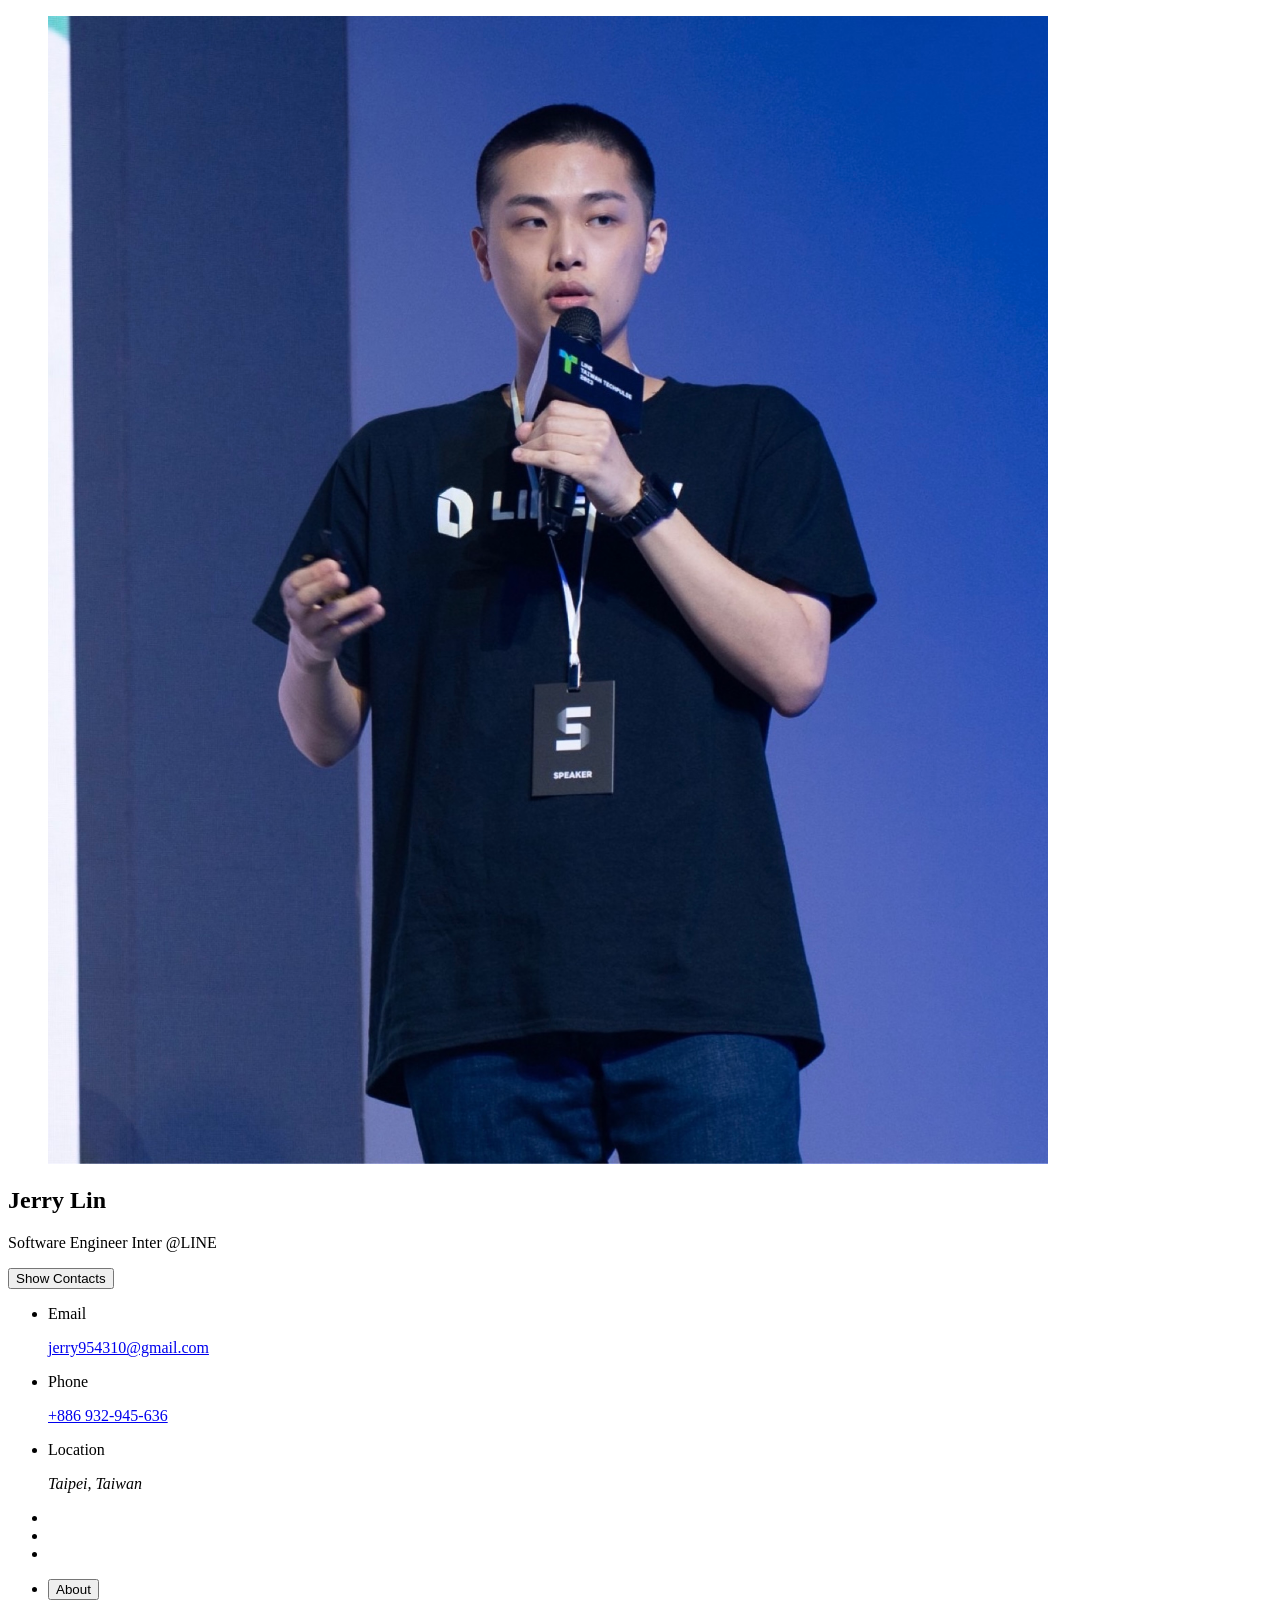
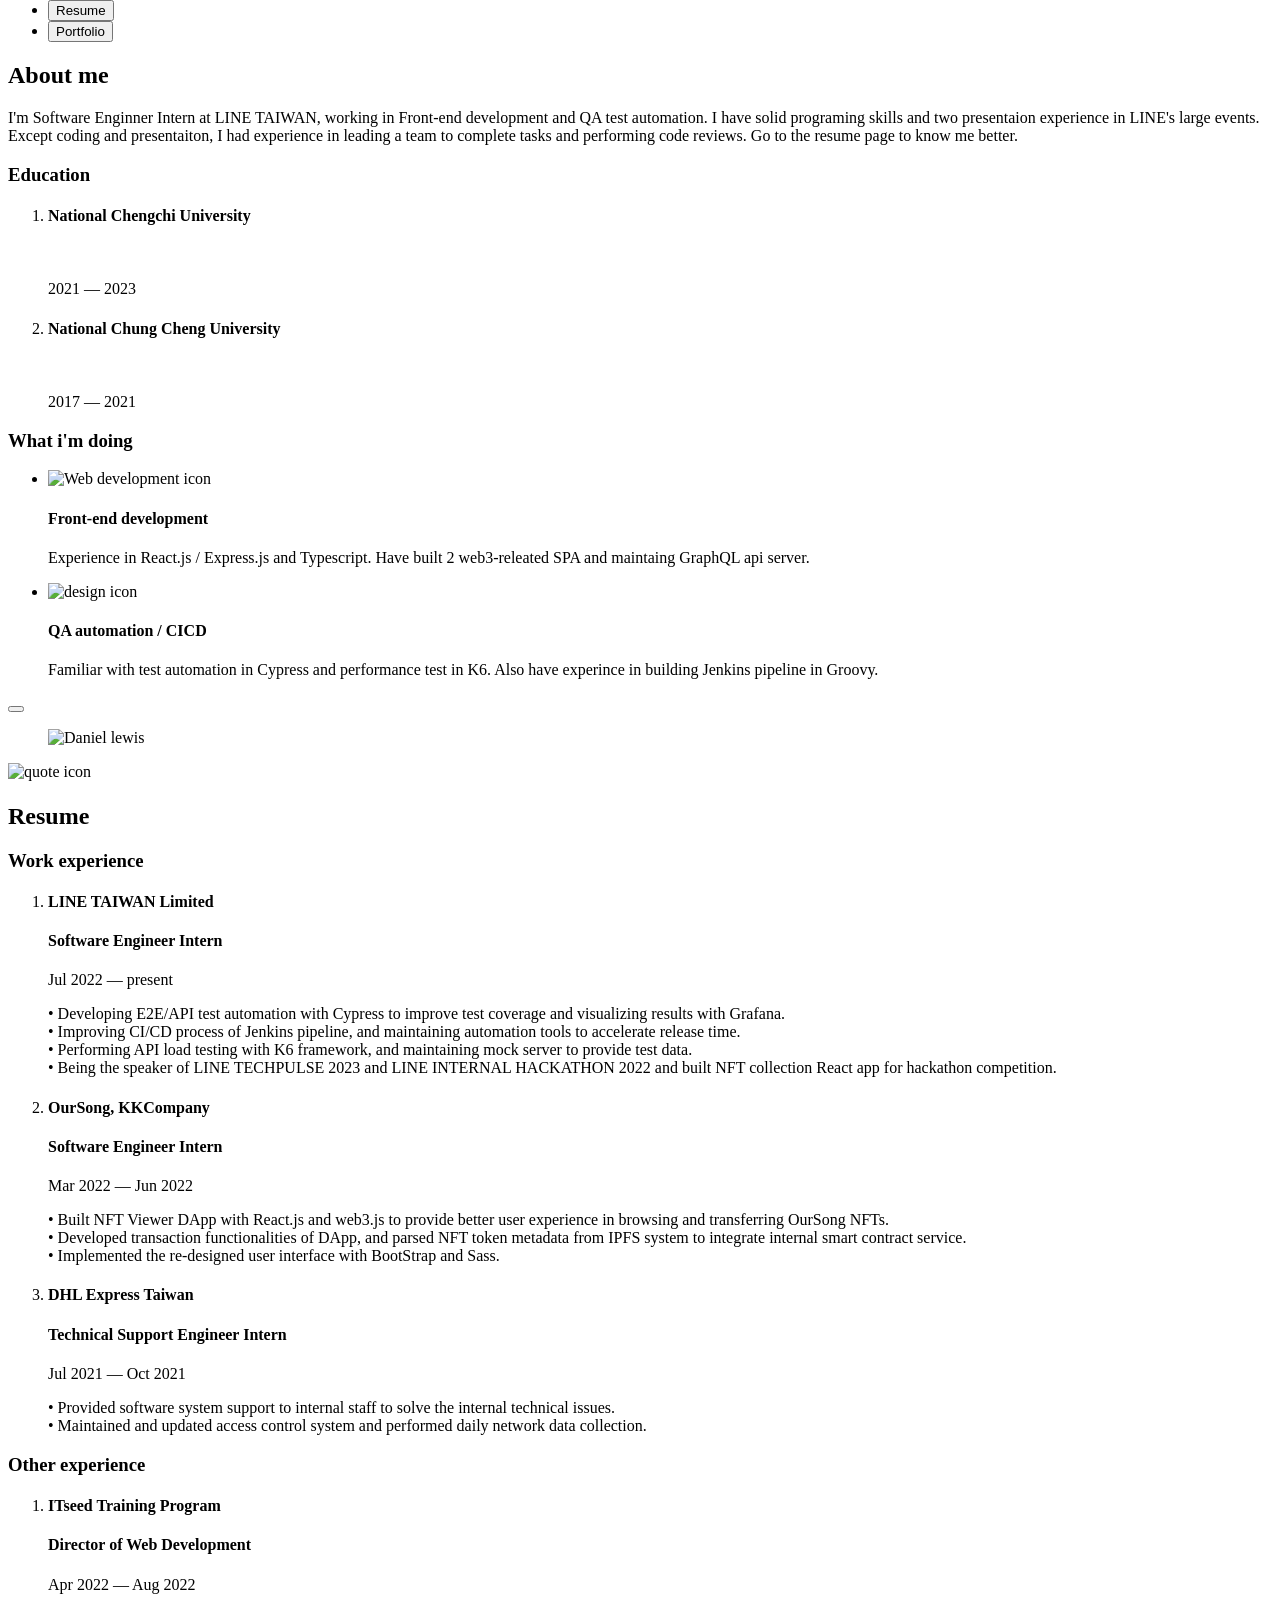
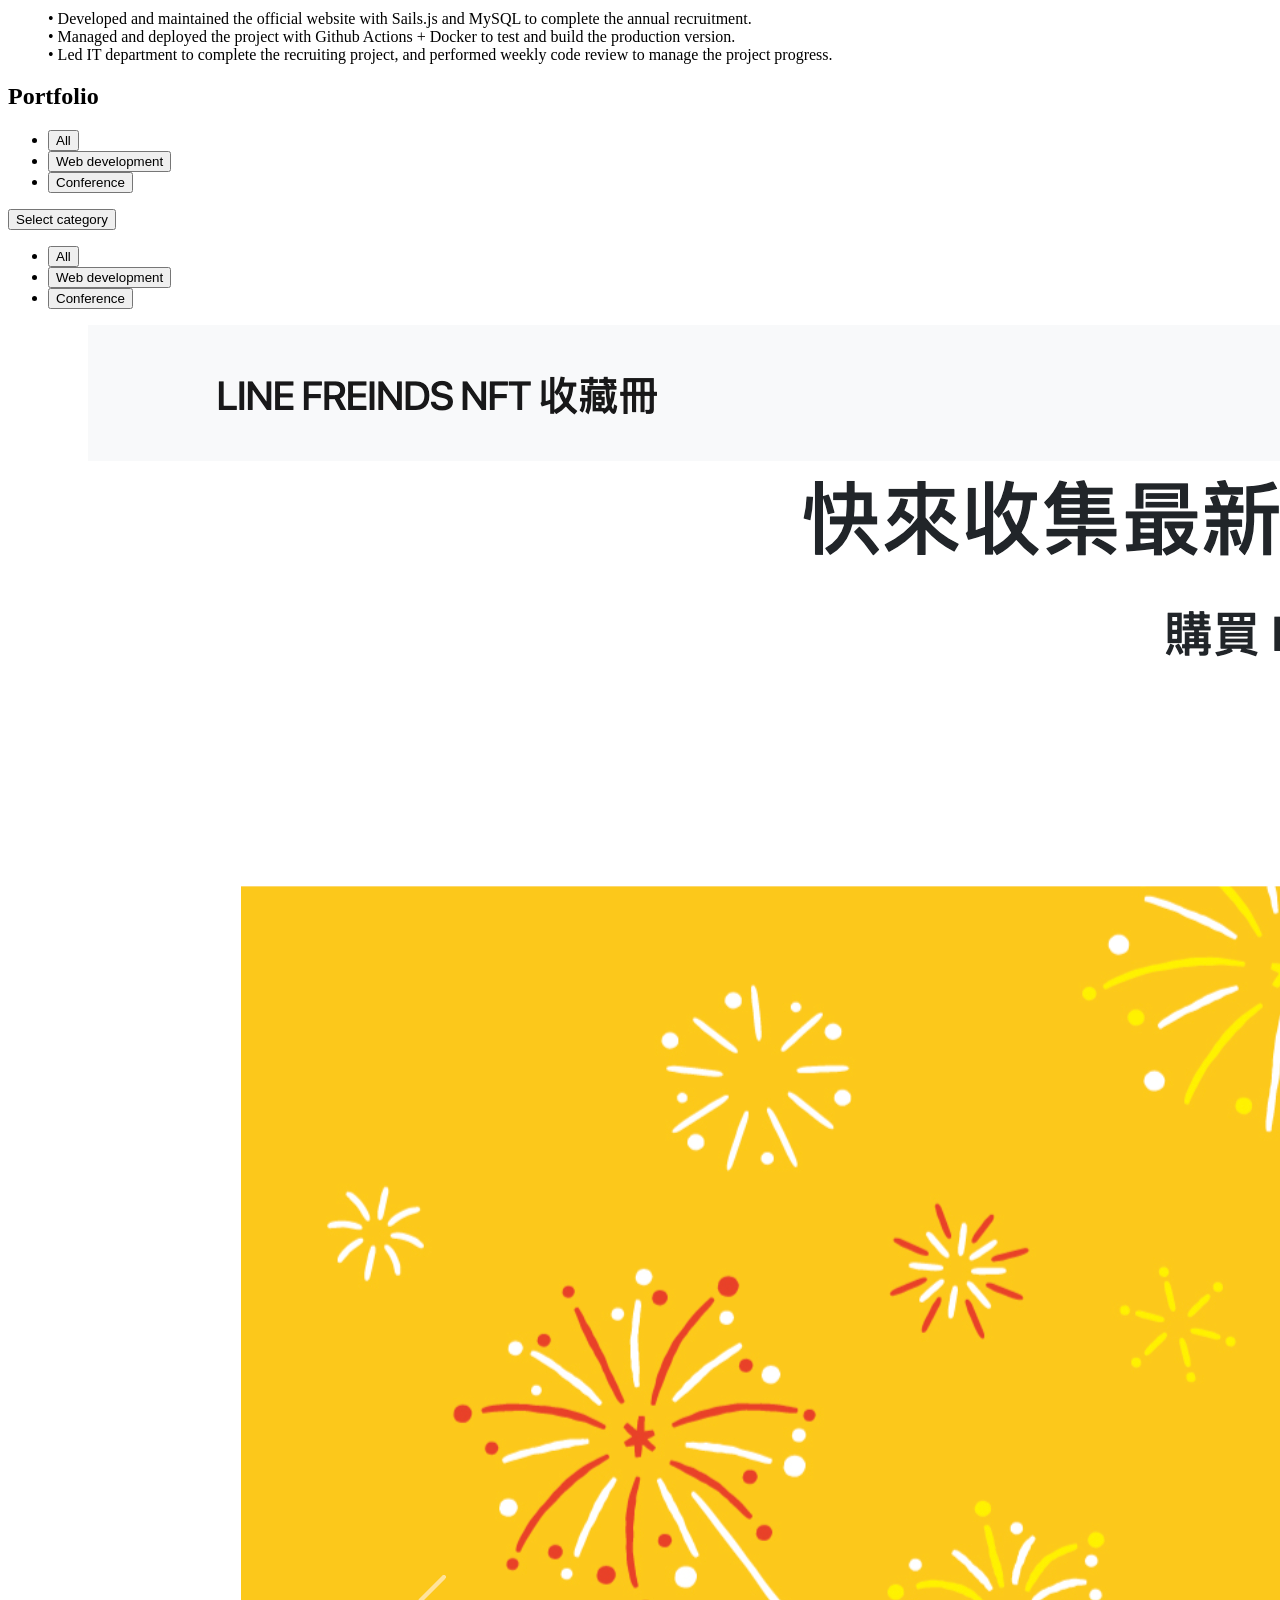
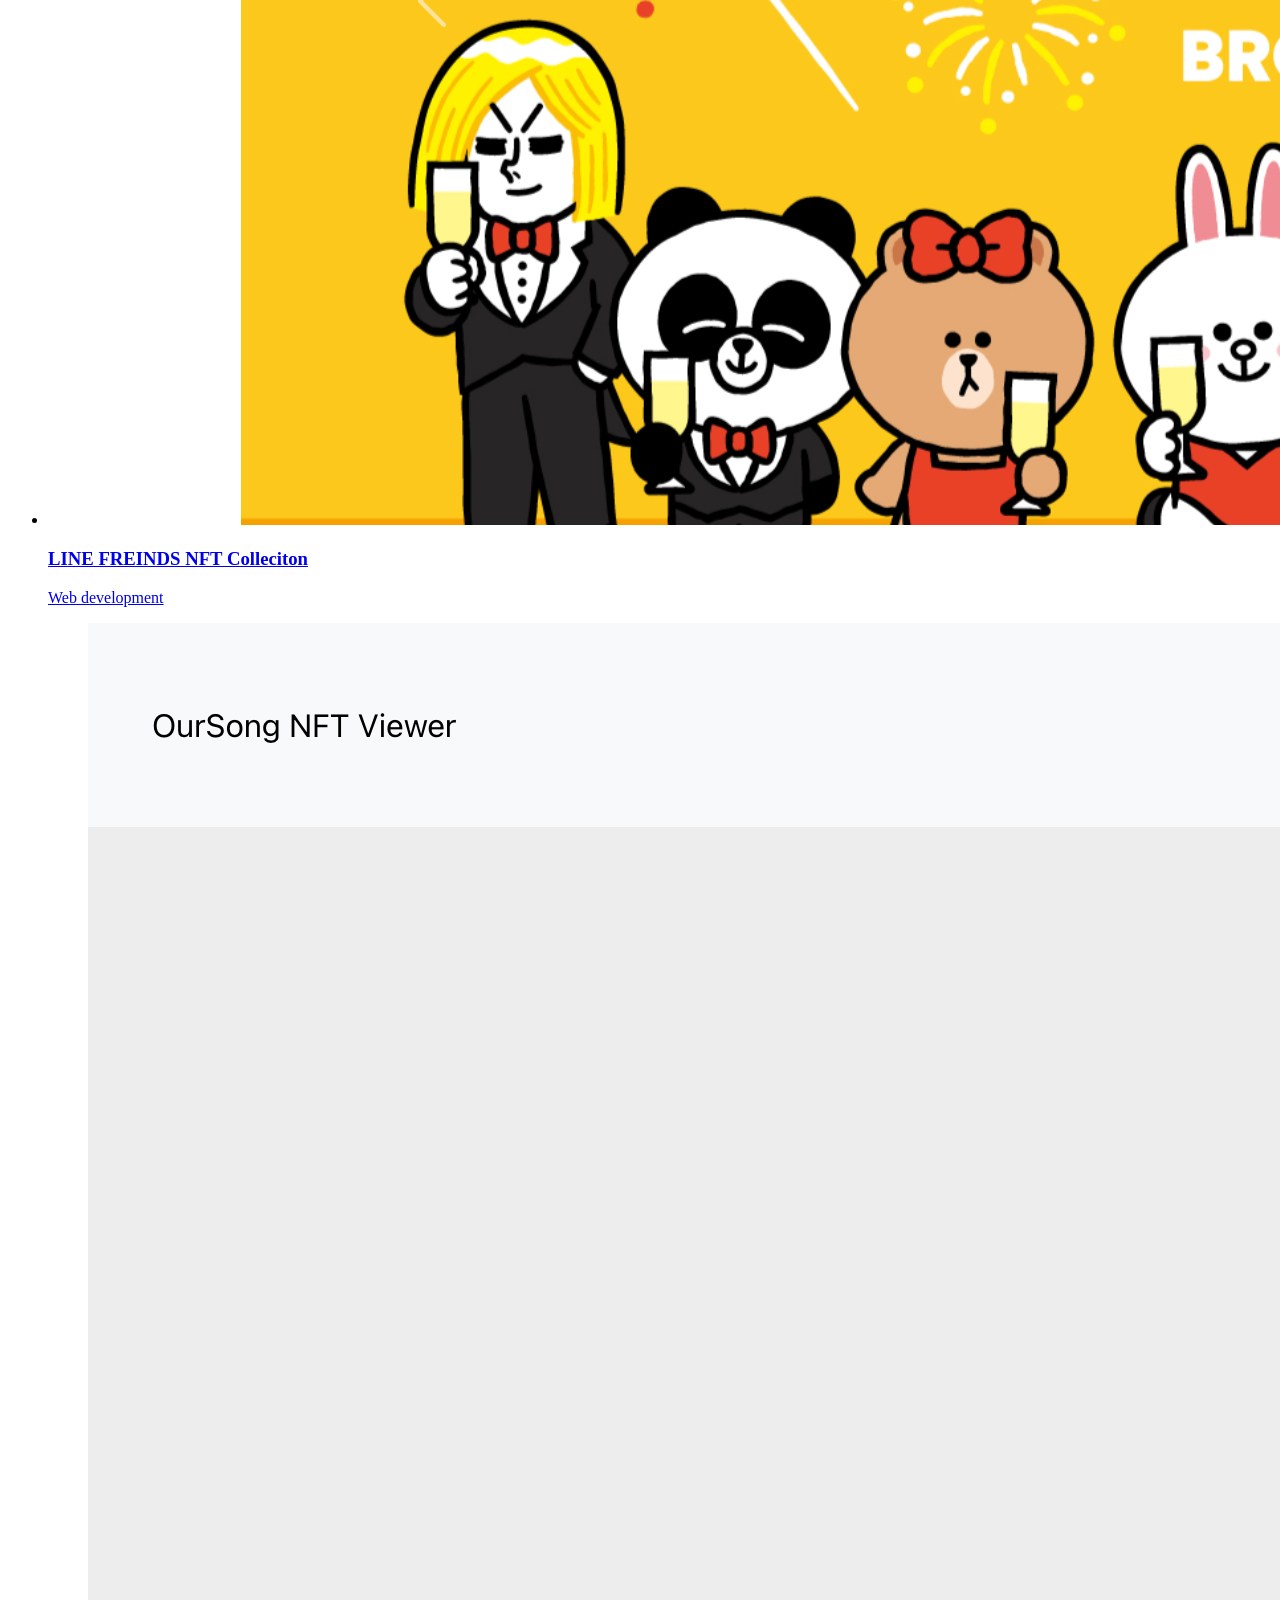
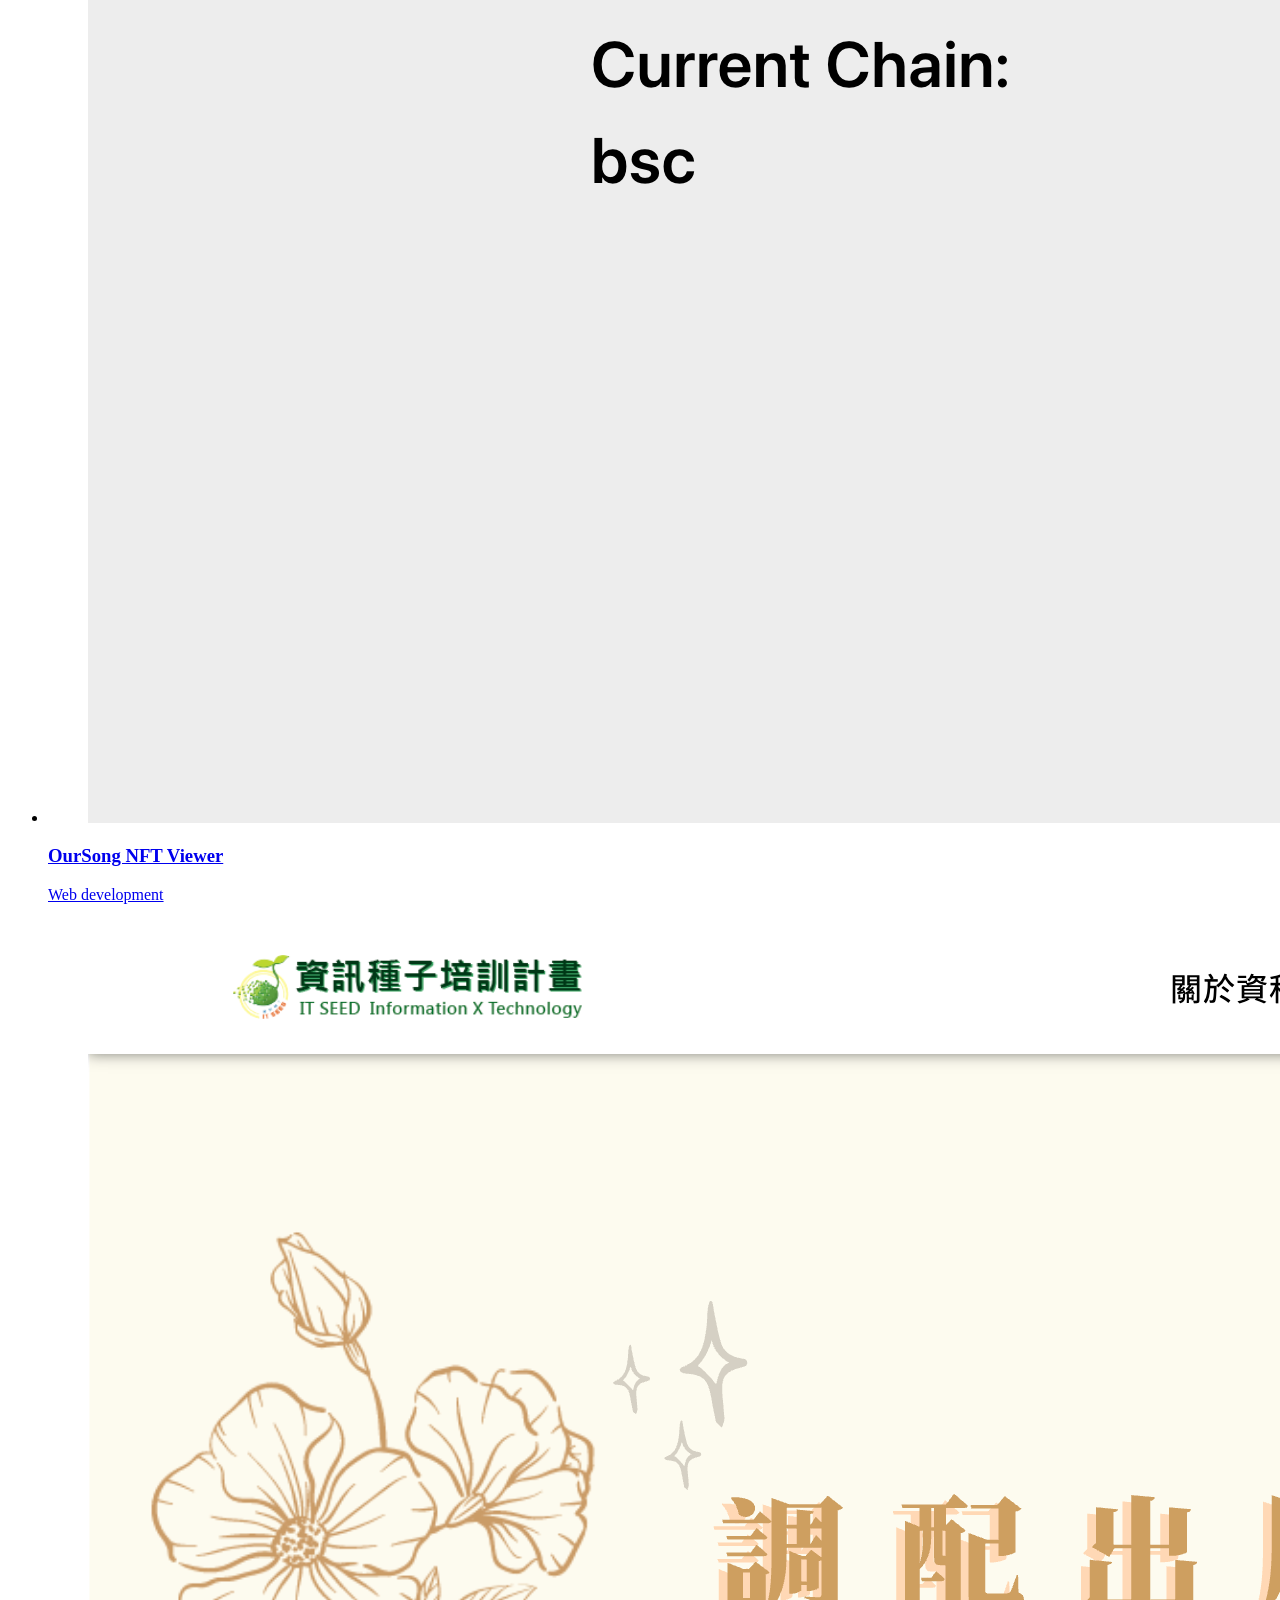
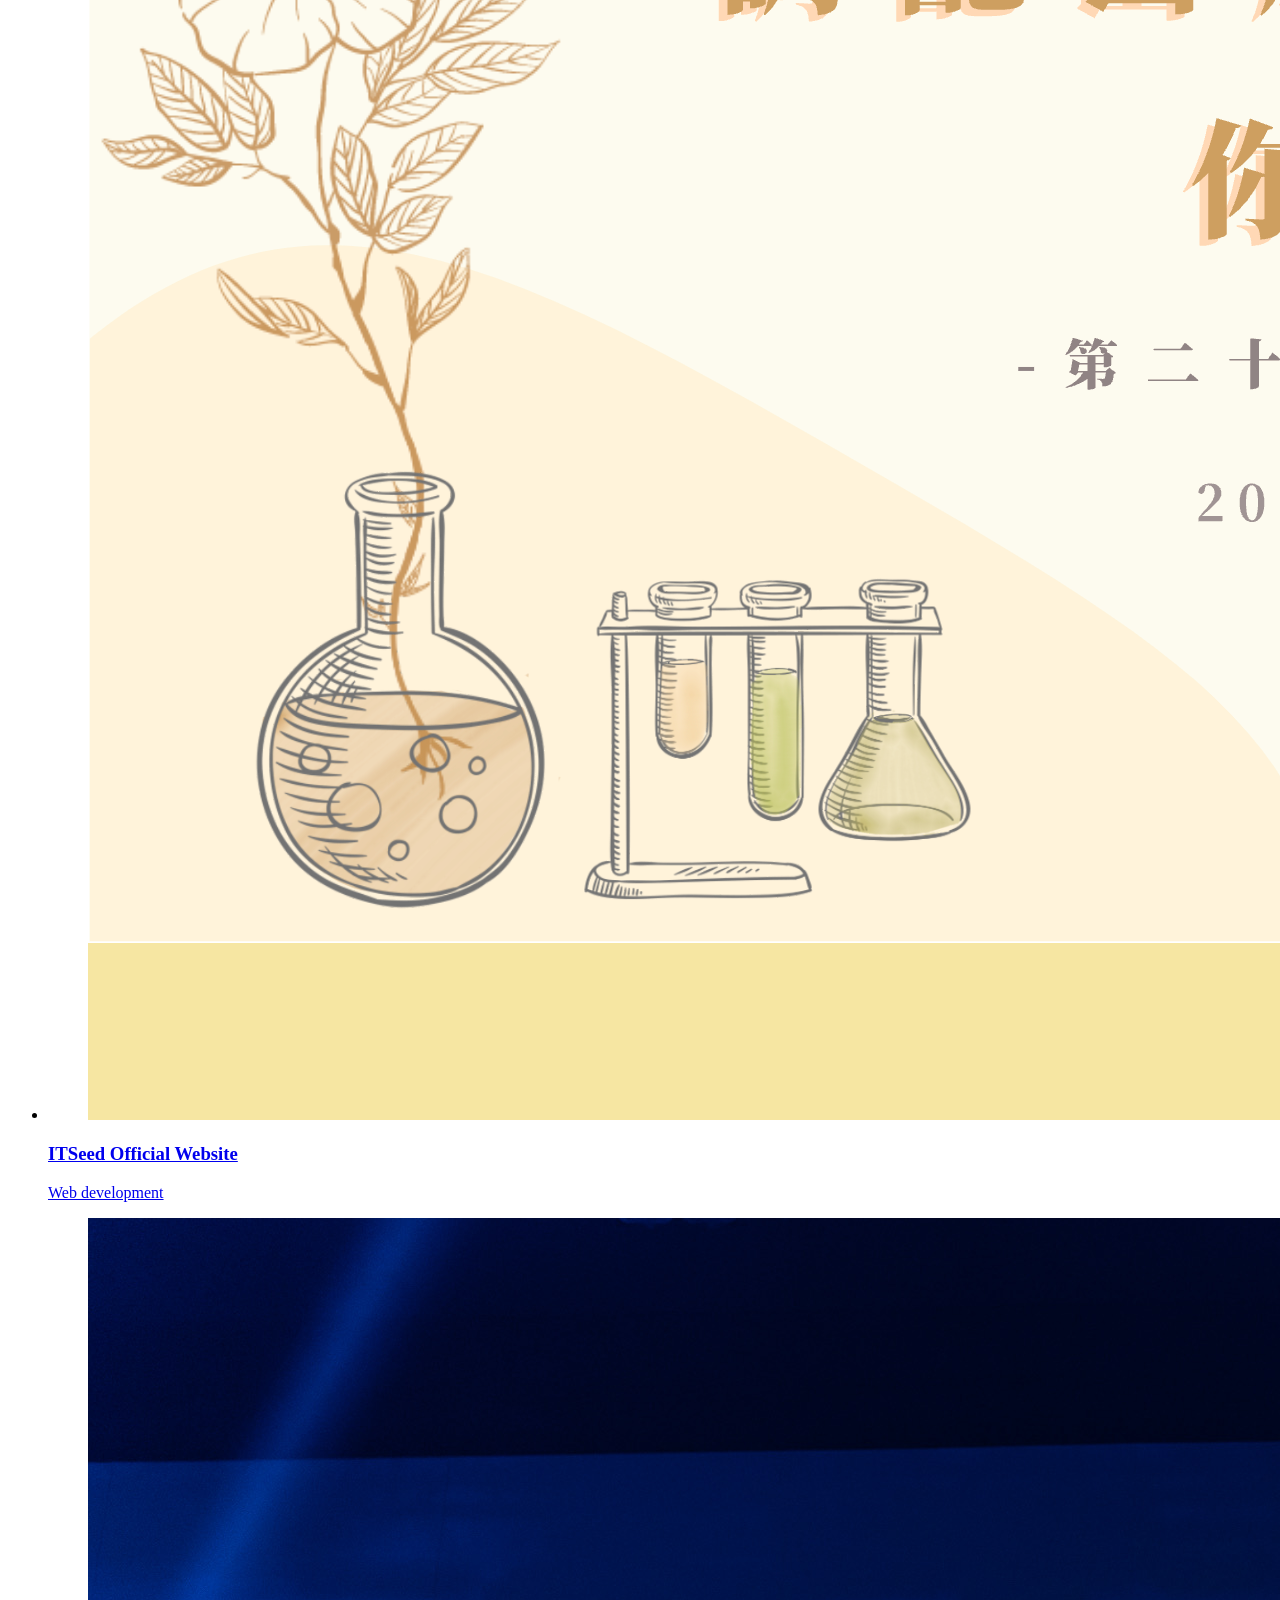
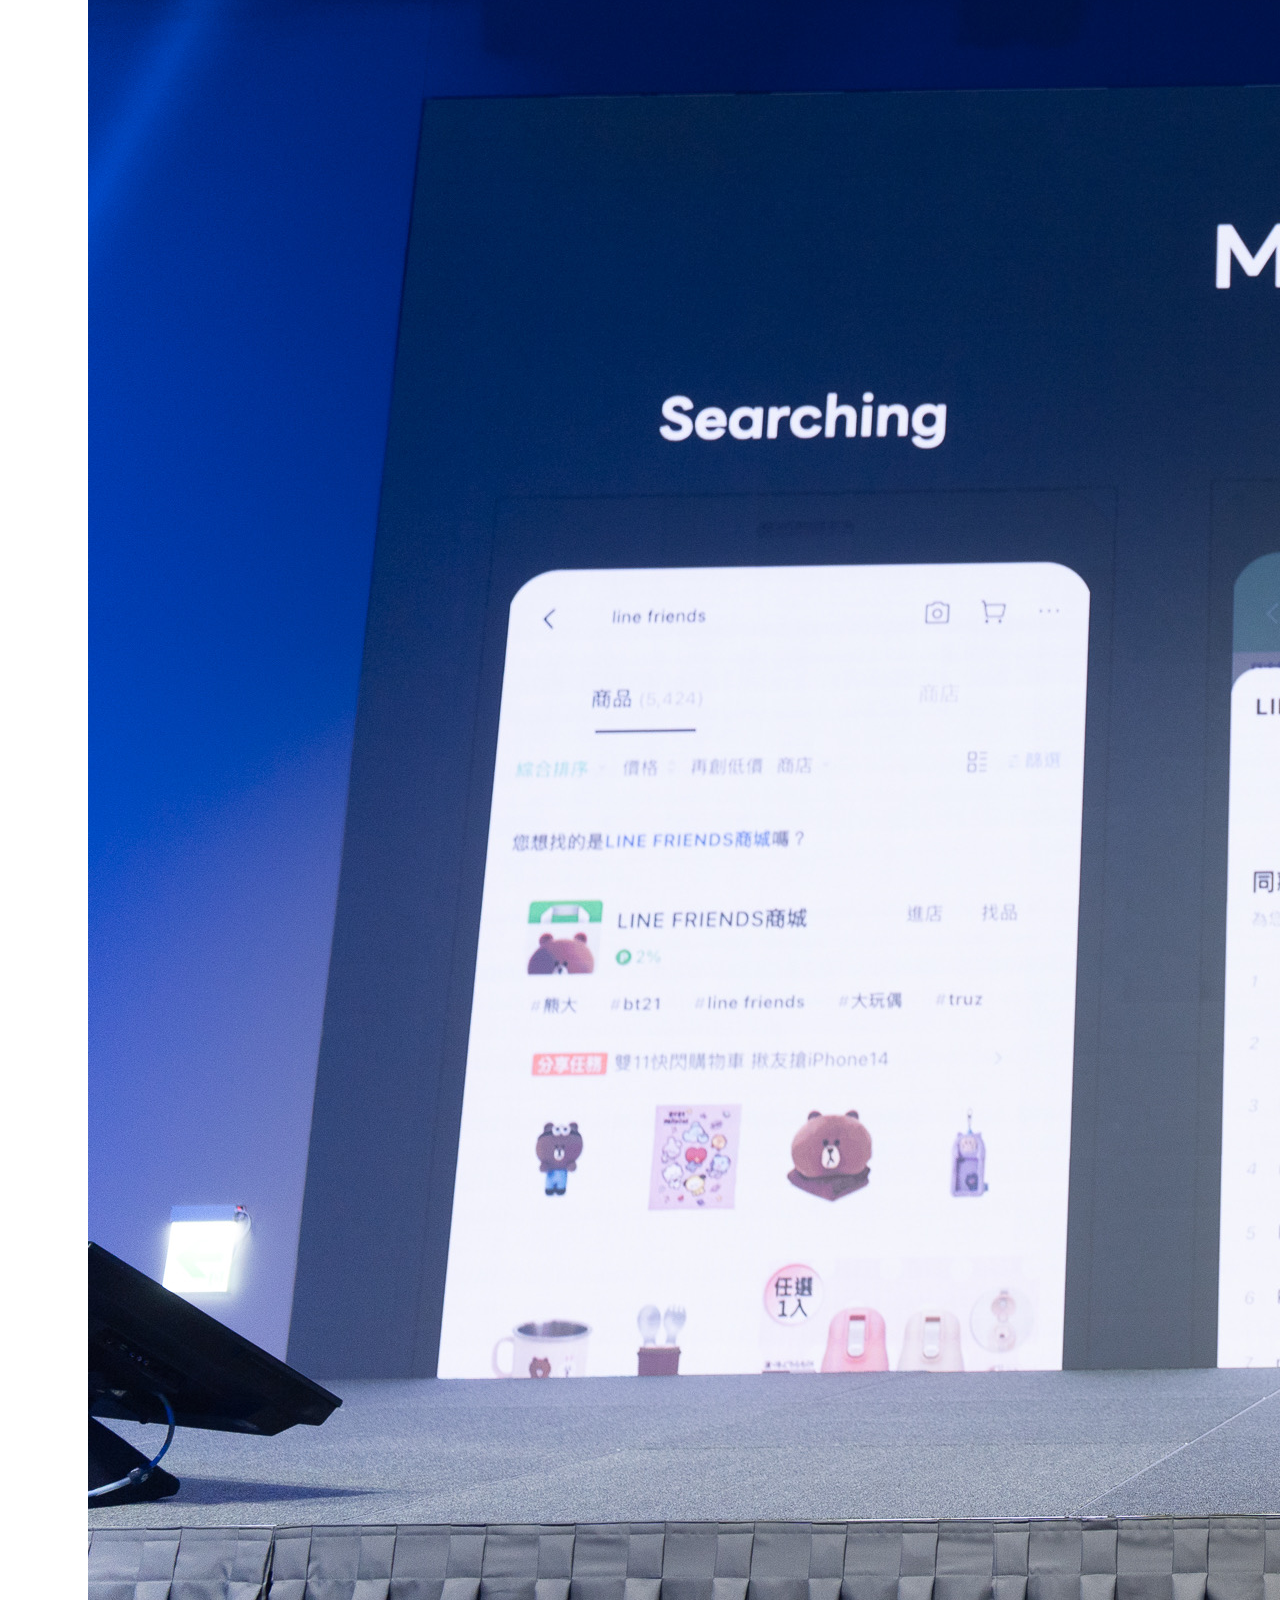
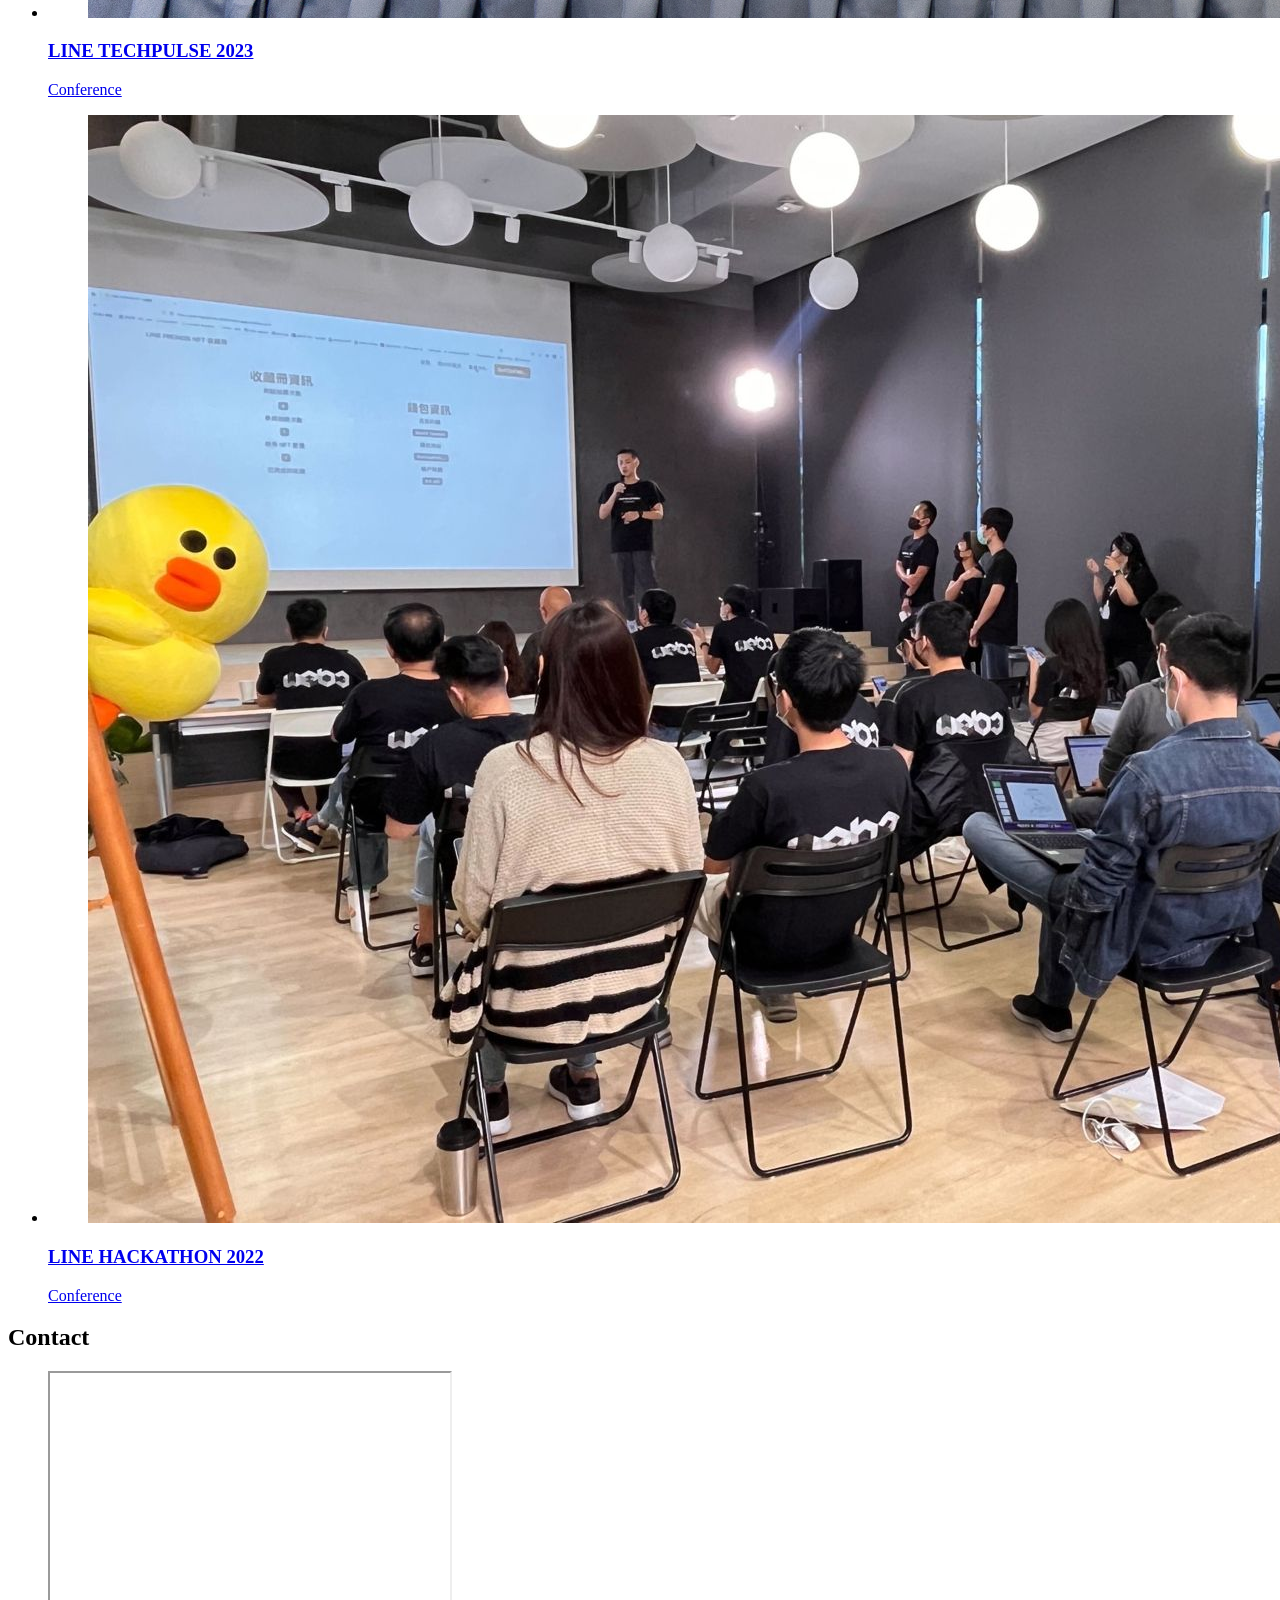
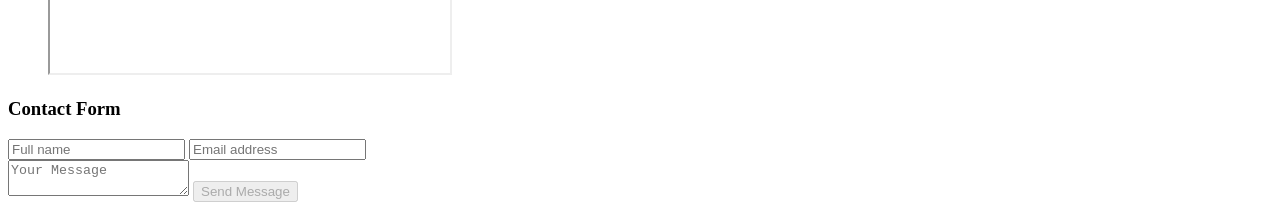
==== commit 10f2141d: "add photo" ====
--- a/index.html
+++ b/index.html
@@ -35,11 +35,15 @@
       <aside class="sidebar" data-sidebar>
         <div class="sidebar-info">
           <figure class="avatar-box">
-            <img src="./assets/images/jerry.JPG" alt="Jerry Lin" width="1000" />
+            <img
+              src="./assets/images/jerry.jpeg"
+              alt="Jerry Lin"
+              width="1000"
+            />
           </figure>
 
           <div class="info-content">
-            <h1 class="name" title="Richard hanrick">Jerry Lin</h1>
+            <h1 class="name" title="Jerry Lin">Jerry Lin</h1>
 
             <p class="title">Software Engineer Inter @LINE</p>
           </div>
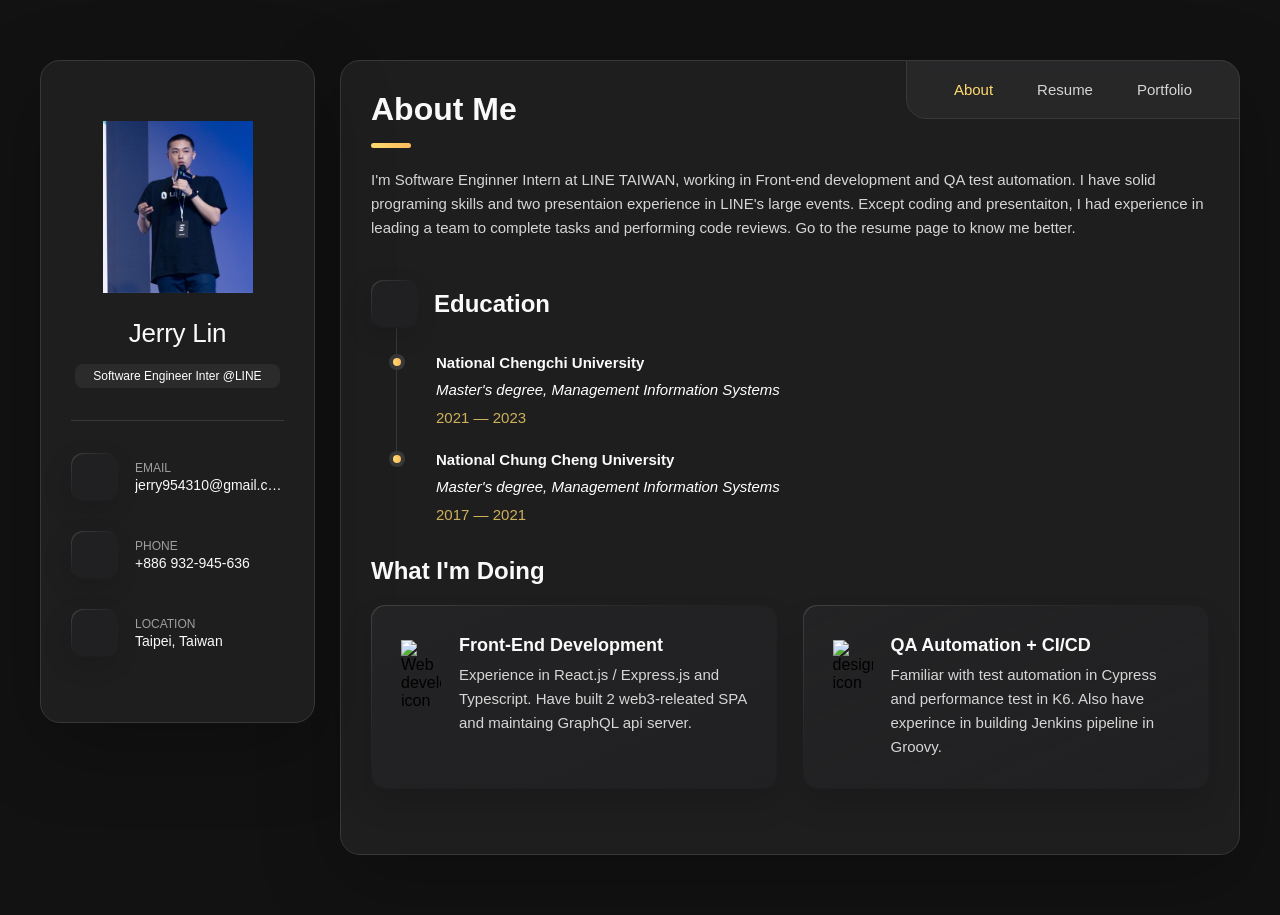
==== commit 47d462d4: "fix/ image naming" ====
--- a/index.html
+++ b/index.html
@@ -35,11 +35,7 @@
       <aside class="sidebar" data-sidebar>
         <div class="sidebar-info">
           <figure class="avatar-box">
-            <img
-              src="./assets/images/jerry.jpeg"
-              alt="Jerry Lin"
-              width="1000"
-            />
+            <img src="./assets/images/jerry.jpeg" alt="Jerry Lin" />
           </figure>
 
           <div class="info-content">
@@ -238,7 +234,7 @@
                 </div>
 
                 <div class="service-content-box">
-                  <h4 class="h4 service-item-title">QA automation / CICD</h4>
+                  <h4 class="h4 service-item-title">QA automation + CI/CD</h4>
 
                   <p class="service-item-text">
                     Familiar with test automation in Cypress and performance
@@ -474,7 +470,7 @@
                     </div>
 
                     <img
-                      src="./assets/images/oursongviewer.png"
+                      src="./assets/images/oursongviewer.jpeg"
                       alt="oursong NTF viewer"
                       loading="lazy"
                     />
@@ -498,7 +494,7 @@
                     </div>
 
                     <img
-                      src="./assets/images/itseedow.png"
+                      src="./assets/images/itseedow.jpeg"
                       alt="itseed"
                       loading="lazy"
                     />
--- a/assets/css/style.css
+++ b/assets/css/style.css
@@ -0,0 +1,2028 @@
+/*-----------------------------------*\
+  #style.css
+\*-----------------------------------*/
+
+/**
+ * copyright 2022 @codewithsadee
+ */
+
+/*-----------------------------------*\
+  #CUSTOM PROPERTY
+\*-----------------------------------*/
+
+:root {
+  /**
+   * colors
+   */
+
+  /* gradient */
+
+  --bg-gradient-onyx: linear-gradient(
+    to bottom right,
+    hsl(240, 1%, 25%) 3%,
+    hsl(0, 0%, 19%) 97%
+  );
+  --bg-gradient-jet: linear-gradient(
+      to bottom right,
+      hsla(240, 1%, 18%, 0.251) 0%,
+      hsla(240, 2%, 11%, 0) 100%
+    ),
+    hsl(240, 2%, 13%);
+  --bg-gradient-yellow-1: linear-gradient(
+    to bottom right,
+    hsl(45, 100%, 71%) 0%,
+    hsla(36, 100%, 69%, 0) 50%
+  );
+  --bg-gradient-yellow-2: linear-gradient(
+      135deg,
+      hsla(45, 100%, 71%, 0.251) 0%,
+      hsla(35, 100%, 68%, 0) 59.86%
+    ),
+    hsl(240, 2%, 13%);
+  --border-gradient-onyx: linear-gradient(
+    to bottom right,
+    hsl(0, 0%, 25%) 0%,
+    hsla(0, 0%, 25%, 0) 50%
+  );
+  --text-gradient-yellow: linear-gradient(
+    to right,
+    hsl(45, 100%, 72%),
+    hsl(35, 100%, 68%)
+  );
+
+  /* solid */
+
+  --jet: hsl(0, 0%, 22%);
+  --onyx: hsl(240, 1%, 17%);
+  --eerie-black-1: hsl(240, 2%, 13%);
+  --eerie-black-2: hsl(240, 2%, 12%);
+  --smoky-black: hsl(0, 0%, 7%);
+  --white-1: hsl(0, 0%, 100%);
+  --white-2: hsl(0, 0%, 98%);
+  --orange-yellow-crayola: hsl(45, 100%, 72%);
+  --vegas-gold: hsl(45, 54%, 58%);
+  --light-gray: hsl(0, 0%, 84%);
+  --light-gray-70: hsla(0, 0%, 84%, 0.7);
+  --bittersweet-shimmer: hsl(0, 43%, 51%);
+
+  /**
+   * typography
+   */
+
+  /* font-family */
+  --ff-poppins: "Poppins", sans-serif;
+
+  /* font-size */
+  --fs-1: 24px;
+  --fs-2: 18px;
+  --fs-3: 17px;
+  --fs-4: 16px;
+  --fs-5: 15px;
+  --fs-6: 14px;
+  --fs-7: 13px;
+  --fs-8: 11px;
+
+  /* font-weight */
+  --fw-300: 300;
+  --fw-400: 400;
+  --fw-500: 500;
+  --fw-600: 600;
+
+  /**
+   * shadow
+   */
+
+  --shadow-1: -4px 8px 24px hsla(0, 0%, 0%, 0.25);
+  --shadow-2: 0 16px 30px hsla(0, 0%, 0%, 0.25);
+  --shadow-3: 0 16px 40px hsla(0, 0%, 0%, 0.25);
+  --shadow-4: 0 25px 50px hsla(0, 0%, 0%, 0.15);
+  --shadow-5: 0 24px 80px hsla(0, 0%, 0%, 0.25);
+
+  /**
+   * transition
+   */
+
+  --transition-1: 0.25s ease;
+  --transition-2: 0.5s ease-in-out;
+}
+
+/*-----------------------------------*\
+  #RESET
+\*-----------------------------------*/
+
+*,
+*::before,
+*::after {
+  margin: 0;
+  padding: 0;
+  box-sizing: border-box;
+}
+
+a {
+  text-decoration: none;
+}
+
+li {
+  list-style: none;
+}
+
+img,
+ion-icon,
+a,
+button,
+time,
+span {
+  display: block;
+}
+
+button {
+  font: inherit;
+  background: none;
+  border: none;
+  text-align: left;
+  cursor: pointer;
+}
+
+input,
+textarea {
+  display: block;
+  width: 100%;
+  background: none;
+  font: inherit;
+}
+
+::selection {
+  background: var(--orange-yellow-crayola);
+  color: var(--smoky-black);
+}
+
+:focus {
+  outline-color: var(--orange-yellow-crayola);
+}
+
+html {
+  font-family: var(--ff-poppins);
+}
+
+body {
+  background: var(--smoky-black);
+}
+
+/*-----------------------------------*\
+  #REUSED STYLE
+\*-----------------------------------*/
+
+.sidebar,
+article {
+  background: var(--eerie-black-2);
+  border: 1px solid var(--jet);
+  border-radius: 20px;
+  padding: 15px;
+  box-shadow: var(--shadow-1);
+  z-index: 1;
+}
+
+.separator {
+  width: 100%;
+  height: 1px;
+  background: var(--jet);
+  margin: 16px 0;
+}
+
+.icon-box {
+  position: relative;
+  background: var(--border-gradient-onyx);
+  width: 30px;
+  height: 30px;
+  border-radius: 8px;
+  display: flex;
+  justify-content: center;
+  align-items: center;
+  font-size: 16px;
+  color: var(--orange-yellow-crayola);
+  box-shadow: var(--shadow-1);
+  z-index: 1;
+}
+
+.icon-box::before {
+  content: "";
+  position: absolute;
+  inset: 1px;
+  background: var(--eerie-black-1);
+  border-radius: inherit;
+  z-index: -1;
+}
+
+.icon-box ion-icon {
+  --ionicon-stroke-width: 35px;
+}
+
+article {
+  display: none;
+}
+
+article.active {
+  display: block;
+  animation: fade 0.5s ease backwards;
+}
+
+@keyframes fade {
+  0% {
+    opacity: 0;
+  }
+  100% {
+    opacity: 1;
+  }
+}
+
+.h2,
+.h3,
+.h4,
+.h5 {
+  color: var(--white-2);
+  text-transform: capitalize;
+}
+
+.h2 {
+  font-size: var(--fs-1);
+}
+
+.h3 {
+  font-size: var(--fs-2);
+}
+
+.h4 {
+  font-size: var(--fs-4);
+}
+
+.h5 {
+  font-size: var(--fs-7);
+  font-weight: var(--fw-500);
+}
+
+.article-title {
+  position: relative;
+  padding-bottom: 7px;
+}
+
+.article-title::after {
+  content: "";
+  position: absolute;
+  bottom: 0;
+  left: 0;
+  width: 30px;
+  height: 3px;
+  background: var(--text-gradient-yellow);
+  border-radius: 3px;
+}
+
+.has-scrollbar::-webkit-scrollbar {
+  width: 5px; /* for vertical scrollbar */
+  height: 5px; /* for horizontal scrollbar */
+}
+
+.has-scrollbar::-webkit-scrollbar-track {
+  background: var(--onyx);
+  border-radius: 5px;
+}
+
+.has-scrollbar::-webkit-scrollbar-thumb {
+  background: var(--orange-yellow-crayola);
+  border-radius: 5px;
+}
+
+.has-scrollbar::-webkit-scrollbar-button {
+  width: 20px;
+}
+
+.content-card {
+  position: relative;
+  background: var(--border-gradient-onyx);
+  padding: 15px;
+  padding-top: 45px;
+  border-radius: 14px;
+  box-shadow: var(--shadow-2);
+  cursor: pointer;
+  z-index: 1;
+}
+
+.content-card::before {
+  content: "";
+  position: absolute;
+  inset: 1px;
+  background: var(--bg-gradient-jet);
+  border-radius: inherit;
+  z-index: -1;
+}
+
+/*-----------------------------------*\
+  #MAIN
+\*-----------------------------------*/
+
+main {
+  margin: 15px 12px;
+  margin-bottom: 75px;
+  min-width: 259px;
+}
+
+/*-----------------------------------*\
+  #SIDEBAR
+\*-----------------------------------*/
+
+.sidebar {
+  margin-bottom: 15px;
+  max-height: 112px;
+  overflow: hidden;
+  transition: var(--transition-2);
+}
+
+.sidebar.active {
+  max-height: 405px;
+}
+
+.sidebar-info {
+  position: relative;
+  display: flex;
+  justify-content: flex-start;
+  align-items: center;
+  gap: 15px;
+}
+
+.avatar-box {
+  background: var(--bg-gradient-onyx);
+  border-radius: 30px;
+}
+
+.info-content .name {
+  color: var(--white-2);
+  font-size: var(--fs-3);
+  font-weight: var(--fw-500);
+  letter-spacing: -0.25px;
+  margin-bottom: 10px;
+}
+
+.info-content .title {
+  color: var(--white-1);
+  background: var(--onyx);
+  font-size: var(--fs-8);
+  font-weight: var(--fw-300);
+  width: max-content;
+  padding: 3px 12px;
+  border-radius: 8px;
+}
+
+.info_more-btn {
+  position: absolute;
+  top: -15px;
+  right: -15px;
+  border-radius: 0 15px;
+  font-size: 13px;
+  color: var(--orange-yellow-crayola);
+  background: var(--border-gradient-onyx);
+  padding: 10px;
+  box-shadow: var(--shadow-2);
+  transition: var(--transition-1);
+  z-index: 1;
+}
+
+.info_more-btn::before {
+  content: "";
+  position: absolute;
+  inset: 1px;
+  border-radius: inherit;
+  background: var(--bg-gradient-jet);
+  transition: var(--transition-1);
+  z-index: -1;
+}
+
+.info_more-btn:hover,
+.info_more-btn:focus {
+  background: var(--bg-gradient-yellow-1);
+}
+
+.info_more-btn:hover::before,
+.info_more-btn:focus::before {
+  background: var(--bg-gradient-yellow-2);
+}
+
+.info_more-btn span {
+  display: none;
+}
+
+.sidebar-info_more {
+  opacity: 0;
+  visibility: hidden;
+  transition: var(--transition-2);
+}
+
+.sidebar.active .sidebar-info_more {
+  opacity: 1;
+  visibility: visible;
+}
+
+.contacts-list {
+  display: grid;
+  grid-template-columns: 1fr;
+  gap: 16px;
+}
+
+.contact-item {
+  min-width: 100%;
+  display: flex;
+  align-items: center;
+  gap: 16px;
+}
+
+.contact-info {
+  max-width: calc(100% - 46px);
+  width: calc(100% - 46px);
+}
+
+.contact-title {
+  color: var(--light-gray-70);
+  font-size: var(--fs-8);
+  text-transform: uppercase;
+  margin-bottom: 2px;
+}
+
+.contact-info :is(.contact-link, time, address) {
+  color: var(--white-2);
+  font-size: var(--fs-7);
+}
+
+.contact-info address {
+  font-style: normal;
+}
+
+.social-list {
+  display: flex;
+  justify-content: flex-start;
+  align-items: center;
+  gap: 15px;
+  padding-bottom: 4px;
+  padding-left: 7px;
+}
+
+.social-item .social-link {
+  color: var(--light-gray-70);
+  font-size: 18px;
+}
+
+.social-item .social-link:hover {
+  color: var(--light-gray);
+}
+
+/*-----------------------------------*\
+  #NAVBAR
+\*-----------------------------------*/
+
+.navbar {
+  position: fixed;
+  bottom: 0;
+  left: 0;
+  width: 100%;
+  background: hsla(240, 1%, 17%, 0.75);
+  backdrop-filter: blur(10px);
+  border: 1px solid var(--jet);
+  border-radius: 12px 12px 0 0;
+  box-shadow: var(--shadow-2);
+  z-index: 5;
+}
+
+.navbar-list {
+  display: flex;
+  flex-wrap: wrap;
+  justify-content: center;
+  align-items: center;
+  padding: 0 10px;
+}
+
+.navbar-link {
+  color: var(--light-gray);
+  font-size: var(--fs-8);
+  padding: 20px 7px;
+  transition: color var(--transition-1);
+}
+
+.navbar-link:hover,
+.navbar-link:focus {
+  color: var(--light-gray-70);
+}
+
+.navbar-link.active {
+  color: var(--orange-yellow-crayola);
+}
+
+/*-----------------------------------*\
+  #ABOUT
+\*-----------------------------------*/
+
+.about .article-title {
+  margin-bottom: 15px;
+}
+
+.about-text {
+  color: var(--light-gray);
+  font-size: var(--fs-6);
+  font-weight: var(--fw-300);
+  line-height: 1.6;
+}
+
+.about-text p {
+  margin-bottom: 15px;
+}
+
+/**
+ * #service 
+ */
+
+.service {
+  margin-bottom: 35px;
+}
+
+.service-title {
+  margin-bottom: 20px;
+}
+
+.service-list {
+  display: grid;
+  grid-template-columns: 1fr;
+  gap: 20px;
+}
+
+.service-item {
+  position: relative;
+  background: var(--border-gradient-onyx);
+  padding: 20px;
+  border-radius: 14px;
+  box-shadow: var(--shadow-2);
+  z-index: 1;
+}
+
+.service-item::before {
+  content: "";
+  position: absolute;
+  inset: 1px;
+  background: var(--bg-gradient-jet);
+  border-radius: inherit;
+  z-index: -1;
+}
+
+.service-icon-box {
+  margin-bottom: 10px;
+}
+
+.service-icon-box img {
+  margin: auto;
+}
+
+.service-content-box {
+  text-align: center;
+}
+
+.service-item-title {
+  margin-bottom: 7px;
+}
+
+.service-item-text {
+  color: var(--light-gray);
+  font-size: var(--fs-6);
+  font-weight: var(--fw-3);
+  line-height: 1.6;
+}
+
+/**
+ * #testimonials 
+ */
+
+.testimonials {
+  margin-bottom: 30px;
+}
+
+.testimonials-title {
+  margin-bottom: 20px;
+}
+
+.testimonials-list {
+  display: flex;
+  justify-content: flex-start;
+  align-items: flex-start;
+  gap: 15px;
+  margin: 0 -15px;
+  padding: 25px 15px;
+  padding-bottom: 35px;
+  overflow-x: auto;
+  scroll-behavior: smooth;
+  overscroll-behavior-inline: contain;
+  scroll-snap-type: inline mandatory;
+}
+
+.testimonials-item {
+  min-width: 100%;
+  scroll-snap-align: center;
+}
+
+.testimonials-avatar-box {
+  position: absolute;
+  top: 0;
+  left: 0;
+  transform: translate(15px, -25px);
+  background: var(--bg-gradient-onyx);
+  border-radius: 14px;
+  box-shadow: var(--shadow-1);
+}
+
+.testimonials-item-title {
+  margin-bottom: 7px;
+}
+
+.testimonials-text {
+  color: var(--light-gray);
+  font-size: var(--fs-6);
+  font-weight: var(--fw-300);
+  line-height: 1.6;
+  display: -webkit-box;
+  line-clamp: 4;
+  -webkit-line-clamp: 4;
+  -webkit-box-orient: vertical;
+  overflow: hidden;
+}
+
+/**
+ * #testimonials-modal
+ */
+
+.modal-container {
+  position: fixed;
+  top: 0;
+  left: 0;
+  width: 100%;
+  height: 100%;
+  display: flex;
+  justify-content: center;
+  align-items: center;
+  overflow-y: auto;
+  overscroll-behavior: contain;
+  z-index: 20;
+  pointer-events: none;
+  visibility: hidden;
+}
+
+.modal-container::-webkit-scrollbar {
+  display: none;
+}
+
+.modal-container.active {
+  pointer-events: all;
+  visibility: visible;
+}
+
+.overlay {
+  position: fixed;
+  top: 0;
+  left: 0;
+  width: 100%;
+  height: 100vh;
+  background: hsl(0, 0%, 5%);
+  opacity: 0;
+  visibility: hidden;
+  pointer-events: none;
+  z-index: 1;
+  transition: var(--transition-1);
+}
+
+.overlay.active {
+  opacity: 0.8;
+  visibility: visible;
+  pointer-events: all;
+}
+
+.testimonials-modal {
+  background: var(--eerie-black-2);
+  position: relative;
+  padding: 15px;
+  margin: 15px 12px;
+  border: 1px solid var(--jet);
+  border-radius: 14px;
+  box-shadow: var(--shadow-5);
+  transform: scale(1.2);
+  opacity: 0;
+  transition: var(--transition-1);
+  z-index: 2;
+}
+
+.modal-container.active .testimonials-modal {
+  transform: scale(1);
+  opacity: 1;
+}
+
+.modal-close-btn {
+  position: absolute;
+  top: 15px;
+  right: 15px;
+  background: var(--onyx);
+  border-radius: 8px;
+  width: 32px;
+  height: 32px;
+  display: flex;
+  justify-content: center;
+  align-items: center;
+  color: var(--white-2);
+  font-size: 18px;
+  opacity: 0.7;
+}
+
+.modal-close-btn:hover,
+.modal-close-btn:focus {
+  opacity: 1;
+}
+
+.modal-close-btn ion-icon {
+  --ionicon-stroke-width: 50px;
+}
+
+.modal-avatar-box {
+  background: var(--bg-gradient-onyx);
+  width: max-content;
+  border-radius: 14px;
+  margin-bottom: 15px;
+  box-shadow: var(--shadow-2);
+}
+
+.modal-img-wrapper > img {
+  display: none;
+}
+
+.modal-title {
+  margin-bottom: 4px;
+}
+
+.modal-content time {
+  font-size: var(--fs-6);
+  color: var(--light-gray-70);
+  font-weight: var(--fw-300);
+  margin-bottom: 10px;
+}
+
+.modal-content p {
+  color: var(--light-gray);
+  font-size: var(--fs-6);
+  font-weight: var(--fw-300);
+  line-height: 1.6;
+}
+
+/**
+ * #clients 
+ */
+
+.clients {
+  margin-bottom: 15px;
+}
+
+.clients-list {
+  display: flex;
+  justify-content: flex-start;
+  align-items: flex-start;
+  gap: 15px;
+  margin: 0 -15px;
+  padding: 25px;
+  padding-bottom: 25px;
+  overflow-x: auto;
+  scroll-behavior: smooth;
+  overscroll-behavior-inline: contain;
+  scroll-snap-type: inline mandatory;
+  scroll-padding-inline: 25px;
+}
+
+.clients-item {
+  min-width: 50%;
+  scroll-snap-align: start;
+}
+
+.clients-item img {
+  width: 100%;
+  filter: grayscale(1);
+  transition: var(--transition-1);
+}
+
+.clients-item img:hover {
+  filter: grayscale(0);
+}
+
+/*-----------------------------------*\
+  #RESUME
+\*-----------------------------------*/
+
+.article-title {
+  margin-bottom: 30px;
+}
+
+/**
+ * education and experience 
+ */
+
+.timeline {
+  margin-bottom: 30px;
+}
+
+.timeline .title-wrapper {
+  display: flex;
+  align-items: center;
+  gap: 15px;
+  margin-bottom: 25px;
+}
+
+.timeline-list {
+  font-size: var(--fs-6);
+  margin-left: 45px;
+}
+
+.timeline-item {
+  position: relative;
+}
+
+.timeline-item:not(:last-child) {
+  margin-bottom: 20px;
+}
+
+.timeline-item-title {
+  font-size: var(--fs-6);
+  line-height: 1.3;
+  margin-bottom: 7px;
+}
+
+.timeline-list span {
+  color: var(--vegas-gold);
+  font-weight: var(--fw-400);
+  line-height: 1.6;
+}
+
+.timeline-item:not(:last-child)::before {
+  content: "";
+  position: absolute;
+  top: -25px;
+  left: -30px;
+  width: 1px;
+  height: calc(100% + 50px);
+  background: var(--jet);
+}
+
+.timeline-item::after {
+  content: "";
+  position: absolute;
+  top: 5px;
+  left: -33px;
+  height: 6px;
+  width: 6px;
+  background: var(--text-gradient-yellow);
+  border-radius: 50%;
+  box-shadow: 0 0 0 4px var(--jet);
+}
+
+.timeline-text {
+  color: var(--light-gray);
+  font-weight: var(--fw-300);
+  line-height: 1.6;
+}
+
+/**
+ * skills 
+ */
+
+.skills-title {
+  margin-bottom: 20px;
+}
+
+.skills-list {
+  padding: 20px;
+}
+
+.skills-item:not(:last-child) {
+  margin-bottom: 15px;
+}
+
+.skill .title-wrapper {
+  display: flex;
+  align-items: center;
+  gap: 5px;
+  margin-bottom: 8px;
+}
+
+.skill .title-wrapper data {
+  color: var(--light-gray);
+  font-size: var(--fs-7);
+  font-weight: var(--fw-300);
+}
+
+.skill-progress-bg {
+  background: var(--jet);
+  width: 100%;
+  height: 8px;
+  border-radius: 10px;
+}
+
+.skill-progress-fill {
+  background: var(--text-gradient-yellow);
+  height: 100%;
+  border-radius: inherit;
+}
+
+/*-----------------------------------*\
+  #PORTFOLIO
+\*-----------------------------------*/
+
+.filter-list {
+  display: none;
+}
+
+.filter-select-box {
+  position: relative;
+  margin-bottom: 25px;
+}
+
+.filter-select {
+  background: var(--eerie-black-2);
+  color: var(--light-gray);
+  display: flex;
+  justify-content: space-between;
+  align-items: center;
+  width: 100%;
+  padding: 12px 16px;
+  border: 1px solid var(--jet);
+  border-radius: 14px;
+  font-size: var(--fs-6);
+  font-weight: var(--fw-300);
+}
+
+.filter-select.active .select-icon {
+  transform: rotate(0.5turn);
+}
+
+.select-list {
+  background: var(--eerie-black-2);
+  position: absolute;
+  top: calc(100% + 6px);
+  width: 100%;
+  padding: 6px;
+  border: 1px solid var(--jet);
+  border-radius: 14px;
+  z-index: 2;
+  opacity: 0;
+  visibility: hidden;
+  pointer-events: none;
+  transition: 0.15s ease-in-out;
+}
+
+.filter-select.active + .select-list {
+  opacity: 1;
+  visibility: visible;
+  pointer-events: all;
+}
+
+.select-item button {
+  background: var(--eerie-black-2);
+  color: var(--light-gray);
+  font-size: var(--fs-6);
+  font-weight: var(--fw-300);
+  text-transform: capitalize;
+  width: 100%;
+  padding: 8px 10px;
+  border-radius: 8px;
+}
+
+.select-item button:hover {
+  --eerie-black-2: hsl(240, 2%, 20%);
+}
+
+.project-list {
+  display: grid;
+  grid-template-columns: 1fr;
+  gap: 30px;
+  margin-bottom: 10px;
+}
+
+.project-item {
+  display: none;
+}
+
+.project-item.active {
+  display: block;
+  animation: scaleUp 0.25s ease forwards;
+}
+
+@keyframes scaleUp {
+  0% {
+    transform: scale(0.5);
+  }
+  100% {
+    transform: scale(1);
+  }
+}
+
+.project-item > a {
+  width: 100%;
+}
+
+.project-img {
+  position: relative;
+  width: 100%;
+  height: 200px;
+  border-radius: 16px;
+  overflow: hidden;
+  margin-bottom: 15px;
+}
+
+.project-img::before {
+  content: "";
+  position: absolute;
+  top: 0;
+  left: 0;
+  width: 100%;
+  height: 100%;
+  background: transparent;
+  z-index: 1;
+  transition: var(--transition-1);
+}
+
+.project-item > a:hover .project-img::before {
+  background: hsla(0, 0%, 0%, 0.5);
+}
+
+.project-item-icon-box {
+  --scale: 0.8;
+
+  background: var(--jet);
+  color: var(--orange-yellow-crayola);
+  position: absolute;
+  top: 50%;
+  left: 50%;
+  transform: translate(-50%, -50%) scale(var(--scale));
+  font-size: 20px;
+  padding: 18px;
+  border-radius: 12px;
+  opacity: 0;
+  z-index: 1;
+  transition: var(--transition-1);
+}
+
+.project-item > a:hover .project-item-icon-box {
+  --scale: 1;
+  opacity: 1;
+}
+
+.project-item-icon-box ion-icon {
+  --ionicon-stroke-width: 50px;
+}
+
+.project-img img {
+  width: 100%;
+  height: 100%;
+  object-fit: cover;
+  transition: var(--transition-1);
+}
+
+.project-item > a:hover img {
+  transform: scale(1.1);
+}
+
+.project-title,
+.project-category {
+  margin-left: 10px;
+}
+
+.project-title {
+  color: var(--white-2);
+  font-size: var(--fs-5);
+  font-weight: var(--fw-400);
+  text-transform: capitalize;
+  line-height: 1.3;
+}
+
+.project-category {
+  color: var(--light-gray-70);
+  font-size: var(--fs-6);
+  font-weight: var(--fw-300);
+}
+
+/*-----------------------------------*\
+  #BLOG
+\*-----------------------------------*/
+
+.blog-posts {
+  margin-bottom: 10px;
+}
+
+.blog-posts-list {
+  display: grid;
+  grid-template-columns: 1fr;
+  gap: 20px;
+}
+
+.blog-post-item > a {
+  position: relative;
+  background: var(--border-gradient-onyx);
+  height: 100%;
+  box-shadow: var(--shadow-4);
+  border-radius: 16px;
+  z-index: 1;
+}
+
+.blog-post-item > a::before {
+  content: "";
+  position: absolute;
+  inset: 1px;
+  border-radius: inherit;
+  background: var(--eerie-black-1);
+  z-index: -1;
+}
+
+.blog-banner-box {
+  width: 100%;
+  height: 200px;
+  border-radius: 12px;
+  overflow: hidden;
+}
+
+.blog-banner-box img {
+  width: 100%;
+  height: 100%;
+  object-fit: cover;
+  transition: var(--transition-1);
+}
+
+.blog-post-item > a:hover .blog-banner-box img {
+  transform: scale(1.1);
+}
+
+.blog-content {
+  padding: 15px;
+}
+
+.blog-meta {
+  display: flex;
+  justify-content: flex-start;
+  align-items: center;
+  gap: 7px;
+  margin-bottom: 10px;
+}
+
+.blog-meta :is(.blog-category, time) {
+  color: var(--light-gray-70);
+  font-size: var(--fs-6);
+  font-weight: var(--fw-300);
+}
+
+.blog-meta .dot {
+  background: var(--light-gray-70);
+  width: 4px;
+  height: 4px;
+  border-radius: 4px;
+}
+
+.blog-item-title {
+  margin-bottom: 10px;
+  line-height: 1.3;
+  transition: var(--transition-1);
+}
+
+.blog-post-item > a:hover .blog-item-title {
+  color: var(--orange-yellow-crayola);
+}
+
+.blog-text {
+  color: var(--light-gray);
+  font-size: var(--fs-6);
+  font-weight: var(--fw-300);
+  line-height: 1.6;
+}
+
+/*-----------------------------------*\
+  #CONTACT
+\*-----------------------------------*/
+
+.mapbox {
+  position: relative;
+  height: 250px;
+  width: 100%;
+  border-radius: 16px;
+  margin-bottom: 30px;
+  border: 1px solid var(--jet);
+  overflow: hidden;
+}
+
+.mapbox figure {
+  height: 100%;
+}
+
+.mapbox iframe {
+  width: 100%;
+  height: 100%;
+  border: none;
+  filter: grayscale(1) invert(1);
+}
+
+.contact-form {
+  margin-bottom: 10px;
+}
+
+.form-title {
+  margin-bottom: 20px;
+}
+
+.input-wrapper {
+  display: grid;
+  grid-template-columns: 1fr;
+  gap: 25px;
+  margin-bottom: 25px;
+}
+
+.form-input {
+  color: var(--white-2);
+  font-size: var(--fs-6);
+  font-weight: var(--fw-400);
+  padding: 13px 20px;
+  border: 1px solid var(--jet);
+  border-radius: 14px;
+  outline: none;
+}
+
+.form-input::placeholder {
+  font-weight: var(--fw-500);
+}
+
+.form-input:focus {
+  border-color: var(--orange-yellow-crayola);
+}
+
+textarea.form-input {
+  min-height: 100px;
+  height: 120px;
+  max-height: 200px;
+  resize: vertical;
+  margin-bottom: 25px;
+}
+
+textarea.form-input::-webkit-resizer {
+  display: none;
+}
+
+.form-input:focus:invalid {
+  border-color: var(--bittersweet-shimmer);
+}
+
+.form-btn {
+  position: relative;
+  width: 100%;
+  background: var(--border-gradient-onyx);
+  color: var(--orange-yellow-crayola);
+  display: flex;
+  justify-content: center;
+  align-items: center;
+  gap: 10px;
+  padding: 13px 20px;
+  border-radius: 14px;
+  font-size: var(--fs-6);
+  text-transform: capitalize;
+  box-shadow: var(--shadow-3);
+  z-index: 1;
+  transition: var(--transition-1);
+}
+
+.form-btn::before {
+  content: "";
+  position: absolute;
+  inset: 1px;
+  background: var(--bg-gradient-jet);
+  border-radius: inherit;
+  z-index: -1;
+  transition: var(--transition-1);
+}
+
+.form-btn ion-icon {
+  font-size: 16px;
+}
+
+.form-btn:hover {
+  background: var(--bg-gradient-yellow-1);
+}
+
+.form-btn:hover::before {
+  background: var(--bg-gradient-yellow-2);
+}
+
+.form-btn:disabled {
+  opacity: 0.7;
+  cursor: not-allowed;
+}
+
+.form-btn:disabled:hover {
+  background: var(--border-gradient-onyx);
+}
+
+.form-btn:disabled:hover::before {
+  background: var(--bg-gradient-jet);
+}
+
+/*-----------------------------------*\
+  #RESPONSIVE
+\*-----------------------------------*/
+
+/**
+ * responsive larger than 450px screen
+ */
+
+@media (min-width: 450px) {
+  /**
+   * client
+   */
+
+  .clients-item {
+    min-width: calc(33.33% - 10px);
+  }
+
+  /**
+   * #PORTFOLIO, BLOG 
+   */
+
+  .project-img,
+  .blog-banner-box {
+    height: auto;
+  }
+}
+
+/**
+ * responsive larger than 580px screen
+ */
+
+@media (min-width: 580px) {
+  /**
+   * CUSTOM PROPERTY
+   */
+
+  :root {
+    /**
+     * typography
+     */
+
+    --fs-1: 32px;
+    --fs-2: 24px;
+    --fs-3: 26px;
+    --fs-4: 18px;
+    --fs-6: 15px;
+    --fs-7: 15px;
+    --fs-8: 12px;
+  }
+
+  /**
+   * #REUSED STYLE
+   */
+
+  .sidebar,
+  article {
+    width: 520px;
+    margin-inline: auto;
+    padding: 30px;
+  }
+
+  .article-title {
+    font-weight: var(--fw-600);
+    padding-bottom: 15px;
+  }
+
+  .article-title::after {
+    width: 40px;
+    height: 5px;
+  }
+
+  .icon-box {
+    width: 48px;
+    height: 48px;
+    border-radius: 12px;
+    font-size: 18px;
+  }
+
+  /**
+   * #MAIN
+   */
+
+  main {
+    margin-top: 60px;
+    margin-bottom: 100px;
+  }
+
+  /**
+   * #SIDEBAR
+   */
+
+  .sidebar {
+    max-height: 180px;
+    margin-bottom: 30px;
+  }
+
+  .sidebar.active {
+    max-height: 584px;
+  }
+
+  .sidebar-info {
+    gap: 25px;
+  }
+
+  .avatar-box {
+    border-radius: 30px;
+  }
+
+  .avatar-box img {
+    width: 120px;
+  }
+
+  .info-content .name {
+    margin-bottom: 15px;
+  }
+
+  .info-content .title {
+    padding: 5px 18px;
+  }
+
+  .info_more-btn {
+    top: -30px;
+    right: -30px;
+    padding: 10px 15px;
+  }
+
+  .info_more-btn span {
+    display: block;
+    font-size: var(--fs-8);
+  }
+
+  .info_more-btn ion-icon {
+    display: none;
+  }
+
+  .separator {
+    margin: 32px 0;
+  }
+
+  .contacts-list {
+    gap: 20px;
+  }
+
+  .contact-info {
+    max-width: calc(100% - 64px);
+    width: calc(100% - 64px);
+  }
+
+  /**
+   * #NAVBAR
+   */
+
+  .navbar {
+    border-radius: 20px 20px 0 0;
+  }
+
+  .navbar-list {
+    gap: 20px;
+  }
+
+  .navbar-link {
+    --fs-8: 14px;
+  }
+
+  /**
+   * #ABOUT
+   */
+
+  .about .article-title {
+    margin-bottom: 20px;
+  }
+
+  .about-text {
+    margin-bottom: 40px;
+  }
+
+  /* service */
+
+  .service-item {
+    display: flex;
+    justify-content: flex-start;
+    align-items: flex-start;
+    gap: 18px;
+    padding: 30px;
+  }
+
+  .service-icon-box {
+    margin-bottom: 0;
+    margin-top: 5px;
+  }
+
+  .service-content-box {
+    text-align: left;
+  }
+
+  /* testimonials */
+
+  .testimonials-title {
+    margin-bottom: 25px;
+  }
+
+  .testimonials-list {
+    gap: 30px;
+    margin: 0 -30px;
+    padding: 30px;
+    padding-bottom: 35px;
+  }
+
+  .content-card {
+    padding: 30px;
+    padding-top: 25px;
+  }
+
+  .testimonials-avatar-box {
+    transform: translate(30px, -30px);
+    border-radius: 20px;
+  }
+
+  .testimonials-avatar-box img {
+    width: 80px;
+  }
+
+  .testimonials-item-title {
+    margin-bottom: 10px;
+    margin-left: 95px;
+  }
+
+  .testimonials-text {
+    line-clamp: 2;
+    -webkit-line-clamp: 2;
+  }
+
+  /* testimonials modal */
+
+  .modal-container {
+    padding: 20px;
+  }
+
+  .testimonials-modal {
+    display: flex;
+    justify-content: flex-start;
+    align-items: stretch;
+    gap: 25px;
+    padding: 30px;
+    border-radius: 20px;
+  }
+
+  .modal-img-wrapper {
+    display: flex;
+    flex-direction: column;
+    align-items: center;
+  }
+
+  .modal-avatar-box {
+    border-radius: 18px;
+    margin-bottom: 0;
+  }
+
+  .modal-avatar-box img {
+    width: 65px;
+  }
+
+  .modal-img-wrapper > img {
+    display: block;
+    flex-grow: 1;
+    width: 35px;
+  }
+
+  /* clients */
+
+  .clients-list {
+    gap: 50px;
+    margin: 0 -30px;
+    padding: 45px;
+    scroll-padding-inline: 45px;
+  }
+
+  .clients-item {
+    min-width: calc(33.33% - 35px);
+  }
+
+  /**
+   * #RESUME
+   */
+
+  .timeline-list {
+    margin-left: 65px;
+  }
+
+  .timeline-item:not(:last-child)::before {
+    left: -40px;
+  }
+
+  .timeline-item::after {
+    height: 8px;
+    width: 8px;
+    left: -43px;
+  }
+
+  .skills-item:not(:last-child) {
+    margin-bottom: 25px;
+  }
+
+  /**
+   * #PORTFOLIO, BLOG
+   */
+
+  .project-img,
+  .blog-banner-box {
+    border-radius: 16px;
+  }
+
+  .blog-posts-list {
+    gap: 30px;
+  }
+
+  .blog-content {
+    padding: 25px;
+  }
+
+  /**
+   * #CONTACT
+   */
+
+  .mapbox {
+    height: 380px;
+    border-radius: 18px;
+  }
+
+  .input-wrapper {
+    gap: 30px;
+    margin-bottom: 30px;
+  }
+
+  .form-input {
+    padding: 15px 20px;
+  }
+
+  textarea.form-input {
+    margin-bottom: 30px;
+  }
+
+  .form-btn {
+    --fs-6: 16px;
+    padding: 16px 20px;
+  }
+
+  .form-btn ion-icon {
+    font-size: 18px;
+  }
+}
+
+/**
+ * responsive larger than 768px screen
+ */
+
+@media (min-width: 768px) {
+  /**
+   * REUSED STYLE
+   */
+
+  .sidebar,
+  article {
+    width: 700px;
+  }
+
+  .has-scrollbar::-webkit-scrollbar-button {
+    width: 100px;
+  }
+
+  /**
+   * SIDEBAR
+   */
+
+  .contacts-list {
+    grid-template-columns: 1fr 1fr;
+    gap: 30px 15px;
+  }
+
+  /**
+   * NAVBAR
+   */
+
+  .navbar-link {
+    --fs-8: 15px;
+  }
+
+  /**
+   * ABOUT
+   */
+
+  /* testimonials modal */
+
+  .testimonials-modal {
+    gap: 35px;
+    max-width: 680px;
+  }
+
+  .modal-avatar-box img {
+    width: 80px;
+  }
+
+  /**
+   * PORTFOLIO
+   */
+
+  .article-title {
+    padding-bottom: 20px;
+  }
+
+  .filter-select-box {
+    display: none;
+  }
+
+  .filter-list {
+    display: flex;
+    justify-content: flex-start;
+    align-items: center;
+    gap: 25px;
+    padding-left: 5px;
+    margin-bottom: 30px;
+  }
+
+  .filter-item button {
+    color: var(--light-gray);
+    font-size: var(--fs-5);
+    transition: var(--transition-1);
+  }
+
+  .filter-item button:hover {
+    color: var(--light-gray-70);
+  }
+
+  .filter-item button.active {
+    color: var(--orange-yellow-crayola);
+  }
+
+  /* portfolio and blog grid */
+
+  .project-list,
+  .blog-posts-list {
+    grid-template-columns: 1fr 1fr;
+  }
+
+  /**
+   * CONTACT
+   */
+
+  .input-wrapper {
+    grid-template-columns: 1fr 1fr;
+  }
+
+  .form-btn {
+    width: max-content;
+    margin-left: auto;
+  }
+}
+
+/**
+ * responsive larger than 1024px screen
+ */
+
+@media (min-width: 1024px) {
+  /**
+   * CUSTOM PROPERTY
+   */
+
+  :root {
+    /**
+    * shadow
+    */
+
+    --shadow-1: -4px 8px 24px hsla(0, 0%, 0%, 0.125);
+    --shadow-2: 0 16px 30px hsla(0, 0%, 0%, 0.125);
+    --shadow-3: 0 16px 40px hsla(0, 0%, 0%, 0.125);
+  }
+
+  /**
+   * REUSED STYLE
+   */
+
+  .sidebar,
+  article {
+    width: 950px;
+    box-shadow: var(--shadow-5);
+  }
+
+  /**
+   * MAIN 
+   */
+
+  main {
+    margin-bottom: 60px;
+  }
+
+  .main-content {
+    position: relative;
+    width: max-content;
+    margin: auto;
+  }
+
+  /**
+   * NAVBAR
+   */
+
+  .navbar {
+    position: absolute;
+    bottom: auto;
+    top: 0;
+    left: auto;
+    right: 0;
+    width: max-content;
+    border-radius: 0 20px;
+    padding: 0 20px;
+    box-shadow: none;
+  }
+
+  .navbar-list {
+    gap: 30px;
+    padding: 0 20px;
+  }
+
+  .navbar-link {
+    font-weight: var(--fw-500);
+  }
+
+  /**
+   * ABOUT
+   */
+
+  /* service */
+
+  .service-list {
+    grid-template-columns: 1fr 1fr;
+    gap: 20px 25px;
+  }
+
+  /* testimonials */
+
+  .testimonials-item {
+    min-width: calc(50% - 15px);
+  }
+
+  /* clients */
+
+  .clients-item {
+    min-width: calc(25% - 38px);
+  }
+
+  /**
+   * PORTFOLIO
+   */
+
+  .project-list {
+    grid-template-columns: repeat(3, 1fr);
+  }
+
+  /**
+   * BLOG
+   */
+
+  .blog-banner-box {
+    height: 230px;
+  }
+}
+
+/**
+ * responsive larger than 1250px screen
+ */
+
+@media (min-width: 1250px) {
+  /**
+   * RESET
+   */
+
+  body::-webkit-scrollbar {
+    width: 20px;
+  }
+
+  body::-webkit-scrollbar-track {
+    background: var(--smoky-black);
+  }
+
+  body::-webkit-scrollbar-thumb {
+    border: 5px solid var(--smoky-black);
+    background: hsla(0, 0%, 100%, 0.1);
+    border-radius: 20px;
+    box-shadow: inset 1px 1px 0 hsla(0, 0%, 100%, 0.11),
+      inset -1px -1px 0 hsla(0, 0%, 100%, 0.11);
+  }
+
+  body::-webkit-scrollbar-thumb:hover {
+    background: hsla(0, 0%, 100%, 0.15);
+  }
+
+  body::-webkit-scrollbar-button {
+    height: 60px;
+  }
+
+  /**
+   * REUSED STYLE
+   */
+
+  .sidebar,
+  article {
+    width: auto;
+  }
+
+  article {
+    min-height: 100%;
+  }
+
+  /**
+   * MAIN
+   */
+
+  main {
+    max-width: 1200px;
+    margin-inline: auto;
+    display: flex;
+    justify-content: center;
+    align-items: stretch;
+    gap: 25px;
+  }
+
+  .main-content {
+    min-width: 75%;
+    width: 75%;
+    margin: 0;
+  }
+
+  /**
+   * SIDEBAR
+   */
+
+  .sidebar {
+    position: sticky;
+    top: 60px;
+    max-height: max-content;
+    height: 100%;
+    margin-bottom: 0;
+    padding-top: 60px;
+    z-index: 1;
+  }
+
+  .sidebar-info {
+    flex-direction: column;
+  }
+
+  .avatar-box img {
+    width: 150px;
+  }
+
+  .info-content .name {
+    white-space: nowrap;
+    text-align: center;
+  }
+
+  .info-content .title {
+    margin: auto;
+  }
+
+  .info_more-btn {
+    display: none;
+  }
+
+  .sidebar-info_more {
+    opacity: 1;
+    visibility: visible;
+  }
+
+  .contacts-list {
+    grid-template-columns: 1fr;
+  }
+
+  .contact-info :is(.contact-link) {
+    white-space: nowrap;
+    overflow: hidden;
+    text-overflow: ellipsis;
+  }
+
+  .contact-info :is(.contact-link, time, address) {
+    --fs-7: 14px;
+    font-weight: var(--fw-300);
+  }
+
+  .separator:last-of-type {
+    margin: 15px 0;
+    opacity: 0;
+  }
+
+  .social-list {
+    justify-content: center;
+  }
+
+  /**
+	 * RESUME
+	 */
+
+  .timeline-text {
+    max-width: 700px;
+  }
+}
